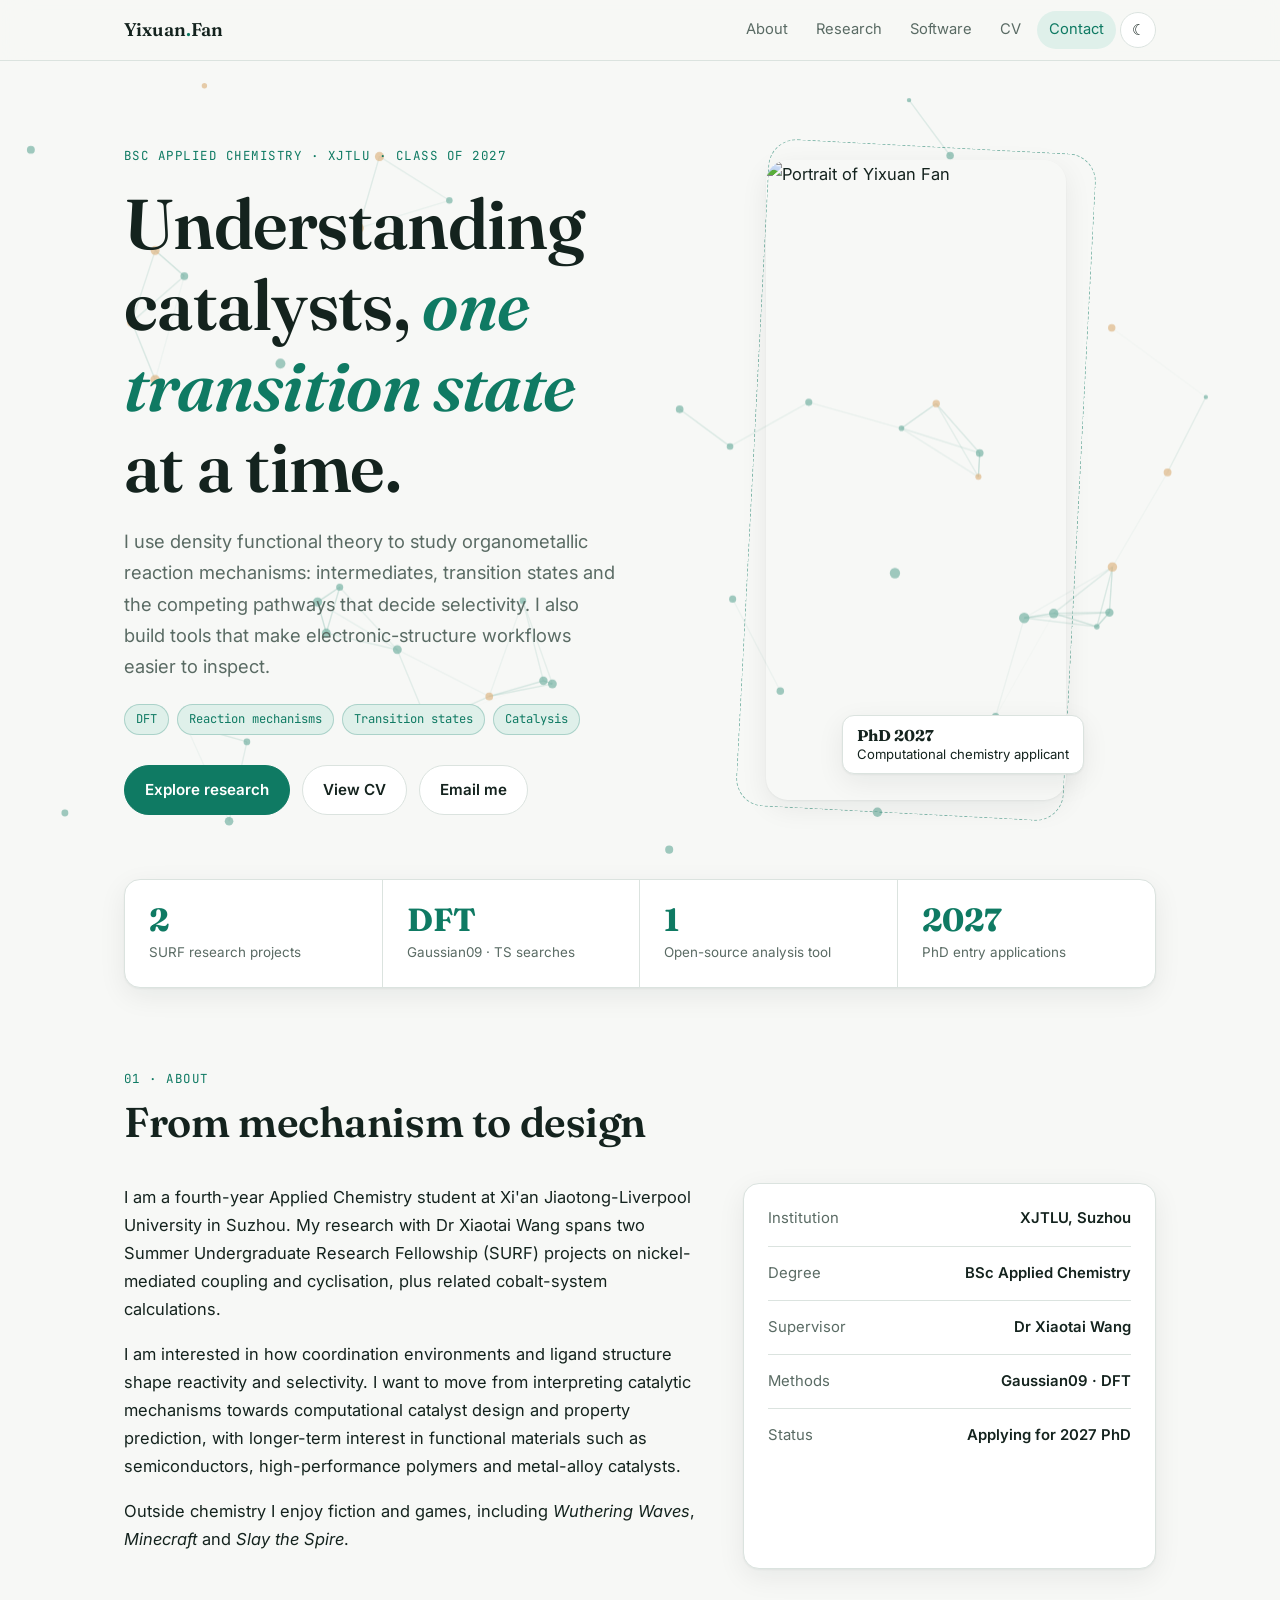
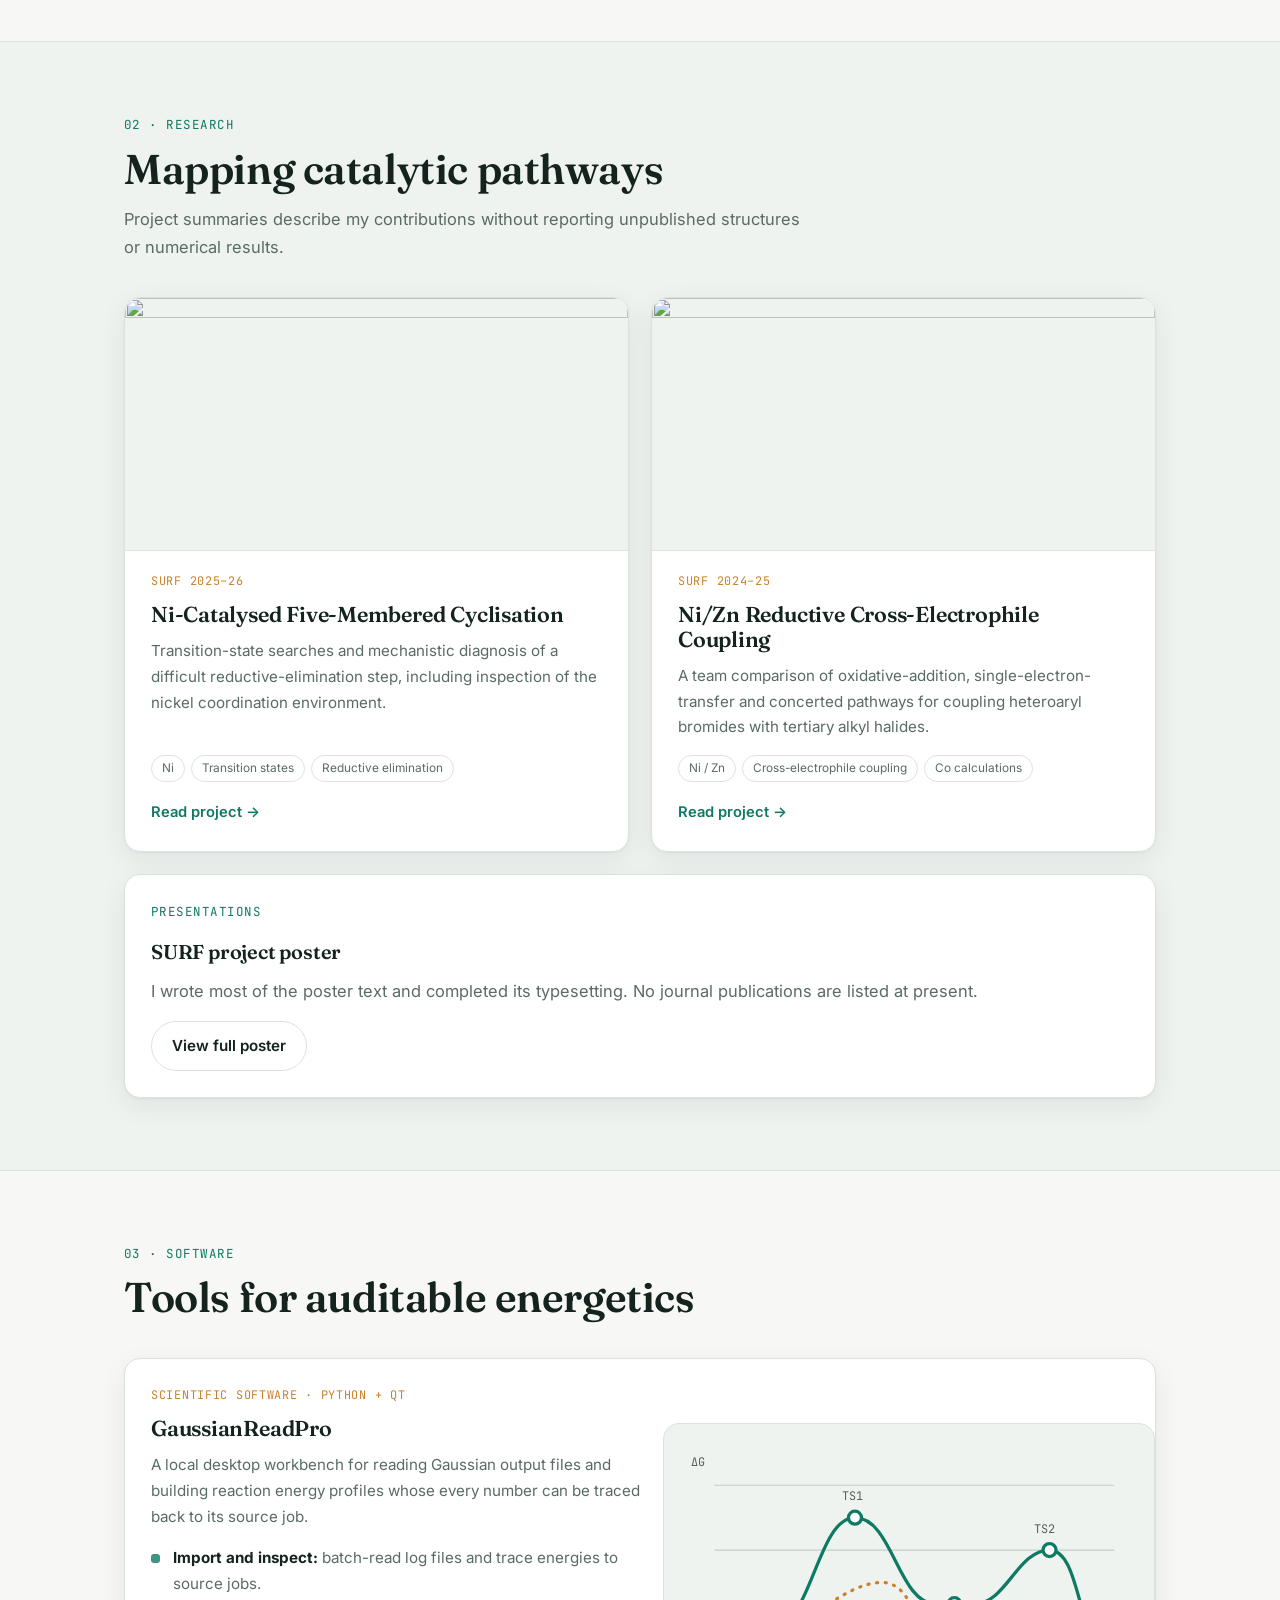
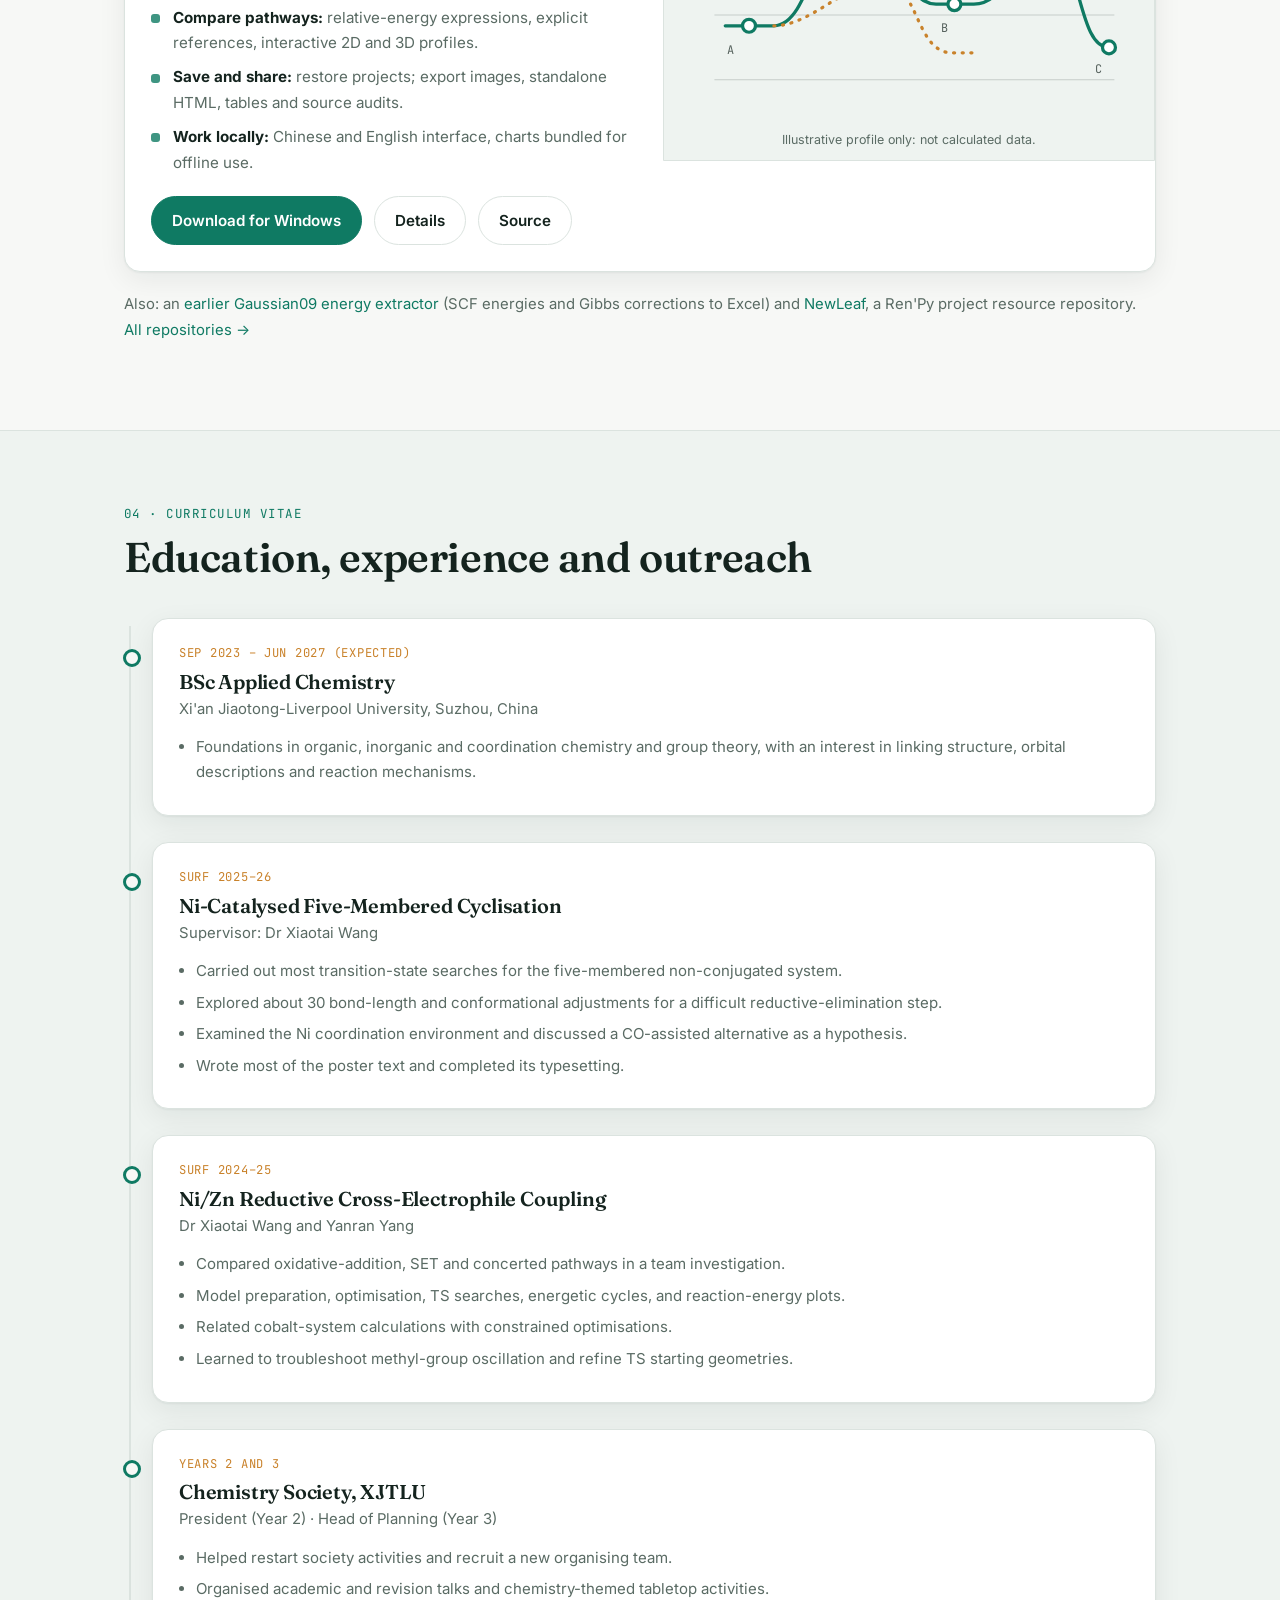
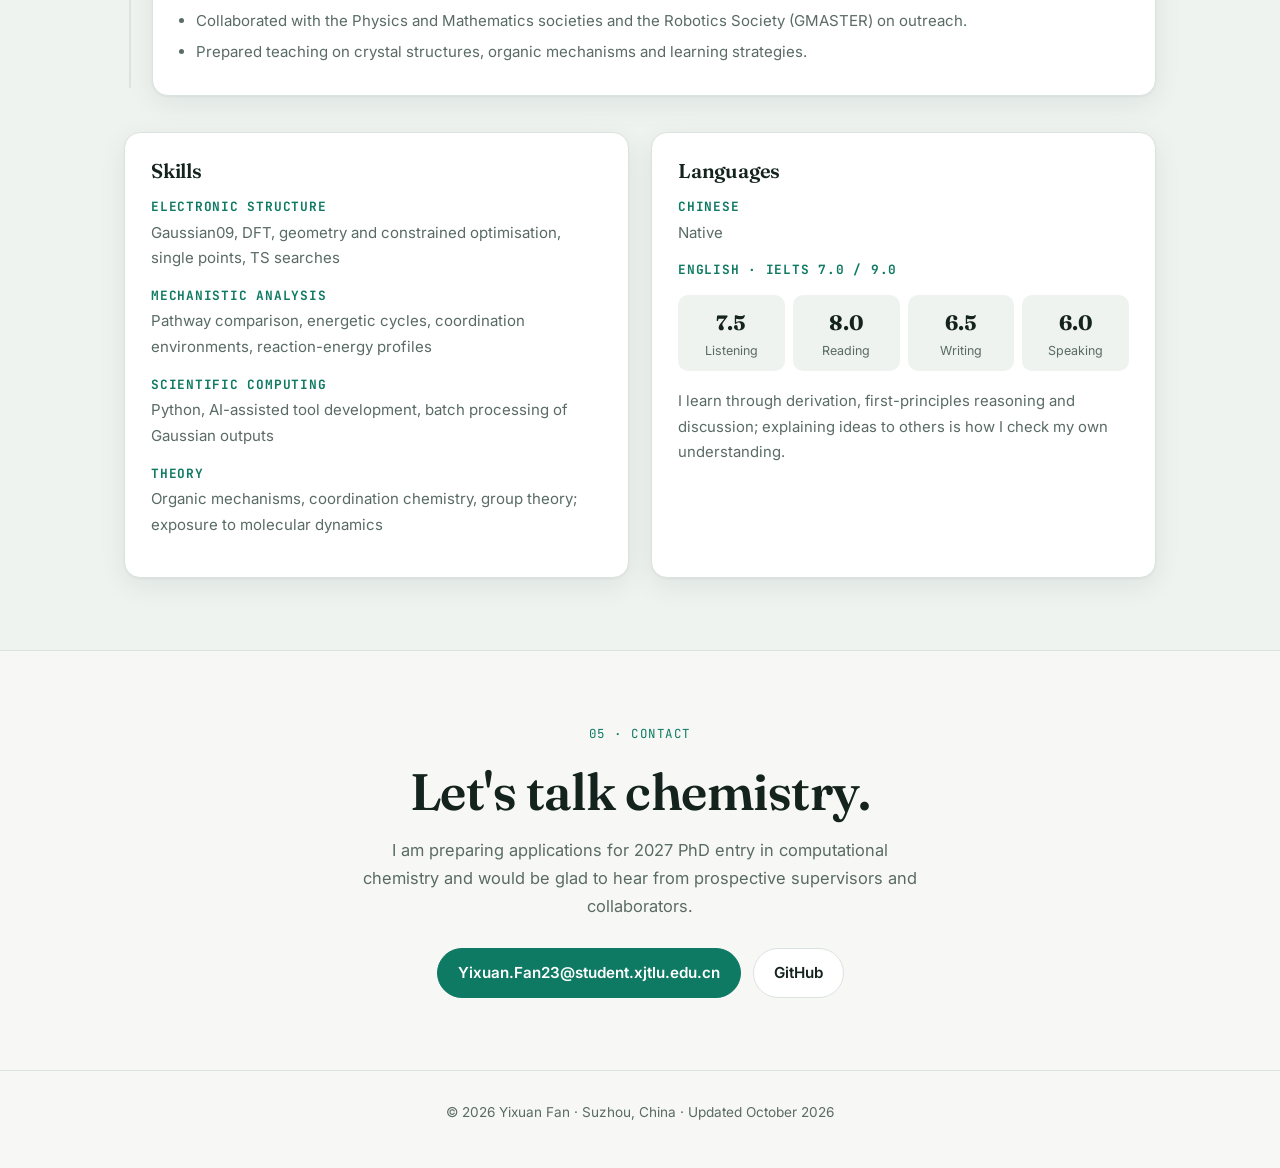
==== index.html @ 6b127685 "Polish homepage: stats strip, illustrative energy profile, project links, progress bar, a11y Co-Auth" ====
<!doctype html>
<html lang="en">
<head>
<meta charset="utf-8">
<meta name="viewport" content="width=device-width,initial-scale=1">
<title>Yixuan Fan · Computational Organometallic Chemistry</title>
<meta name="description" content="Yixuan Fan, BSc Applied Chemistry student at XJTLU. DFT, reaction mechanisms and catalysis; applying for 2027 PhD entry in computational chemistry.">
<meta property="og:title" content="Yixuan Fan · Computational Organometallic Chemistry">
<meta property="og:description" content="DFT, reaction mechanisms, transition states and catalysis.">
<meta name="theme-color" content="#0f7a63">
<link rel="canonical" href="https://lightmessager.github.io/">
<link rel="icon" href="/images/favicon.svg" type="image/svg+xml">
<link rel="icon" href="/images/favicon.ico" sizes="any">
<link rel="manifest" href="/images/manifest.json">
<link rel="preconnect" href="https://fonts.googleapis.com">
<link rel="preconnect" href="https://fonts.gstatic.com" crossorigin>
<link rel="stylesheet" href="https://fonts.googleapis.com/css2?family=Fraunces:ital,opsz,wght@0,9..144,500;0,9..144,600;1,9..144,500&family=Inter:wght@400;500;600&family=JetBrains+Mono:wght@400;500&display=swap">
<link rel="stylesheet" href="/assets/style.css">
</head>
<body>
<a class="skip" href="#about">Skip to content</a>
<div class="progress" id="progress"></div>

<header class="nav"><div class="wrap">
  <a class="brand" href="/">Yixuan<span>.</span>Fan</a>
  <nav><ul>
    <li><a href="#about">About</a></li>
    <li><a href="#research">Research</a></li>
    <li><a href="#software">Software</a></li>
    <li><a href="#cv">CV</a></li>
    <li><a href="#contact">Contact</a></li>
    <li><button class="theme-btn" id="theme" aria-label="Toggle colour theme">☾</button></li>
  </ul></nav>
</div></header>

<main>
<div class="hero">
  <canvas id="mol" aria-hidden="true"></canvas>
  <div class="wrap">
    <div>
      <div class="eyebrow">BSc Applied Chemistry · XJTLU · Class of 2027</div>
      <h1>Understanding catalysts, <em>one transition state</em> at a time.</h1>
      <p class="lede">I use density functional theory to study organometallic reaction mechanisms: intermediates, transition states and the competing pathways that decide selectivity. I also build tools that make electronic-structure workflows easier to inspect.</p>
      <div class="tags"><span class="tag">DFT</span><span class="tag">Reaction mechanisms</span><span class="tag">Transition states</span><span class="tag">Catalysis</span></div>
      <div class="btns">
        <a class="btn primary" href="#research">Explore research</a>
        <a class="btn" href="#cv">View CV</a>
        <a class="btn" href="mailto:Yixuan.Fan23@student.xjtlu.edu.cn">Email me</a>
      </div>
    </div>
    <div class="portrait">
      <img src="/images/profile.jpg" alt="Portrait of Yixuan Fan" width="480" height="640">
      <div class="badge"><b>PhD 2027</b>Computational chemistry applicant</div>
    </div>
  </div>
</div>

<div class="wrap stats reveal">
  <div><b>2</b><span>SURF research projects</span></div>
  <div><b>DFT</b><span>Gaussian09 · TS searches</span></div>
  <div><b>1</b><span>Open-source analysis tool</span></div>
  <div><b>2027</b><span>PhD entry applications</span></div>
</div>

<section id="about"><div class="wrap">
  <div class="sec-head reveal"><div class="eyebrow">01 · About</div><h2>From mechanism to design</h2></div>
  <div class="about-grid">
    <div class="reveal">
      <p>I am a fourth-year Applied Chemistry student at Xi'an Jiaotong-Liverpool University in Suzhou. My research with Dr Xiaotai Wang spans two Summer Undergraduate Research Fellowship (SURF) projects on nickel-mediated coupling and cyclisation, plus related cobalt-system calculations.</p>
      <p>I am interested in how coordination environments and ligand structure shape reactivity and selectivity. I want to move from interpreting catalytic mechanisms towards computational catalyst design and property prediction, with longer-term interest in functional materials such as semiconductors, high-performance polymers and metal-alloy catalysts.</p>
      <p>Outside chemistry I enjoy fiction and games, including <i>Wuthering Waves</i>, <i>Minecraft</i> and <i>Slay the Spire</i>.</p>
    </div>
    <div class="facts reveal">
      <div><span>Institution</span><b>XJTLU, Suzhou</b></div>
      <div><span>Degree</span><b>BSc Applied Chemistry</b></div>
      <div><span>Supervisor</span><b>Dr Xiaotai Wang</b></div>
      <div><span>Methods</span><b>Gaussian09 · DFT</b></div>
      <div><span>Status</span><b>Applying for 2027 PhD</b></div>
    </div>
  </div>
</div></section>

<section id="research" class="alt"><div class="wrap">
  <div class="sec-head reveal"><div class="eyebrow">02 · Research</div><h2>Mapping catalytic pathways</h2>
    <p>Project summaries describe my contributions without reporting unpublished structures or numerical results.</p></div>
  <div class="cards">
    <a class="card reveal" href="/portfolio/surf-2025-26/">
      <figure><img src="/images/research/cyclisation-workflow.svg" alt="" loading="lazy"></figure>
      <div class="meta">SURF 2025–26</div>
      <h3>Ni-Catalysed Five-Membered Cyclisation</h3>
      <p>Transition-state searches and mechanistic diagnosis of a difficult reductive-elimination step, including inspection of the nickel coordination environment.</p>
      <div class="chips"><span>Ni</span><span>Transition states</span><span>Reductive elimination</span></div>
      <span class="go">Read project</span>
    </a>
    <a class="card reveal" href="/portfolio/surf-2024-25/">
      <figure><img src="/images/research/coupling-pathways.svg" alt="" loading="lazy"></figure>
      <div class="meta">SURF 2024–25</div>
      <h3>Ni/Zn Reductive Cross-Electrophile Coupling</h3>
      <p>A team comparison of oxidative-addition, single-electron-transfer and concerted pathways for coupling heteroaryl bromides with tertiary alkyl halides.</p>
      <div class="chips"><span>Ni / Zn</span><span>Cross-electrophile coupling</span><span>Co calculations</span></div>
      <span class="go">Read project</span>
    </a>
  </div>
  <div class="panel reveal" style="margin-top:22px">
    <div>
      <div class="eyebrow">Presentations</div>
      <h3>SURF project poster</h3>
      <p style="color:var(--muted);margin-top:10px">I wrote most of the poster text and completed its typesetting. No journal publications are listed at present.</p>
      <a class="btn" href="/files/poster_SURF2025.png">View full poster</a>
    </div>
  </div>
</div></section>

<section id="software"><div class="wrap">
  <div class="sec-head reveal"><div class="eyebrow">03 · Software</div><h2>Tools for auditable energetics</h2></div>
  <div class="card wide reveal" style="cursor:default">
    <div class="sw">
      <div>
        <div class="meta">Scientific software · Python + Qt</div>
        <h3>GaussianReadPro</h3>
        <p style="color:var(--muted)">A local desktop workbench for reading Gaussian output files and building reaction energy profiles whose every number can be traced back to its source job.</p>
        <ul class="feat">
          <li><b>Import and inspect:</b> batch-read log files and trace energies to source jobs.</li>
          <li><b>Compare pathways:</b> relative-energy expressions, explicit references, interactive 2D and 3D profiles.</li>
          <li><b>Save and share:</b> restore projects; export images, standalone HTML, tables and source audits.</li>
          <li><b>Work locally:</b> Chinese and English interface, charts bundled for offline use.</li>
        </ul>
        <div class="btns">
          <a class="btn primary" href="https://github.com/Lightmessager/Gaussian09d-log-reader-Pro/releases/latest">Download for Windows</a>
          <a class="btn" href="/portfolio/gaussian-log-reader-pro/">Details</a>
          <a class="btn" href="https://github.com/Lightmessager/Gaussian09d-log-reader-Pro">Source</a>
        </div>
      </div>
      <figure class="profile" aria-label="Illustrative reaction energy profile">
        <svg viewBox="0 0 420 260" role="img">
          <g stroke="currentColor" opacity=".18"><path d="M30 40H400M30 100H400M30 160H400M30 220H400"/></g>
          <g fill="none" stroke-width="3" stroke-linecap="round">
            <path d="M40 170H85C120 170 125 70 160 70S200 150 235 150H270C300 150 310 100 340 100S365 190 395 190" stroke="var(--accent)"/>
            <path d="M85 170C120 170 150 130 185 130S215 195 250 195H270" stroke="var(--accent-2)" stroke-dasharray="1 7"/>
          </g>
          <g fill="var(--surface)" stroke="var(--accent)" stroke-width="3"><circle cx="62" cy="170" r="6"/><circle cx="160" cy="70" r="6"/><circle cx="252" cy="150" r="6"/><circle cx="340" cy="100" r="6"/><circle cx="395" cy="190" r="6"/></g>
          <g font-family="var(--mono)" font-size="11" fill="currentColor" opacity=".7"><text x="42" y="196">A</text><text x="148" y="54">TS1</text><text x="240" y="176">B</text><text x="326" y="84">TS2</text><text x="382" y="214">C</text><text x="8" y="22">ΔG</text></g>
        </svg>
        <figcaption>Illustrative profile only: not calculated data.</figcaption>
      </figure>
    </div>
  </div>
  <p class="reveal" style="margin-top:20px;color:var(--muted);font-size:.93rem">Also: an <a href="https://github.com/Lightmessager/Gaussian09D-Energy-Analysis-From-Log-Files-">earlier Gaussian09 energy extractor</a> (SCF energies and Gibbs corrections to Excel) and <a href="https://github.com/Lightmessager/NewLeaf">NewLeaf</a>, a Ren'Py project resource repository. <a href="https://github.com/Lightmessager?tab=repositories">All repositories →</a></p>
</div></section>

<section id="cv" class="alt"><div class="wrap">
  <div class="sec-head reveal"><div class="eyebrow">04 · Curriculum vitae</div><h2>Education, experience and outreach</h2></div>
  <div class="tl">
    <div class="tl-item reveal"><div class="when">Sep 2023 – Jun 2027 (expected)</div><h3>BSc Applied Chemistry</h3><div class="sub">Xi'an Jiaotong-Liverpool University, Suzhou, China</div>
      <ul><li>Foundations in organic, inorganic and coordination chemistry and group theory, with an interest in linking structure, orbital descriptions and reaction mechanisms.</li></ul></div>
    <div class="tl-item reveal"><div class="when">SURF 2025–26</div><h3><a class="plain" href="/portfolio/surf-2025-26/">Ni-Catalysed Five-Membered Cyclisation</a></h3><div class="sub">Supervisor: Dr Xiaotai Wang</div>
      <ul><li>Carried out most transition-state searches for the five-membered non-conjugated system.</li><li>Explored about 30 bond-length and conformational adjustments for a difficult reductive-elimination step.</li><li>Examined the Ni coordination environment and discussed a CO-assisted alternative as a hypothesis.</li><li>Wrote most of the poster text and completed its typesetting.</li></ul></div>
    <div class="tl-item reveal"><div class="when">SURF 2024–25</div><h3><a class="plain" href="/portfolio/surf-2024-25/">Ni/Zn Reductive Cross-Electrophile Coupling</a></h3><div class="sub">Dr Xiaotai Wang and Yanran Yang</div>
      <ul><li>Compared oxidative-addition, SET and concerted pathways in a team investigation.</li><li>Model preparation, optimisation, TS searches, energetic cycles, and reaction-energy plots.</li><li>Related cobalt-system calculations with constrained optimisations.</li><li>Learned to troubleshoot methyl-group oscillation and refine TS starting geometries.</li></ul></div>
    <div class="tl-item reveal"><div class="when">Years 2 and 3</div><h3>Chemistry Society, XJTLU</h3><div class="sub">President (Year 2) · Head of Planning (Year 3)</div>
      <ul><li>Helped restart society activities and recruit a new organising team.</li><li>Organised academic and revision talks and chemistry-themed tabletop activities.</li><li>Collaborated with the Physics and Mathematics societies and the Robotics Society (GMASTER) on outreach.</li><li>Prepared teaching on crystal structures, organic mechanisms and learning strategies.</li></ul></div>
  </div>
  <div class="two" style="margin-top:36px">
    <div class="panel reveal"><h3>Skills</h3>
      <div class="skill"><b>Electronic structure</b><span>Gaussian09, DFT, geometry and constrained optimisation, single points, TS searches</span></div>
      <div class="skill"><b>Mechanistic analysis</b><span>Pathway comparison, energetic cycles, coordination environments, reaction-energy profiles</span></div>
      <div class="skill"><b>Scientific computing</b><span>Python, AI-assisted tool development, batch processing of Gaussian outputs</span></div>
      <div class="skill"><b>Theory</b><span>Organic mechanisms, coordination chemistry, group theory; exposure to molecular dynamics</span></div>
    </div>
    <div class="panel reveal"><h3>Languages</h3>
      <div class="skill"><b>Chinese</b><span>Native</span></div>
      <div class="skill"><b>English · IELTS 7.0 / 9.0</b></div>
      <div class="ielts"><div><b>7.5</b>Listening</div><div><b>8.0</b>Reading</div><div><b>6.5</b>Writing</div><div><b>6.0</b>Speaking</div></div>
      <p style="color:var(--muted);font-size:.93rem;margin:18px 0 0">I learn through derivation, first-principles reasoning and discussion; explaining ideas to others is how I check my own understanding.</p>
    </div>
  </div>
</div></section>

<section id="contact" class="contact"><div class="wrap reveal">
  <div class="eyebrow">05 · Contact</div>
  <h2>Let's talk chemistry.</h2>
  <p>I am preparing applications for 2027 PhD entry in computational chemistry and would be glad to hear from prospective supervisors and collaborators.</p>
  <div class="btns">
    <a class="btn primary" href="mailto:Yixuan.Fan23@student.xjtlu.edu.cn">Yixuan.Fan23@student.xjtlu.edu.cn</a>
    <a class="btn" href="https://github.com/Lightmessager">GitHub</a>
  </div>
</div></section>
</main>

<footer><div class="wrap">© 2026 Yixuan Fan · Suzhou, China · Updated October 2026</div></footer>
<script src="/assets/main.js"></script>
</body>
</html>
---- assets/style.css ----
:root{
  --bg:#f7f8f6; --surface:#ffffff; --surface-2:#eef3f0; --ink:#14231e; --muted:#5a6b64;
  --line:#dbe3df; --accent:#0f7a63; --accent-2:#c9822b; --accent-soft:#dff0ea;
  --shadow:0 1px 2px rgba(20,35,30,.05),0 8px 28px rgba(20,35,30,.07);
  --serif:"Fraunces","Source Serif 4",Georgia,"Songti SC","Noto Serif SC",serif;
  --sans:"Inter",system-ui,-apple-system,"Segoe UI","PingFang SC","Microsoft YaHei",sans-serif;
  --mono:"JetBrains Mono",ui-monospace,Consolas,monospace;
  --radius:16px;
}
@media (prefers-color-scheme:dark){:root:not([data-theme="light"]){
  --bg:#0d1512; --surface:#131e1a; --surface-2:#18261f; --ink:#e6efeb; --muted:#93a69d;
  --line:#25362e; --accent:#4fd1b0; --accent-2:#e9a95a; --accent-soft:#16352c;
  --shadow:0 1px 2px rgba(0,0,0,.3),0 8px 28px rgba(0,0,0,.35);
}}
:root[data-theme="dark"]{
  --bg:#0d1512; --surface:#131e1a; --surface-2:#18261f; --ink:#e6efeb; --muted:#93a69d;
  --line:#25362e; --accent:#4fd1b0; --accent-2:#e9a95a; --accent-soft:#16352c;
  --shadow:0 1px 2px rgba(0,0,0,.3),0 8px 28px rgba(0,0,0,.35);
}
*{box-sizing:border-box}
html{scroll-behavior:smooth;scroll-padding-top:76px}
body{margin:0;background:var(--bg);color:var(--ink);font:16.5px/1.7 var(--sans);-webkit-font-smoothing:antialiased}
a{color:var(--accent);text-decoration:none}
a:hover{text-decoration:underline;text-underline-offset:3px}
img{max-width:100%;display:block}
h1,h2,h3{font-family:var(--serif);line-height:1.15;margin:0;font-weight:600;letter-spacing:-.01em}
p{margin:0 0 1em}
.wrap{max-width:1080px;margin:0 auto;padding:0 24px}

/* nav */
.nav{position:sticky;top:0;z-index:20;backdrop-filter:saturate(1.4) blur(14px);background:color-mix(in srgb,var(--bg) 80%,transparent);border-bottom:1px solid var(--line)}
.nav .wrap{display:flex;align-items:center;justify-content:space-between;height:60px;gap:16px}
.brand{font-family:var(--serif);font-weight:600;font-size:1.15rem;color:var(--ink)}
.brand span{color:var(--accent)}
.nav ul{display:flex;gap:4px;list-style:none;margin:0;padding:0;align-items:center}
.nav li a{display:block;padding:6px 12px;border-radius:999px;color:var(--muted);font-size:.92rem}
.nav li a:hover,.nav li a.on{background:var(--accent-soft);color:var(--accent);text-decoration:none}
.theme-btn{border:1px solid var(--line);background:var(--surface);color:var(--ink);width:36px;height:36px;border-radius:50%;cursor:pointer;font-size:15px}
@media(max-width:760px){.nav ul li:not(:last-child){display:none}}

/* hero */
.hero{position:relative;overflow:hidden;padding:84px 0 72px}
#mol{position:absolute;inset:0;width:100%;height:100%;opacity:.55;pointer-events:none}
.hero .wrap{position:relative;display:grid;grid-template-columns:1.5fr 1fr;gap:56px;align-items:center}
.eyebrow{font-family:var(--mono);font-size:.78rem;letter-spacing:.12em;text-transform:uppercase;color:var(--accent);margin-bottom:18px}
.hero h1{font-size:clamp(2.6rem,6vw,4.4rem);margin-bottom:18px}
.hero h1 em{font-style:italic;color:var(--accent)}
.lede{font-size:1.15rem;color:var(--muted);max-width:34em}
.tags{display:flex;flex-wrap:wrap;gap:8px;margin:22px 0 30px}
.tag{font-family:var(--mono);font-size:.76rem;padding:4px 11px;border-radius:999px;background:var(--accent-soft);color:var(--accent);border:1px solid color-mix(in srgb,var(--accent) 25%,transparent)}
.btns{display:flex;flex-wrap:wrap;gap:12px}
.btn{display:inline-flex;align-items:center;gap:8px;padding:11px 20px;border-radius:999px;font-weight:600;font-size:.95rem;border:1px solid var(--line);background:var(--surface);color:var(--ink)}
.btn:hover{text-decoration:none;transform:translateY(-1px);box-shadow:var(--shadow)}
.btn.primary{background:var(--accent);border-color:var(--accent);color:#fff}
:root[data-theme="dark"] .btn.primary{color:#07140f}
@media(prefers-color-scheme:dark){:root:not([data-theme="light"]) .btn.primary{color:#07140f}}
.portrait{position:relative;justify-self:center;width:min(300px,70%)}
.portrait::before{content:"";position:absolute;inset:-14px;border-radius:28px;border:1.5px dashed var(--accent);opacity:.5;transform:rotate(3deg)}
.portrait img{position:relative;border-radius:22px;aspect-ratio:4/5;object-fit:cover;box-shadow:var(--shadow)}
.badge{position:absolute;right:-18px;bottom:26px;background:var(--surface);border:1px solid var(--line);border-radius:12px;padding:9px 14px;box-shadow:var(--shadow);font-size:.82rem;line-height:1.35}
.badge b{display:block;font-family:var(--serif);font-size:.98rem}
@media(max-width:820px){.hero .wrap{grid-template-columns:1fr}.portrait{order:-1;width:200px;justify-self:start}.hero{padding-top:44px}.badge{right:-30px}}

/* sections */
section{padding:72px 0}
section.alt{background:var(--surface-2);border-block:1px solid var(--line)}
.sec-head{margin-bottom:36px}
.sec-head .eyebrow{margin-bottom:10px}
.sec-head h2{font-size:clamp(1.9rem,3.6vw,2.6rem)}
.sec-head p{color:var(--muted);max-width:42em;margin-top:12px}

.about-grid{display:grid;grid-template-columns:1.4fr 1fr;gap:40px}
@media(max-width:820px){.about-grid{grid-template-columns:1fr}}
.facts{background:var(--surface);border:1px solid var(--line);border-radius:var(--radius);padding:8px 24px;box-shadow:var(--shadow)}
.facts div{display:flex;justify-content:space-between;gap:16px;padding:14px 0;border-bottom:1px solid var(--line);font-size:.93rem}
.facts div:last-child{border:0}
.facts span{color:var(--muted)}
.facts b{text-align:right;font-weight:600}

.cards{display:grid;grid-template-columns:repeat(auto-fit,minmax(300px,1fr));gap:22px}
.card{position:relative;display:flex;flex-direction:column;background:var(--surface);border:1px solid var(--line);border-radius:var(--radius);padding:26px;box-shadow:var(--shadow);color:var(--ink);transition:transform .2s,border-color .2s}
.card:hover{transform:translateY(-4px);border-color:var(--accent);text-decoration:none}
.card .meta{font-family:var(--mono);font-size:.74rem;letter-spacing:.06em;text-transform:uppercase;color:var(--accent-2);margin-bottom:12px}
.card h3{font-size:1.35rem;margin-bottom:10px}
.card p{color:var(--muted);font-size:.95rem;flex:1}
.card .go{font-weight:600;color:var(--accent);font-size:.92rem}
.card .go::after{content:" →";transition:margin .2s}
.card:hover .go::after{margin-left:4px}
.card.wide{grid-column:1/-1}
.card figure{margin:-26px -26px 20px;border-bottom:1px solid var(--line);border-radius:var(--radius) var(--radius) 0 0;overflow:hidden;background:var(--surface-2)}
.card figure img{width:100%;aspect-ratio:16/8;object-fit:cover}
.feat{list-style:none;padding:0;margin:0 0 20px;display:grid;gap:8px}
.feat li{padding-left:22px;position:relative;color:var(--muted);font-size:.95rem}
.feat li::before{content:"";position:absolute;left:0;top:.62em;width:9px;height:9px;border-radius:3px;background:var(--accent);opacity:.8}
.feat b{color:var(--ink)}
.sw{display:grid;grid-template-columns:1.2fr 1fr;gap:28px;align-items:start}
@media(max-width:820px){.sw{grid-template-columns:1fr}}
.code{background:#0f1a16;color:#cfe8de;border-radius:12px;padding:18px 20px;font:13px/1.7 var(--mono);overflow:auto;border:1px solid #1f3229}
.code .c{color:#6f9686}.code .k{color:#e9a95a}.code .v{color:#4fd1b0}

/* timeline */
.tl{position:relative;display:grid;gap:26px;padding-left:28px}
.tl::before{content:"";position:absolute;left:5px;top:8px;bottom:8px;width:2px;background:var(--line)}
.tl-item{position:relative;background:var(--surface);border:1px solid var(--line);border-radius:var(--radius);padding:24px 26px;box-shadow:var(--shadow)}
.tl-item::before{content:"";position:absolute;left:-30px;top:30px;width:12px;height:12px;border-radius:50%;background:var(--bg);border:3px solid var(--accent)}
.tl-item .when{font-family:var(--mono);font-size:.76rem;color:var(--accent-2);letter-spacing:.06em;text-transform:uppercase}
.tl-item h3{font-size:1.25rem;margin:6px 0 4px}
.tl-item .sub{color:var(--muted);font-size:.93rem;margin-bottom:12px}
.tl-item ul{margin:0;padding-left:1.1em;color:var(--muted);font-size:.94rem}
.tl-item li{margin-bottom:6px}
.two{display:grid;grid-template-columns:1fr 1fr;gap:22px}
@media(max-width:820px){.two{grid-template-columns:1fr}}
.panel{background:var(--surface);border:1px solid var(--line);border-radius:var(--radius);padding:26px;box-shadow:var(--shadow)}
.panel h3{font-size:1.25rem;margin-bottom:14px}
.skill{margin-bottom:14px;font-size:.94rem}
.skill b{display:block;font-size:.8rem;font-family:var(--mono);letter-spacing:.06em;text-transform:uppercase;color:var(--accent);margin-bottom:2px}
.skill span{color:var(--muted)}
.ielts{display:grid;grid-template-columns:repeat(4,1fr);gap:8px;margin-top:10px}
.ielts div{text-align:center;background:var(--surface-2);border-radius:10px;padding:10px 4px;font-size:.78rem;color:var(--muted)}
.ielts b{display:block;font-family:var(--serif);font-size:1.3rem;color:var(--ink)}

.poster{display:grid;grid-template-columns:1fr 1.2fr;gap:28px;align-items:center}
@media(max-width:820px){.poster{grid-template-columns:1fr}}
.poster img{border-radius:12px;border:1px solid var(--line);box-shadow:var(--shadow)}

.contact{text-align:center}
.contact h2{font-size:clamp(2rem,4.4vw,3.2rem);margin-bottom:14px}
.contact p{color:var(--muted);max-width:34em;margin:0 auto 28px}
.contact .btns{justify-content:center}
footer{padding:30px 0 44px;color:var(--muted);font-size:.85rem;text-align:center;border-top:1px solid var(--line)}

/* article pages */
.article{padding:56px 0 80px;max-width:760px}
.back{font-size:.9rem;color:var(--muted);display:inline-block;margin-bottom:24px}
.article h1{font-size:clamp(2rem,5vw,3rem);margin:8px 0 14px}
.article .byline{color:var(--muted);margin-bottom:28px;padding-bottom:24px;border-bottom:1px solid var(--line)}
.article h2{font-size:1.5rem;margin:40px 0 12px}
.article ul{padding-left:1.2em}.article li{margin-bottom:8px}
.article figure{margin:28px 0}
.article figure img{border-radius:12px;border:1px solid var(--line)}
.article figcaption{font-size:.85rem;color:var(--muted);margin-top:8px}
.note{background:var(--accent-soft);border-left:3px solid var(--accent);padding:14px 18px;border-radius:0 10px 10px 0;margin:20px 0;font-size:.95rem}
.article code{font-family:var(--mono);font-size:.88em;background:var(--surface-2);padding:2px 6px;border-radius:5px}

.reveal{opacity:0;transform:translateY(18px);transition:opacity .6s,transform .6s}
.reveal.in{opacity:1;transform:none}
@media(prefers-reduced-motion:reduce){.reveal{opacity:1;transform:none;transition:none}html{scroll-behavior:auto}}
@media print{.nav,#mol,.theme-btn{display:none}.reveal{opacity:1;transform:none}}

/* v2 polish */
:focus-visible{outline:2px solid var(--accent);outline-offset:3px;border-radius:6px}
.skip{position:absolute;left:-999px;top:8px;z-index:50;background:var(--accent);color:#fff;padding:8px 14px;border-radius:8px}
.skip:focus{left:8px}
.progress{position:fixed;top:0;left:0;height:3px;width:0;background:linear-gradient(90deg,var(--accent),var(--accent-2));z-index:30}
.stats{display:grid;grid-template-columns:repeat(4,1fr);gap:0;margin-top:-8px;margin-bottom:8px;background:var(--surface);border:1px solid var(--line);border-radius:var(--radius);box-shadow:var(--shadow);padding:0;max-width:1032px;width:calc(100% - 48px)}
.stats div{padding:22px 24px;border-right:1px solid var(--line)}
.stats div:last-child{border:0}
.stats b{display:block;font-family:var(--serif);font-size:2rem;line-height:1.1;color:var(--accent)}
.stats span{font-size:.84rem;color:var(--muted)}
@media(max-width:820px){.stats{grid-template-columns:1fr 1fr}.stats div:nth-child(2){border-right:0}.stats div:nth-child(-n+2){border-bottom:1px solid var(--line)}}
.chips{display:flex;flex-wrap:wrap;gap:6px;margin:0 0 18px}
.chips span{font-size:.74rem;padding:2px 10px;border-radius:999px;border:1px solid var(--line);color:var(--muted)}
a.plain{color:inherit}a.plain:hover{color:var(--accent);text-decoration:none}
.sw{display:grid;grid-template-columns:1.15fr 1fr;gap:32px;align-items:center}
@media(max-width:820px){.sw{grid-template-columns:1fr}}
.profile{margin:0;background:var(--surface-2);border:1px solid var(--line);border-radius:14px;padding:18px 18px 10px;color:var(--ink)}
.profile svg{width:100%;height:auto;display:block}
.profile figcaption{font-size:.78rem;color:var(--muted);text-align:center;margin-top:6px}
.hero h1{max-width:12em}
.portrait img{object-position:center 18%}
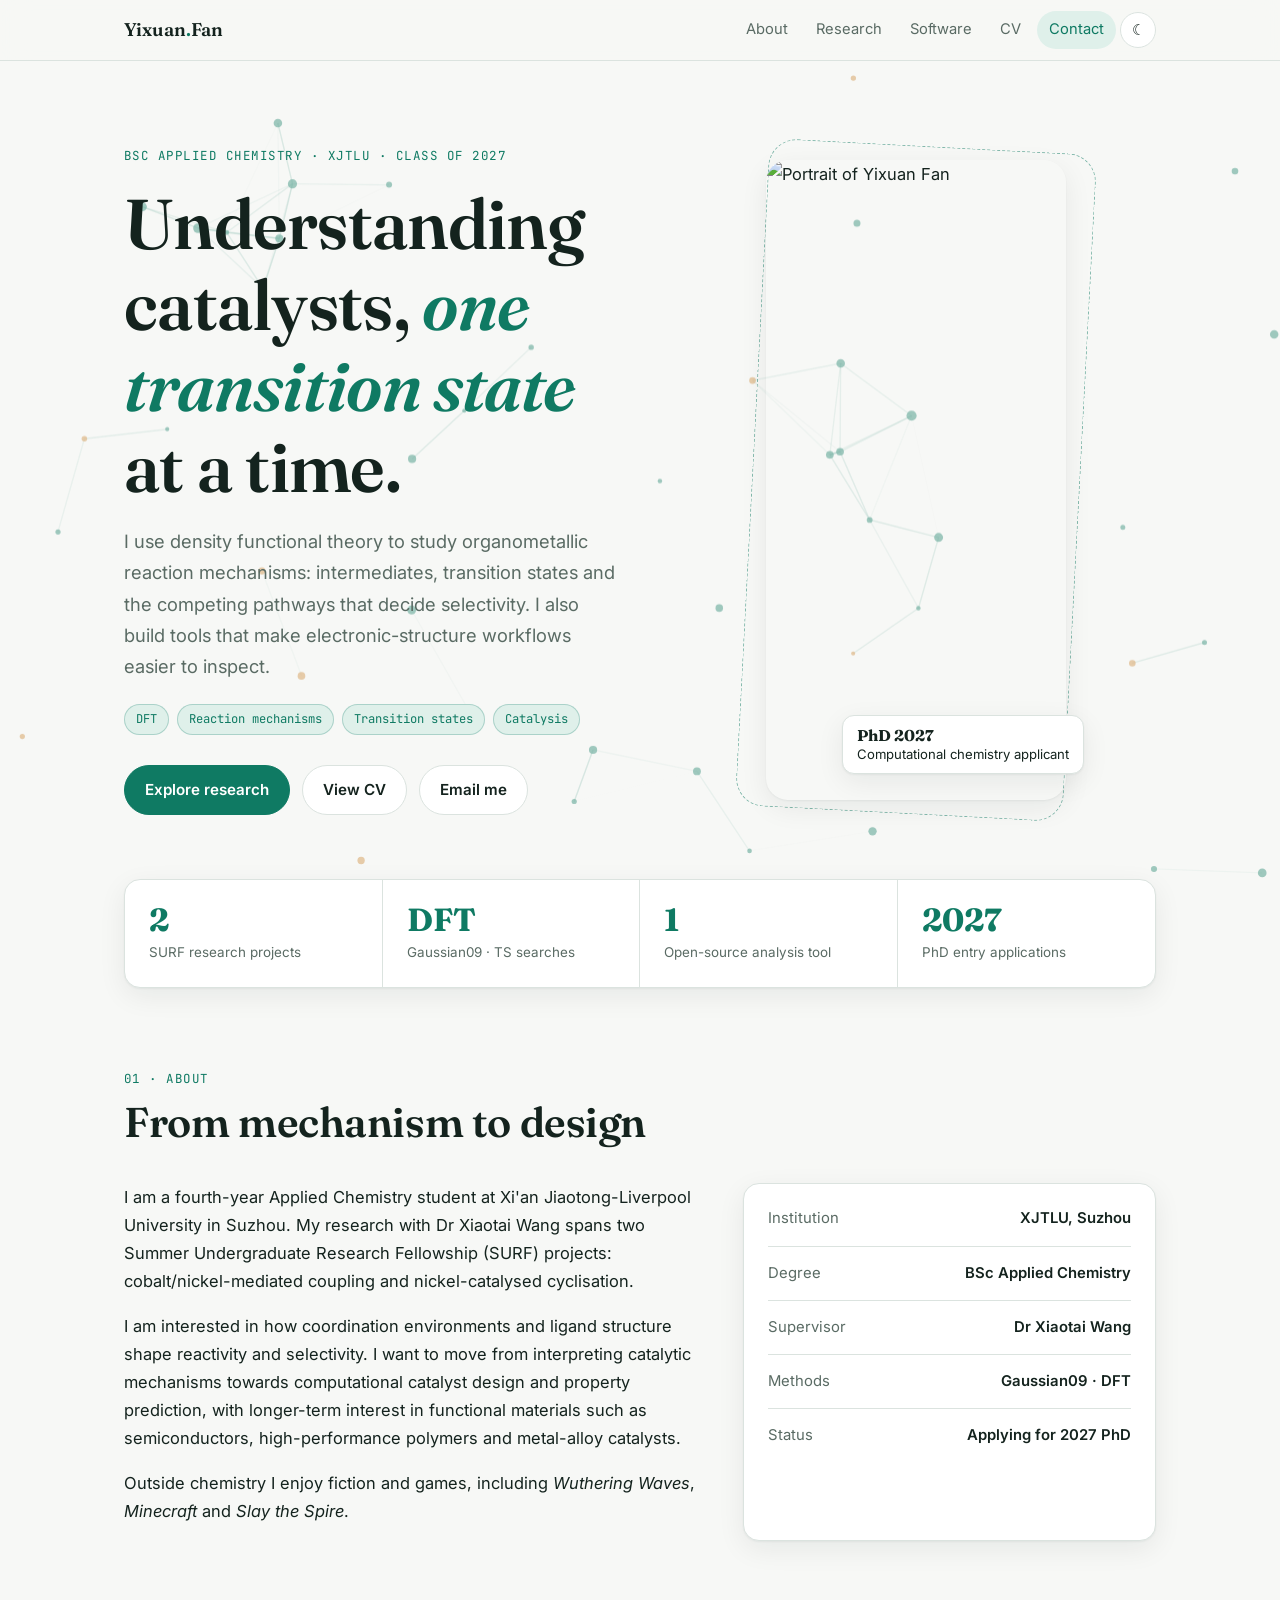
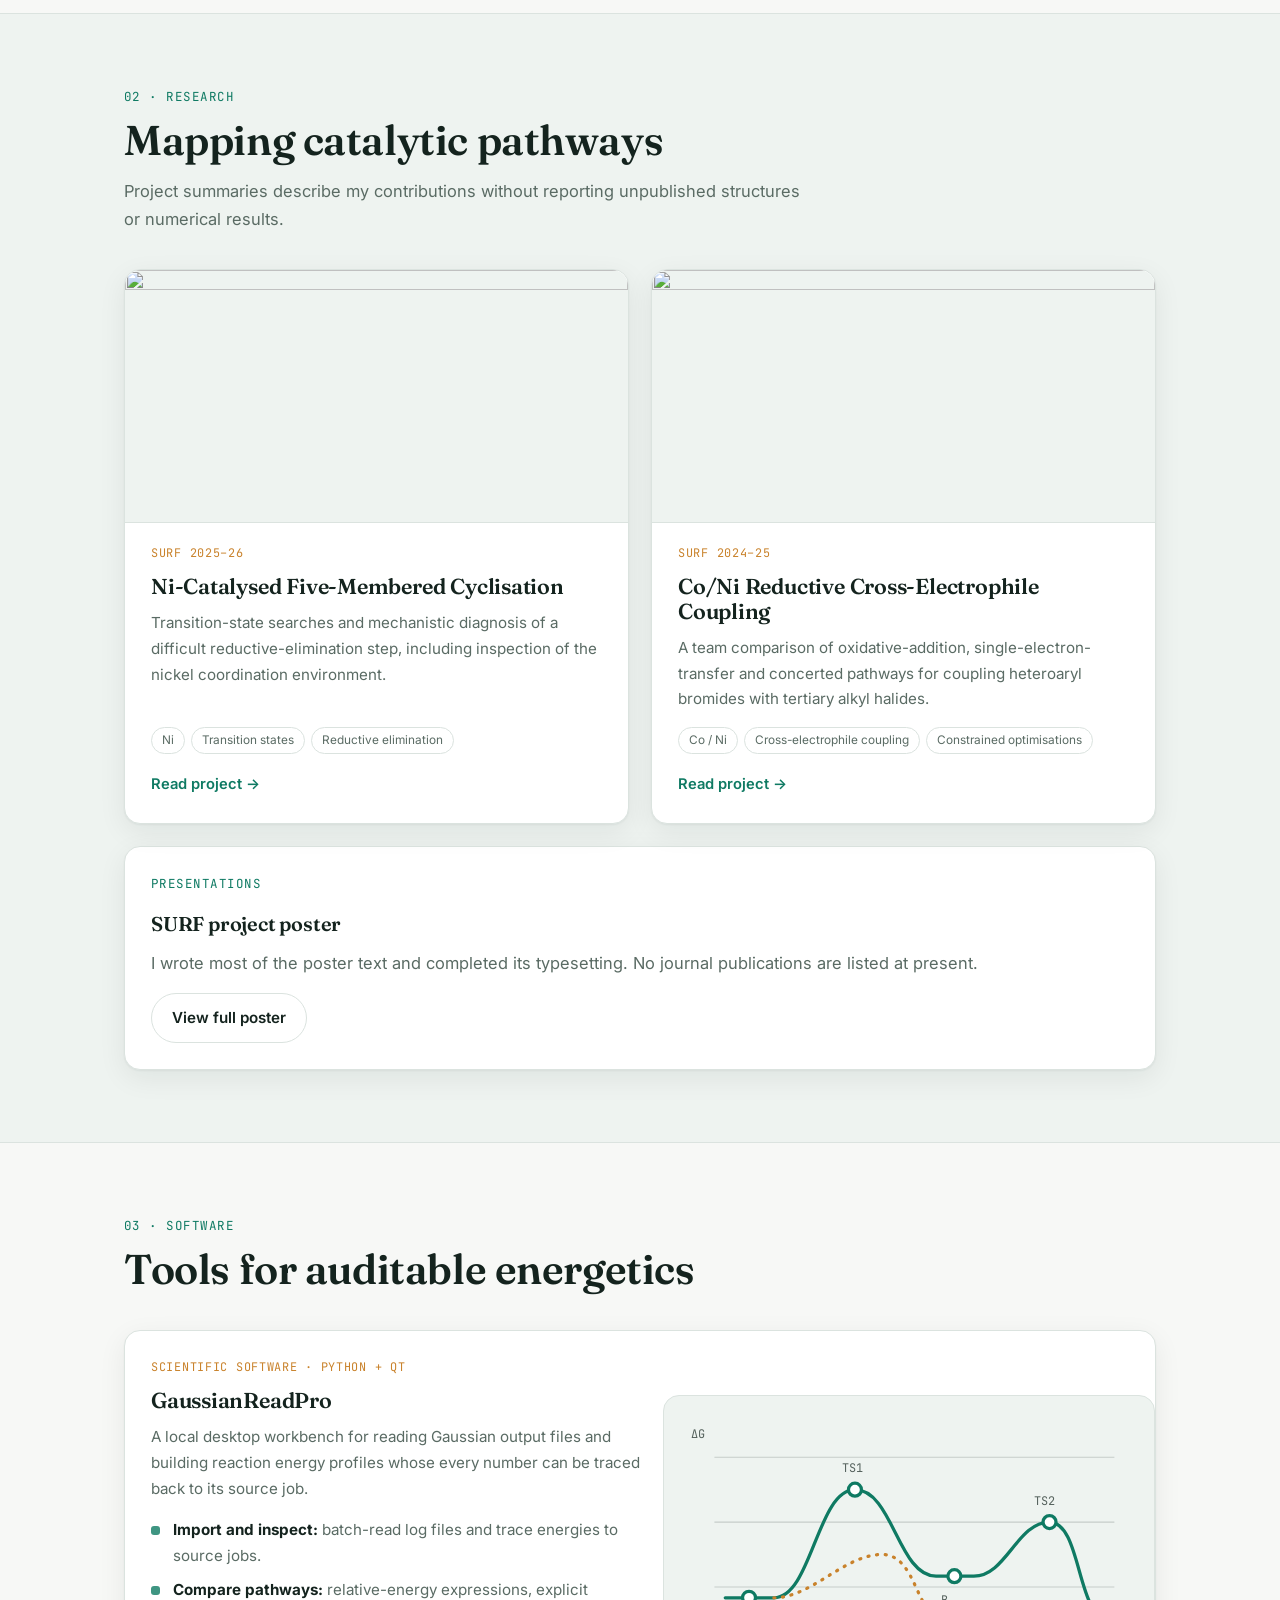
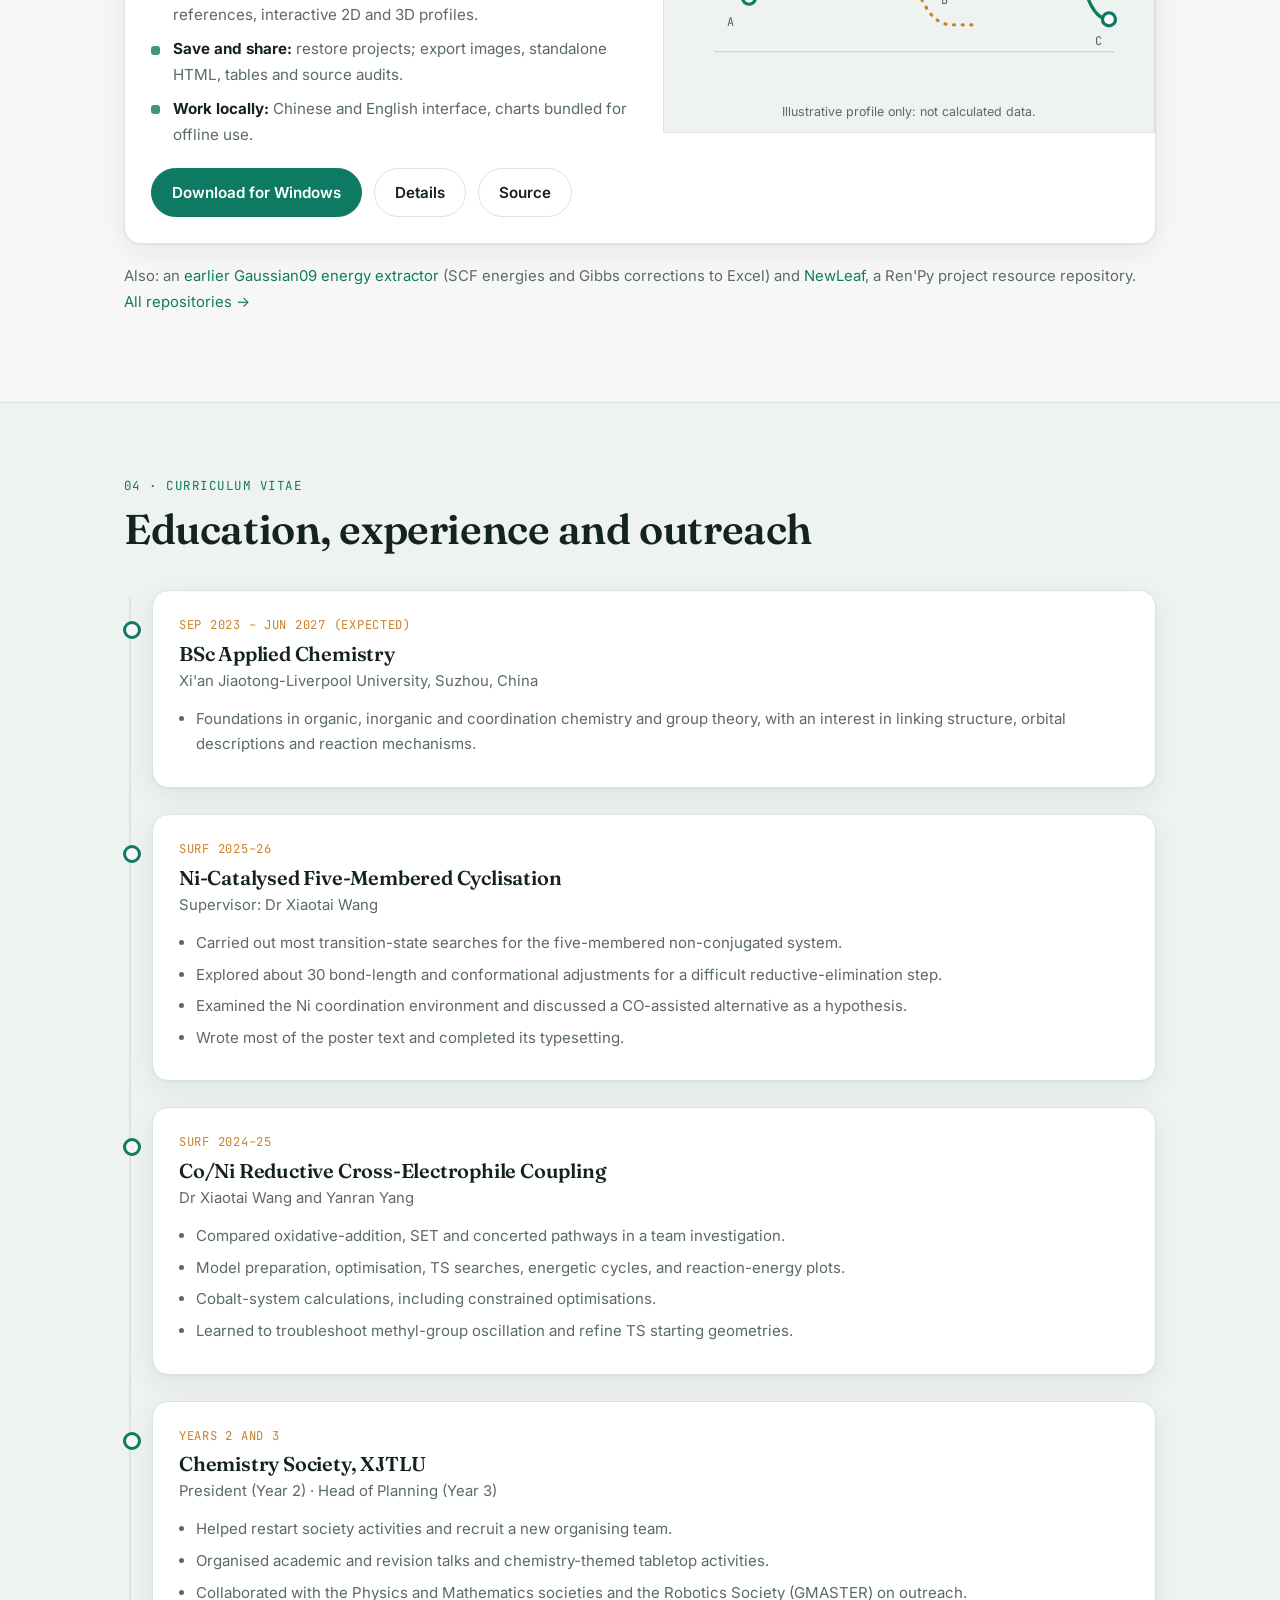
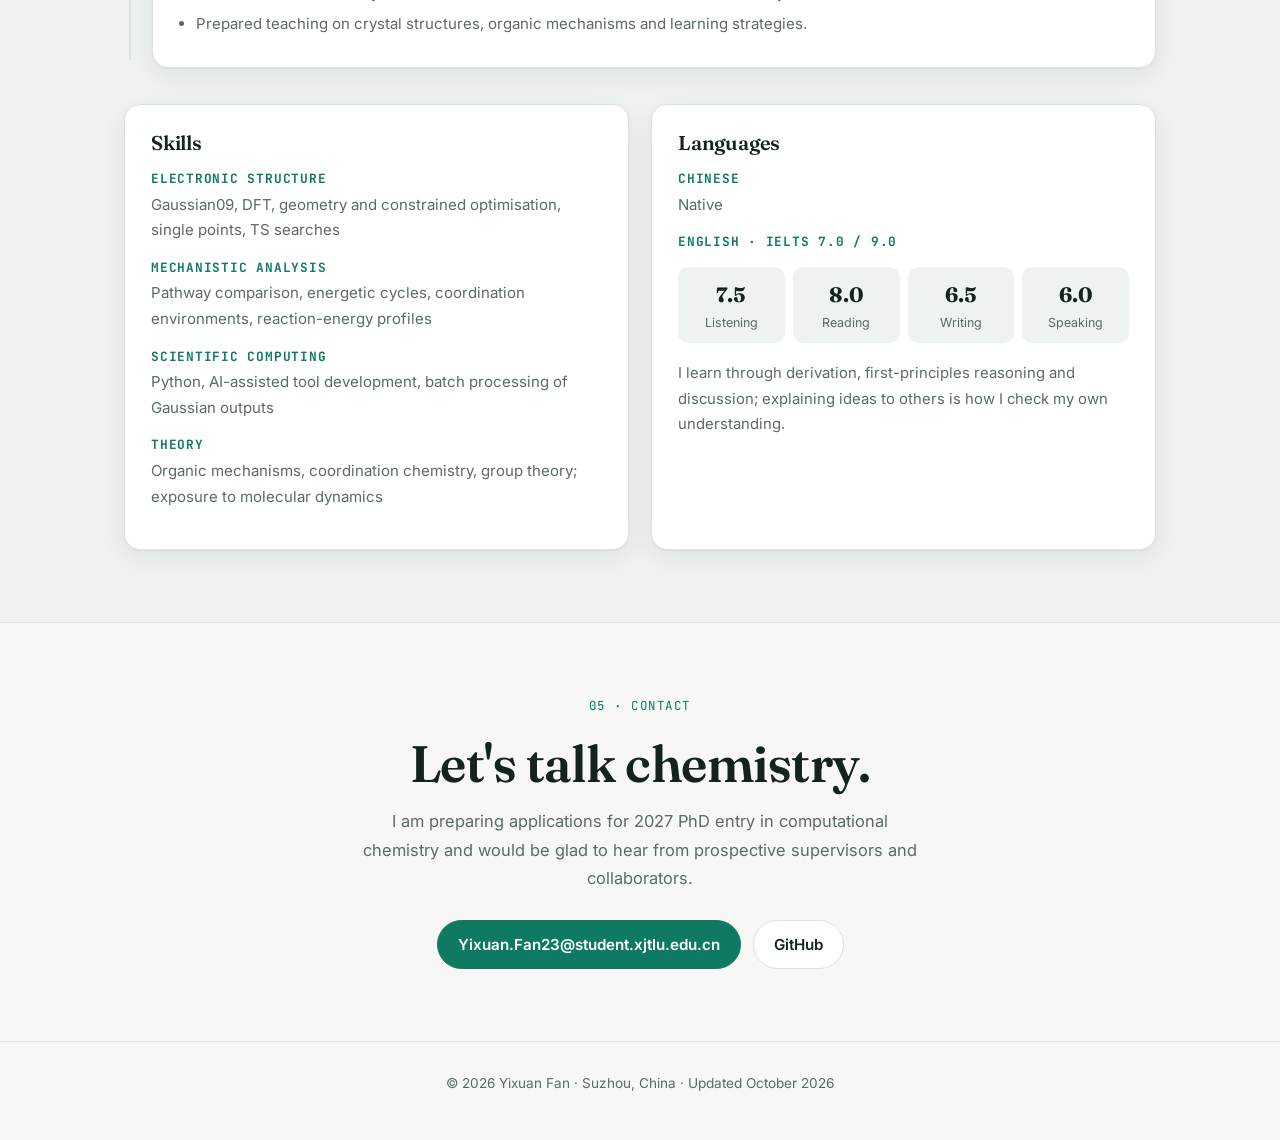
==== commit acd4d29f: "Correct SURF 2024-25 to a Co/Ni system Co-Authored-By: Claude Sonnet 5.5 <noreply@anthropic.com>" ====
--- a/index.html
+++ b/index.html
@@ -66,7 +66,7 @@
   <div class="sec-head reveal"><div class="eyebrow">01 · About</div><h2>From mechanism to design</h2></div>
   <div class="about-grid">
     <div class="reveal">
-      <p>I am a fourth-year Applied Chemistry student at Xi'an Jiaotong-Liverpool University in Suzhou. My research with Dr Xiaotai Wang spans two Summer Undergraduate Research Fellowship (SURF) projects on nickel-mediated coupling and cyclisation, plus related cobalt-system calculations.</p>
+      <p>I am a fourth-year Applied Chemistry student at Xi'an Jiaotong-Liverpool University in Suzhou. My research with Dr Xiaotai Wang spans two Summer Undergraduate Research Fellowship (SURF) projects: cobalt/nickel-mediated coupling and nickel-catalysed cyclisation.</p>
       <p>I am interested in how coordination environments and ligand structure shape reactivity and selectivity. I want to move from interpreting catalytic mechanisms towards computational catalyst design and property prediction, with longer-term interest in functional materials such as semiconductors, high-performance polymers and metal-alloy catalysts.</p>
       <p>Outside chemistry I enjoy fiction and games, including <i>Wuthering Waves</i>, <i>Minecraft</i> and <i>Slay the Spire</i>.</p>
     </div>
@@ -95,9 +95,9 @@
     <a class="card reveal" href="/portfolio/surf-2024-25/">
       <figure><img src="/images/research/coupling-pathways.svg" alt="" loading="lazy"></figure>
       <div class="meta">SURF 2024–25</div>
-      <h3>Ni/Zn Reductive Cross-Electrophile Coupling</h3>
+      <h3>Co/Ni Reductive Cross-Electrophile Coupling</h3>
       <p>A team comparison of oxidative-addition, single-electron-transfer and concerted pathways for coupling heteroaryl bromides with tertiary alkyl halides.</p>
-      <div class="chips"><span>Ni / Zn</span><span>Cross-electrophile coupling</span><span>Co calculations</span></div>
+      <div class="chips"><span>Co / Ni</span><span>Cross-electrophile coupling</span><span>Constrained optimisations</span></div>
       <span class="go">Read project</span>
     </a>
   </div>
@@ -155,8 +155,8 @@
       <ul><li>Foundations in organic, inorganic and coordination chemistry and group theory, with an interest in linking structure, orbital descriptions and reaction mechanisms.</li></ul></div>
     <div class="tl-item reveal"><div class="when">SURF 2025–26</div><h3><a class="plain" href="/portfolio/surf-2025-26/">Ni-Catalysed Five-Membered Cyclisation</a></h3><div class="sub">Supervisor: Dr Xiaotai Wang</div>
       <ul><li>Carried out most transition-state searches for the five-membered non-conjugated system.</li><li>Explored about 30 bond-length and conformational adjustments for a difficult reductive-elimination step.</li><li>Examined the Ni coordination environment and discussed a CO-assisted alternative as a hypothesis.</li><li>Wrote most of the poster text and completed its typesetting.</li></ul></div>
-    <div class="tl-item reveal"><div class="when">SURF 2024–25</div><h3><a class="plain" href="/portfolio/surf-2024-25/">Ni/Zn Reductive Cross-Electrophile Coupling</a></h3><div class="sub">Dr Xiaotai Wang and Yanran Yang</div>
-      <ul><li>Compared oxidative-addition, SET and concerted pathways in a team investigation.</li><li>Model preparation, optimisation, TS searches, energetic cycles, and reaction-energy plots.</li><li>Related cobalt-system calculations with constrained optimisations.</li><li>Learned to troubleshoot methyl-group oscillation and refine TS starting geometries.</li></ul></div>
+    <div class="tl-item reveal"><div class="when">SURF 2024–25</div><h3><a class="plain" href="/portfolio/surf-2024-25/">Co/Ni Reductive Cross-Electrophile Coupling</a></h3><div class="sub">Dr Xiaotai Wang and Yanran Yang</div>
+      <ul><li>Compared oxidative-addition, SET and concerted pathways in a team investigation.</li><li>Model preparation, optimisation, TS searches, energetic cycles, and reaction-energy plots.</li><li>Cobalt-system calculations, including constrained optimisations.</li><li>Learned to troubleshoot methyl-group oscillation and refine TS starting geometries.</li></ul></div>
     <div class="tl-item reveal"><div class="when">Years 2 and 3</div><h3>Chemistry Society, XJTLU</h3><div class="sub">President (Year 2) · Head of Planning (Year 3)</div>
       <ul><li>Helped restart society activities and recruit a new organising team.</li><li>Organised academic and revision talks and chemistry-themed tabletop activities.</li><li>Collaborated with the Physics and Mathematics societies and the Robotics Society (GMASTER) on outreach.</li><li>Prepared teaching on crystal structures, organic mechanisms and learning strategies.</li></ul></div>
   </div>
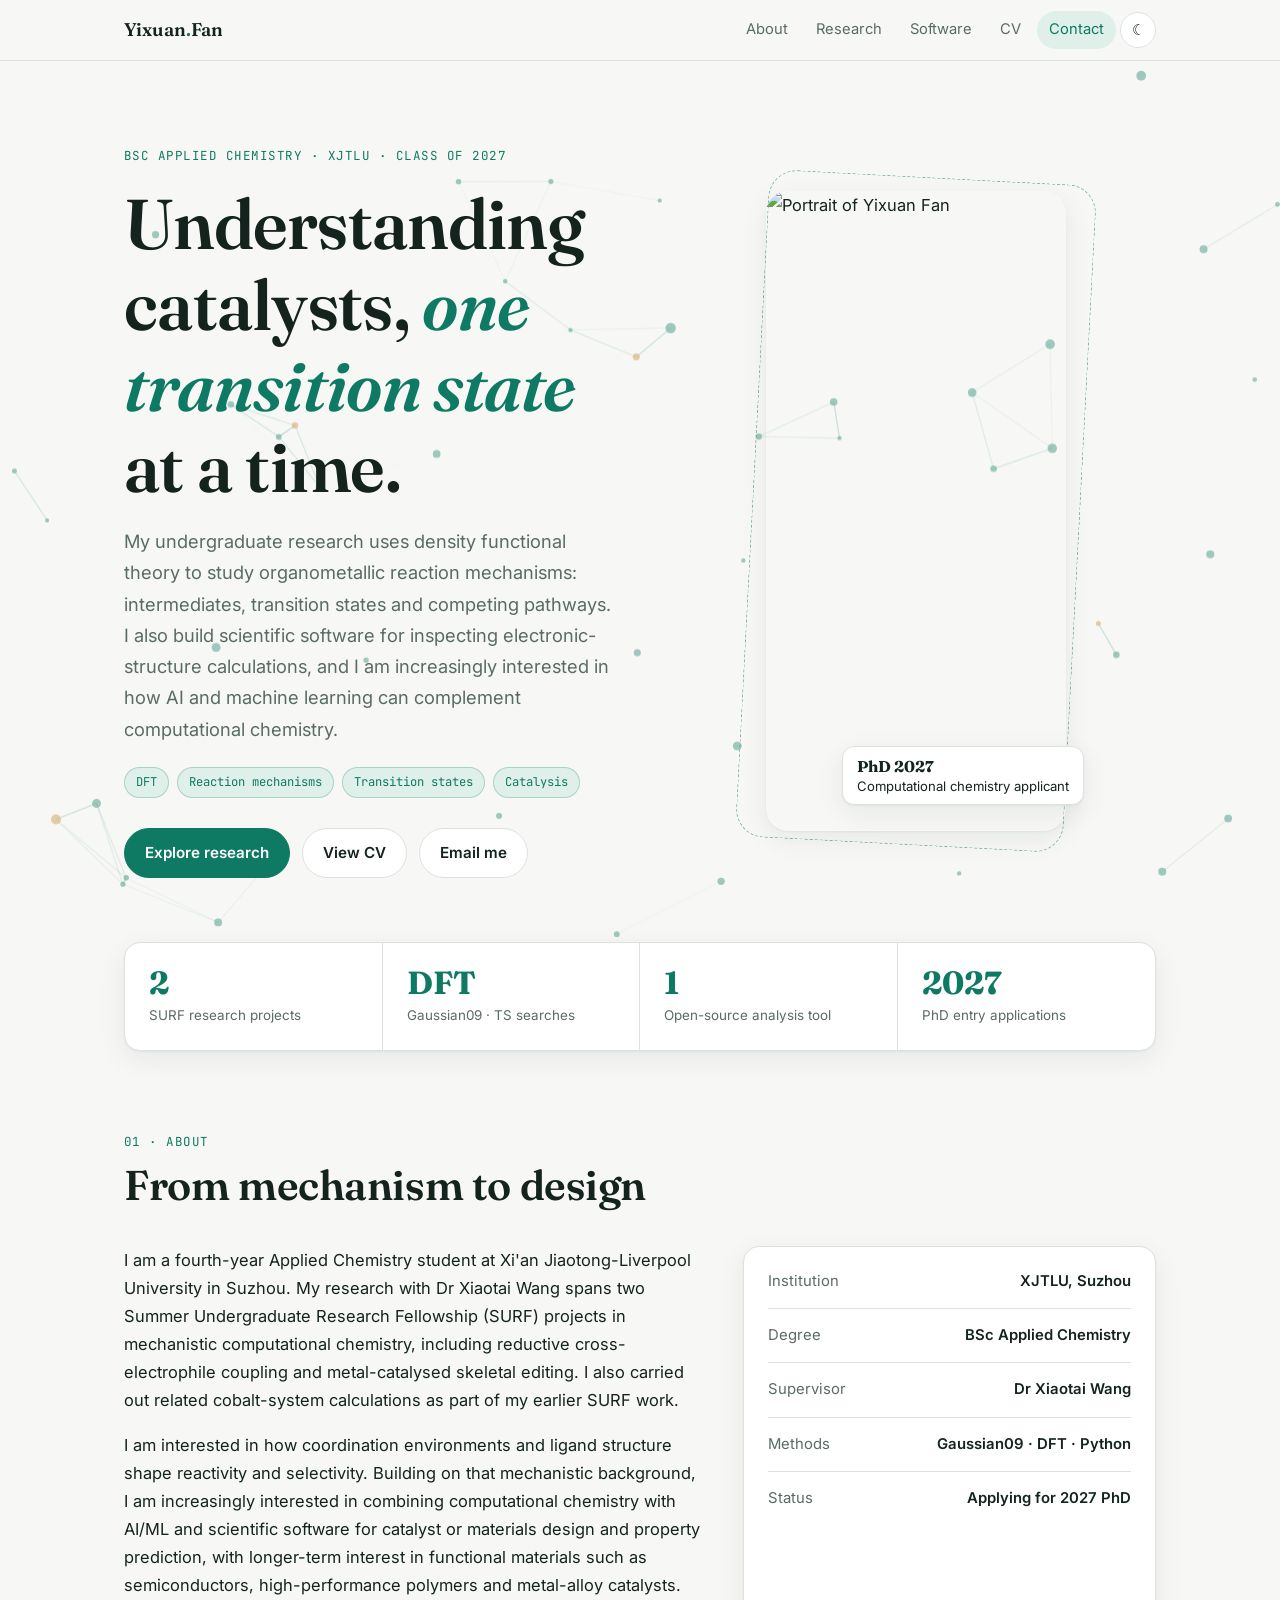
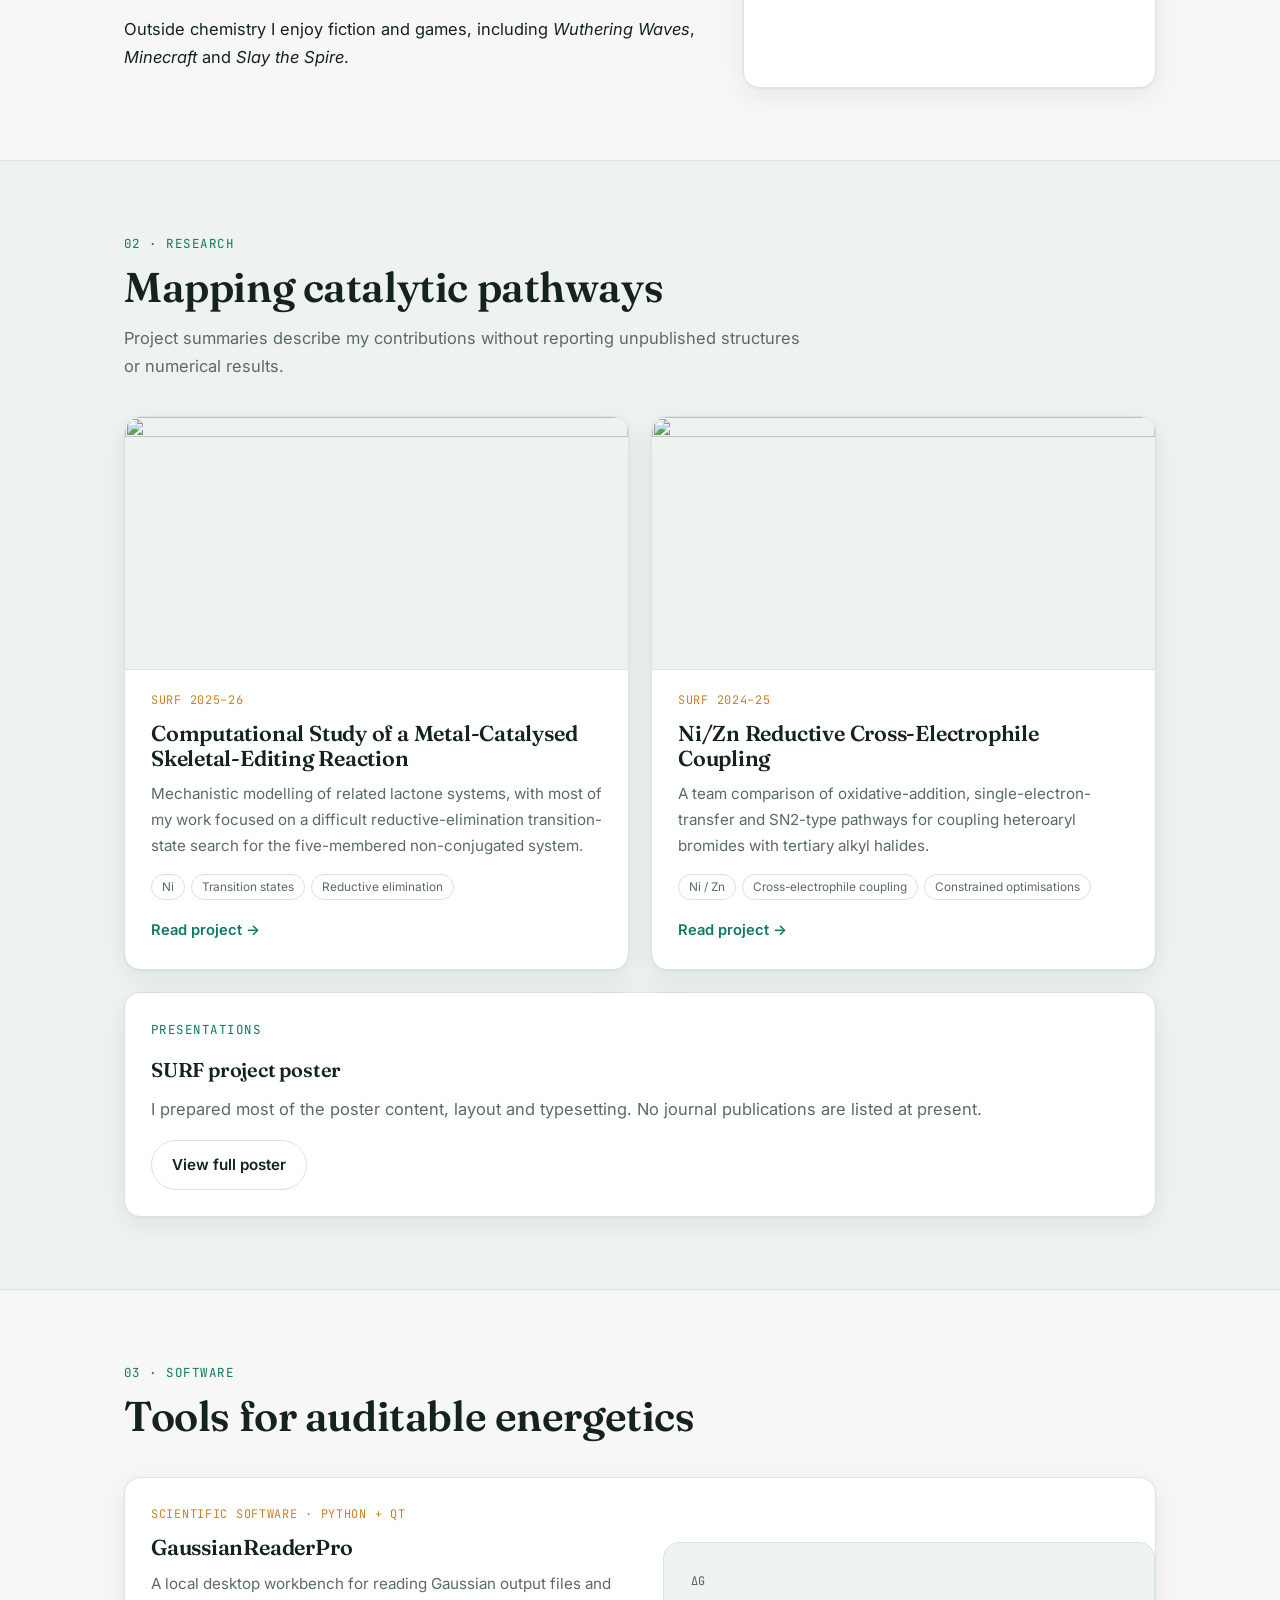
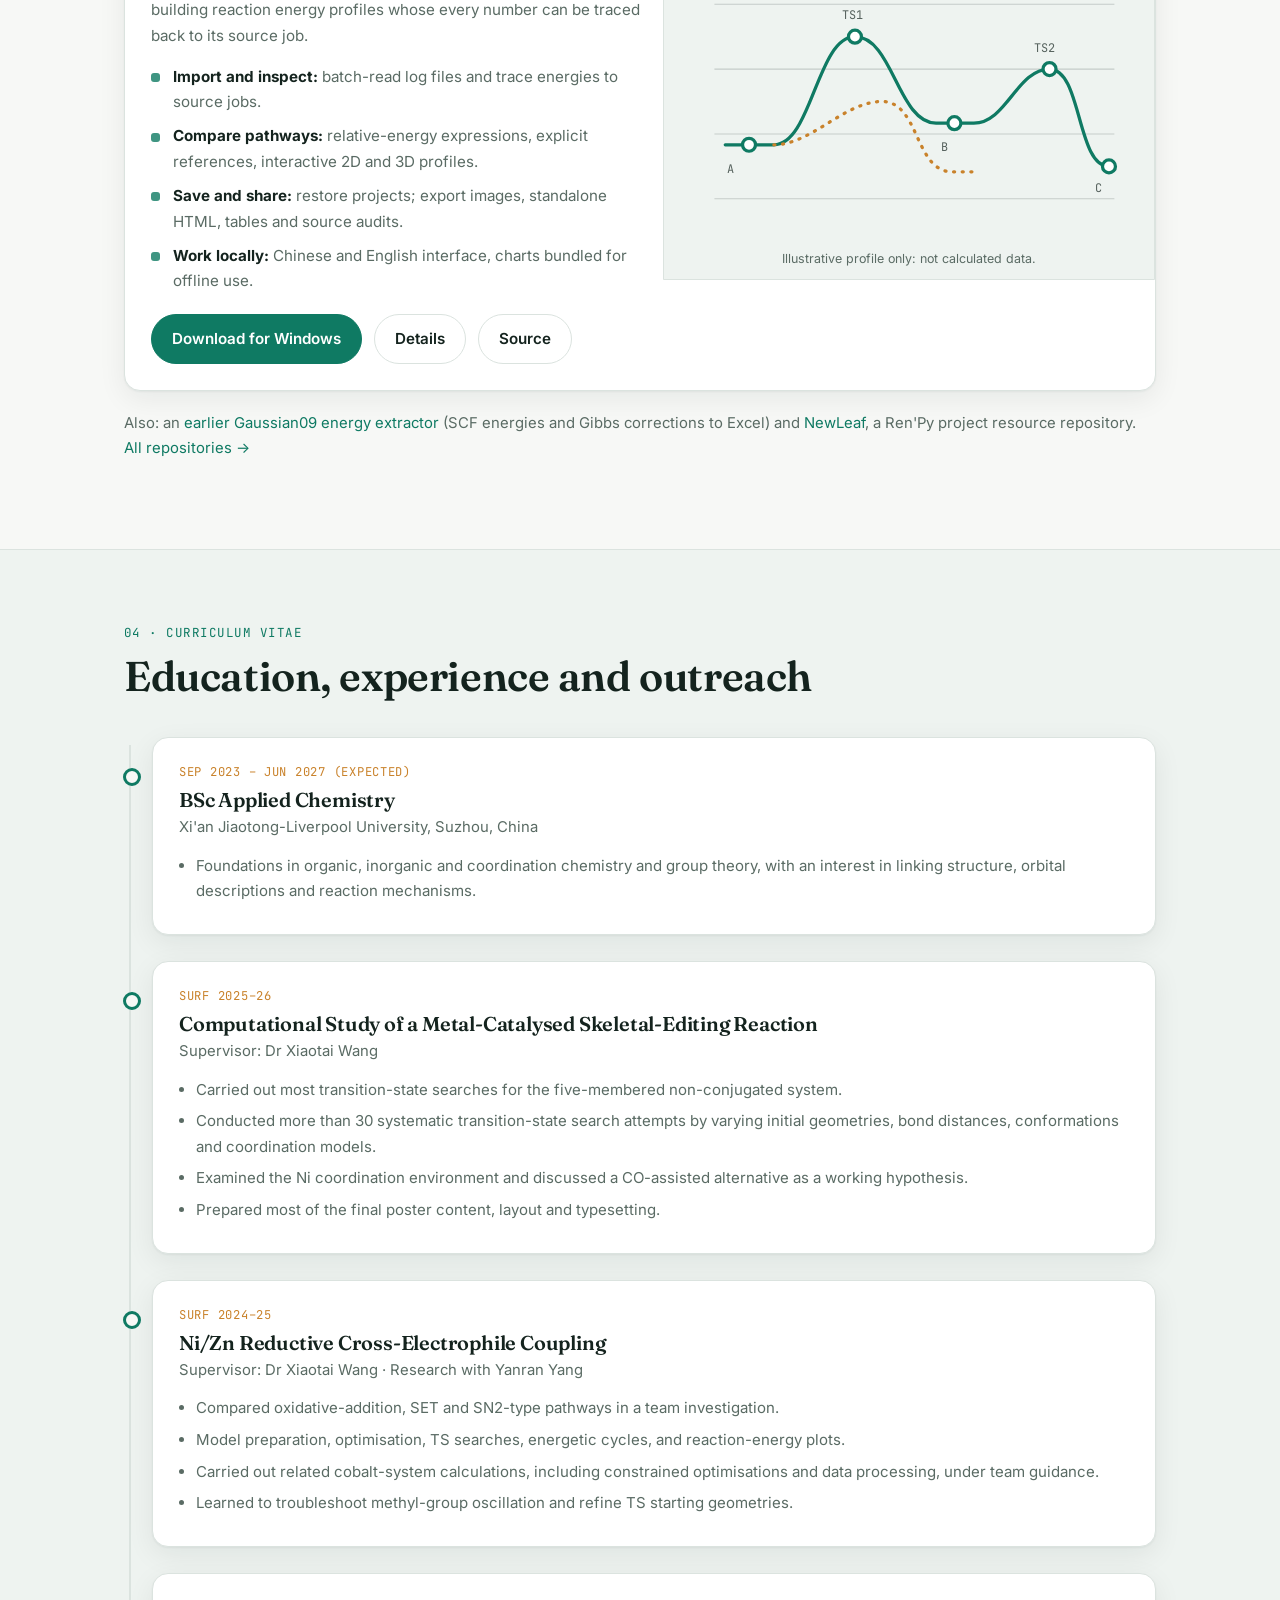
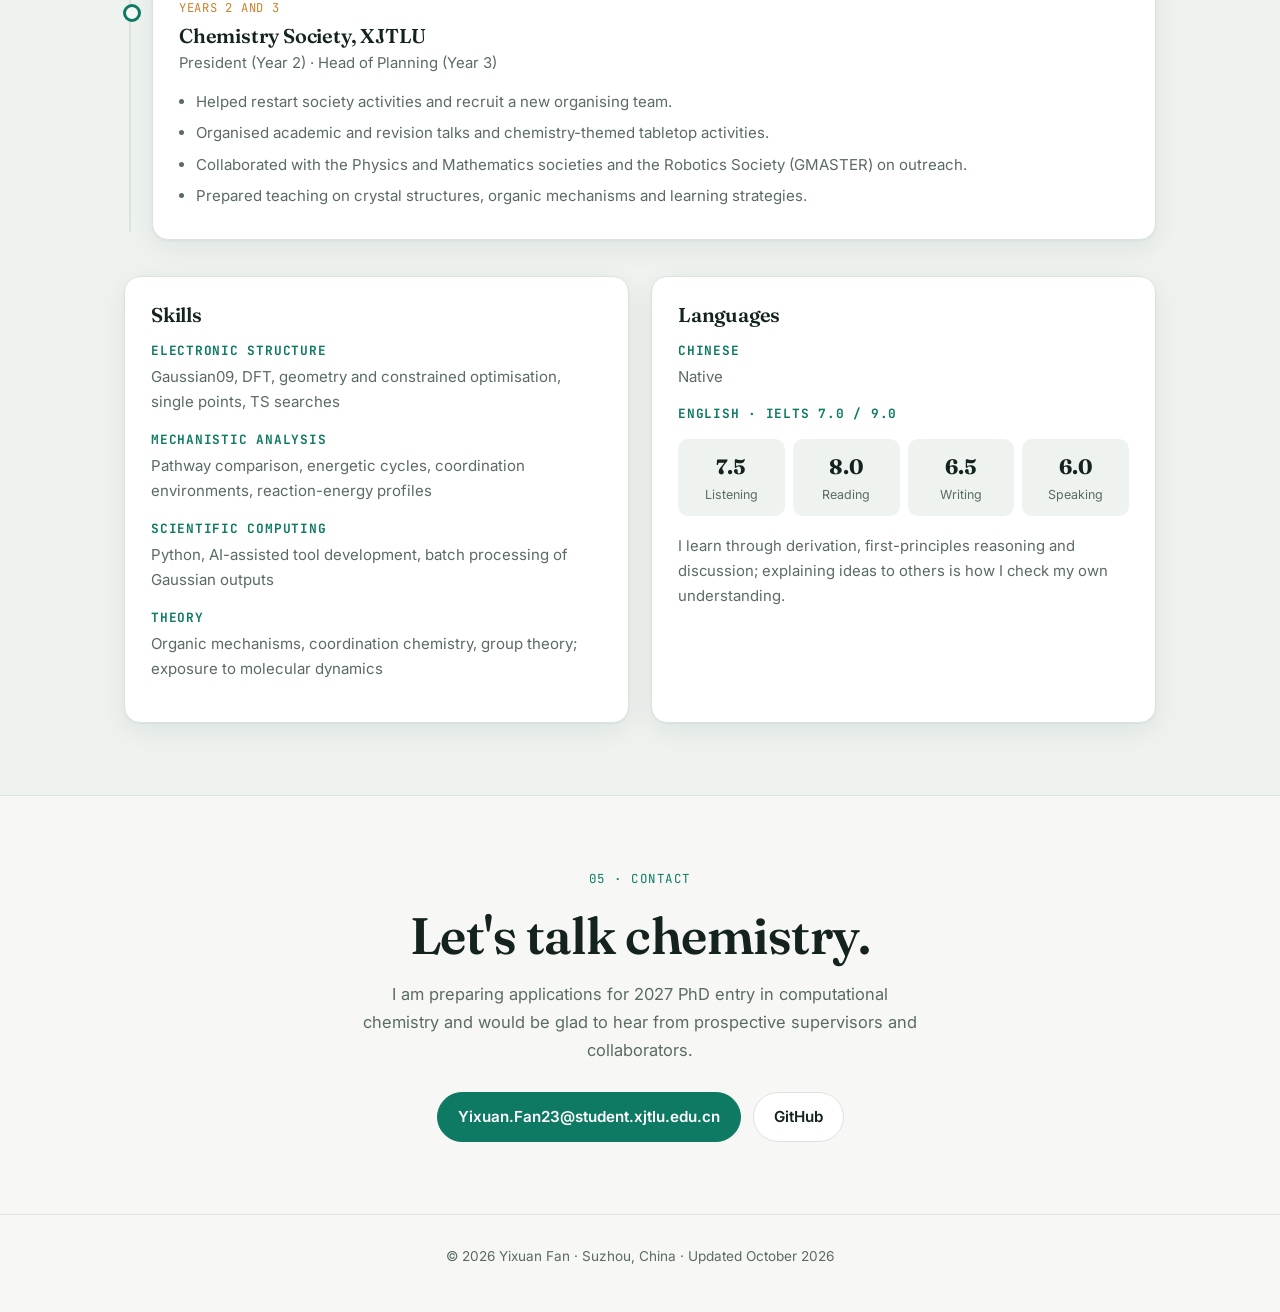
==== commit 436634e0: "Merge origin/master content corrections with layout polish Co-Authored-By: Claude Sonnet 5.5 <norepl" ====
--- a/index.html
+++ b/index.html
@@ -3,10 +3,10 @@
 <head>
 <meta charset="utf-8">
 <meta name="viewport" content="width=device-width,initial-scale=1">
-<title>Yixuan Fan · Computational Organometallic Chemistry</title>
-<meta name="description" content="Yixuan Fan, BSc Applied Chemistry student at XJTLU. DFT, reaction mechanisms and catalysis; applying for 2027 PhD entry in computational chemistry.">
-<meta property="og:title" content="Yixuan Fan · Computational Organometallic Chemistry">
-<meta property="og:description" content="DFT, reaction mechanisms, transition states and catalysis.">
+<title>Yixuan Fan · Computational Chemistry & Scientific Software</title>
+<meta name="description" content="Yixuan Fan, BSc Applied Chemistry student at XJTLU. Undergraduate research in DFT reaction mechanisms and catalysis; interests in AI-assisted chemistry and scientific software; applying for 2027 PhD entry in computational chemistry.">
+<meta property="og:title" content="Yixuan Fan · Computational Chemistry & Scientific Software">
+<meta property="og:description" content="DFT reaction mechanisms, catalysis, scientific software and emerging interests in AI-assisted chemistry.">
 <meta name="theme-color" content="#0f7a63">
 <link rel="canonical" href="https://lightmessager.github.io/">
 <link rel="icon" href="/images/favicon.svg" type="image/svg+xml">
@@ -40,7 +40,7 @@
     <div>
       <div class="eyebrow">BSc Applied Chemistry · XJTLU · Class of 2027</div>
       <h1>Understanding catalysts, <em>one transition state</em> at a time.</h1>
-      <p class="lede">I use density functional theory to study organometallic reaction mechanisms: intermediates, transition states and the competing pathways that decide selectivity. I also build tools that make electronic-structure workflows easier to inspect.</p>
+      <p class="lede">My undergraduate research uses density functional theory to study organometallic reaction mechanisms: intermediates, transition states and competing pathways. I also build scientific software for inspecting electronic-structure calculations, and I am increasingly interested in how AI and machine learning can complement computational chemistry.</p>
       <div class="tags"><span class="tag">DFT</span><span class="tag">Reaction mechanisms</span><span class="tag">Transition states</span><span class="tag">Catalysis</span></div>
       <div class="btns">
         <a class="btn primary" href="#research">Explore research</a>
@@ -66,15 +66,15 @@
   <div class="sec-head reveal"><div class="eyebrow">01 · About</div><h2>From mechanism to design</h2></div>
   <div class="about-grid">
     <div class="reveal">
-      <p>I am a fourth-year Applied Chemistry student at Xi'an Jiaotong-Liverpool University in Suzhou. My research with Dr Xiaotai Wang spans two Summer Undergraduate Research Fellowship (SURF) projects: cobalt/nickel-mediated coupling and nickel-catalysed cyclisation.</p>
-      <p>I am interested in how coordination environments and ligand structure shape reactivity and selectivity. I want to move from interpreting catalytic mechanisms towards computational catalyst design and property prediction, with longer-term interest in functional materials such as semiconductors, high-performance polymers and metal-alloy catalysts.</p>
+      <p>I am a fourth-year Applied Chemistry student at Xi'an Jiaotong-Liverpool University in Suzhou. My research with Dr Xiaotai Wang spans two Summer Undergraduate Research Fellowship (SURF) projects in mechanistic computational chemistry, including reductive cross-electrophile coupling and metal-catalysed skeletal editing. I also carried out related cobalt-system calculations as part of my earlier SURF work.</p>
+      <p>I am interested in how coordination environments and ligand structure shape reactivity and selectivity. Building on that mechanistic background, I am increasingly interested in combining computational chemistry with AI/ML and scientific software for catalyst or materials design and property prediction, with longer-term interest in functional materials such as semiconductors, high-performance polymers and metal-alloy catalysts.</p>
       <p>Outside chemistry I enjoy fiction and games, including <i>Wuthering Waves</i>, <i>Minecraft</i> and <i>Slay the Spire</i>.</p>
     </div>
     <div class="facts reveal">
       <div><span>Institution</span><b>XJTLU, Suzhou</b></div>
       <div><span>Degree</span><b>BSc Applied Chemistry</b></div>
       <div><span>Supervisor</span><b>Dr Xiaotai Wang</b></div>
-      <div><span>Methods</span><b>Gaussian09 · DFT</b></div>
+      <div><span>Methods</span><b>Gaussian09 · DFT · Python</b></div>
       <div><span>Status</span><b>Applying for 2027 PhD</b></div>
     </div>
   </div>
@@ -87,17 +87,17 @@
     <a class="card reveal" href="/portfolio/surf-2025-26/">
       <figure><img src="/images/research/cyclisation-workflow.svg" alt="" loading="lazy"></figure>
       <div class="meta">SURF 2025–26</div>
-      <h3>Ni-Catalysed Five-Membered Cyclisation</h3>
-      <p>Transition-state searches and mechanistic diagnosis of a difficult reductive-elimination step, including inspection of the nickel coordination environment.</p>
+      <h3>Computational Study of a Metal-Catalysed Skeletal-Editing Reaction</h3>
+      <p>Mechanistic modelling of related lactone systems, with most of my work focused on a difficult reductive-elimination transition-state search for the five-membered non-conjugated system.</p>
       <div class="chips"><span>Ni</span><span>Transition states</span><span>Reductive elimination</span></div>
       <span class="go">Read project</span>
     </a>
     <a class="card reveal" href="/portfolio/surf-2024-25/">
       <figure><img src="/images/research/coupling-pathways.svg" alt="" loading="lazy"></figure>
       <div class="meta">SURF 2024–25</div>
-      <h3>Co/Ni Reductive Cross-Electrophile Coupling</h3>
-      <p>A team comparison of oxidative-addition, single-electron-transfer and concerted pathways for coupling heteroaryl bromides with tertiary alkyl halides.</p>
-      <div class="chips"><span>Co / Ni</span><span>Cross-electrophile coupling</span><span>Constrained optimisations</span></div>
+      <h3>Ni/Zn Reductive Cross-Electrophile Coupling</h3>
+      <p>A team comparison of oxidative-addition, single-electron-transfer and SN2-type pathways for coupling heteroaryl bromides with tertiary alkyl halides.</p>
+      <div class="chips"><span>Ni / Zn</span><span>Cross-electrophile coupling</span><span>Constrained optimisations</span></div>
       <span class="go">Read project</span>
     </a>
   </div>
@@ -105,7 +105,7 @@
     <div>
       <div class="eyebrow">Presentations</div>
       <h3>SURF project poster</h3>
-      <p style="color:var(--muted);margin-top:10px">I wrote most of the poster text and completed its typesetting. No journal publications are listed at present.</p>
+      <p style="color:var(--muted);margin-top:10px">I prepared most of the poster content, layout and typesetting. No journal publications are listed at present.</p>
       <a class="btn" href="/files/poster_SURF2025.png">View full poster</a>
     </div>
   </div>
@@ -117,7 +117,7 @@
     <div class="sw">
       <div>
         <div class="meta">Scientific software · Python + Qt</div>
-        <h3>GaussianReadPro</h3>
+        <h3>GaussianReaderPro</h3>
         <p style="color:var(--muted)">A local desktop workbench for reading Gaussian output files and building reaction energy profiles whose every number can be traced back to its source job.</p>
         <ul class="feat">
           <li><b>Import and inspect:</b> batch-read log files and trace energies to source jobs.</li>
@@ -153,10 +153,10 @@
   <div class="tl">
     <div class="tl-item reveal"><div class="when">Sep 2023 – Jun 2027 (expected)</div><h3>BSc Applied Chemistry</h3><div class="sub">Xi'an Jiaotong-Liverpool University, Suzhou, China</div>
       <ul><li>Foundations in organic, inorganic and coordination chemistry and group theory, with an interest in linking structure, orbital descriptions and reaction mechanisms.</li></ul></div>
-    <div class="tl-item reveal"><div class="when">SURF 2025–26</div><h3><a class="plain" href="/portfolio/surf-2025-26/">Ni-Catalysed Five-Membered Cyclisation</a></h3><div class="sub">Supervisor: Dr Xiaotai Wang</div>
-      <ul><li>Carried out most transition-state searches for the five-membered non-conjugated system.</li><li>Explored about 30 bond-length and conformational adjustments for a difficult reductive-elimination step.</li><li>Examined the Ni coordination environment and discussed a CO-assisted alternative as a hypothesis.</li><li>Wrote most of the poster text and completed its typesetting.</li></ul></div>
-    <div class="tl-item reveal"><div class="when">SURF 2024–25</div><h3><a class="plain" href="/portfolio/surf-2024-25/">Co/Ni Reductive Cross-Electrophile Coupling</a></h3><div class="sub">Dr Xiaotai Wang and Yanran Yang</div>
-      <ul><li>Compared oxidative-addition, SET and concerted pathways in a team investigation.</li><li>Model preparation, optimisation, TS searches, energetic cycles, and reaction-energy plots.</li><li>Cobalt-system calculations, including constrained optimisations.</li><li>Learned to troubleshoot methyl-group oscillation and refine TS starting geometries.</li></ul></div>
+    <div class="tl-item reveal"><div class="when">SURF 2025–26</div><h3><a class="plain" href="/portfolio/surf-2025-26/">Computational Study of a Metal-Catalysed Skeletal-Editing Reaction</a></h3><div class="sub">Supervisor: Dr Xiaotai Wang</div>
+      <ul><li>Carried out most transition-state searches for the five-membered non-conjugated system.</li><li>Conducted more than 30 systematic transition-state search attempts by varying initial geometries, bond distances, conformations and coordination models.</li><li>Examined the Ni coordination environment and discussed a CO-assisted alternative as a working hypothesis.</li><li>Prepared most of the final poster content, layout and typesetting.</li></ul></div>
+    <div class="tl-item reveal"><div class="when">SURF 2024–25</div><h3><a class="plain" href="/portfolio/surf-2024-25/">Ni/Zn Reductive Cross-Electrophile Coupling</a></h3><div class="sub">Supervisor: Dr Xiaotai Wang · Research with Yanran Yang</div>
+      <ul><li>Compared oxidative-addition, SET and SN2-type pathways in a team investigation.</li><li>Model preparation, optimisation, TS searches, energetic cycles, and reaction-energy plots.</li><li>Carried out related cobalt-system calculations, including constrained optimisations and data processing, under team guidance.</li><li>Learned to troubleshoot methyl-group oscillation and refine TS starting geometries.</li></ul></div>
     <div class="tl-item reveal"><div class="when">Years 2 and 3</div><h3>Chemistry Society, XJTLU</h3><div class="sub">President (Year 2) · Head of Planning (Year 3)</div>
       <ul><li>Helped restart society activities and recruit a new organising team.</li><li>Organised academic and revision talks and chemistry-themed tabletop activities.</li><li>Collaborated with the Physics and Mathematics societies and the Robotics Society (GMASTER) on outreach.</li><li>Prepared teaching on crystal structures, organic mechanisms and learning strategies.</li></ul></div>
   </div>
--- a/assets/style.css
+++ b/assets/style.css
@@ -130,7 +130,7 @@
 footer{padding:30px 0 44px;color:var(--muted);font-size:.85rem;text-align:center;border-top:1px solid var(--line)}
 
 /* article pages */
-.article{padding:56px 0 80px;max-width:760px}
+.article{padding:56px 24px 80px;max-width:808px}
 .back{font-size:.9rem;color:var(--muted);display:inline-block;margin-bottom:24px}
 .article h1{font-size:clamp(2rem,5vw,3rem);margin:8px 0 14px}
 .article .byline{color:var(--muted);margin-bottom:28px;padding-bottom:24px;border-bottom:1px solid var(--line)}
@@ -168,3 +168,25 @@
 .profile figcaption{font-size:.78rem;color:var(--muted);text-align:center;margin-top:6px}
 .hero h1{max-width:12em}
 .portrait img{object-position:center 18%}
+
+/* v3: mobile nav + article extras */
+@media(max-width:760px){
+  .nav .wrap{flex-wrap:wrap;height:auto;padding-top:8px;padding-bottom:6px;row-gap:2px}
+  .nav nav{width:100%;overflow-x:auto;scrollbar-width:none;margin:0 -4px}
+  .nav nav::-webkit-scrollbar{display:none}
+  .nav ul{width:max-content;min-width:100%;justify-content:space-between}
+  .nav ul li:not(:last-child){display:block}
+  .nav li a{padding:6px 10px;white-space:nowrap}
+  html{scroll-padding-top:104px}
+  .brand{font-size:1.05rem}
+  .nav .theme-btn{position:absolute;top:10px;right:24px}
+  .nav .wrap{position:relative}
+}
+.article .chips{margin:-8px 0 28px}
+.pn{display:grid;grid-template-columns:1fr 1fr;gap:14px;margin-top:56px;padding-top:28px;border-top:1px solid var(--line)}
+.pn a{display:block;padding:16px 18px;border:1px solid var(--line);border-radius:12px;background:var(--surface);color:var(--ink);font-family:var(--serif);font-weight:600;line-height:1.3}
+.pn a:hover{border-color:var(--accent);text-decoration:none}
+.pn a small{display:block;font:500 .72rem var(--mono);letter-spacing:.06em;text-transform:uppercase;color:var(--muted);margin-bottom:4px}
+.pn a:last-child{text-align:right}
+.pn .solo{grid-column:1/-1}
+@media(max-width:560px){.pn{grid-template-columns:1fr}.pn a:last-child{text-align:left}}
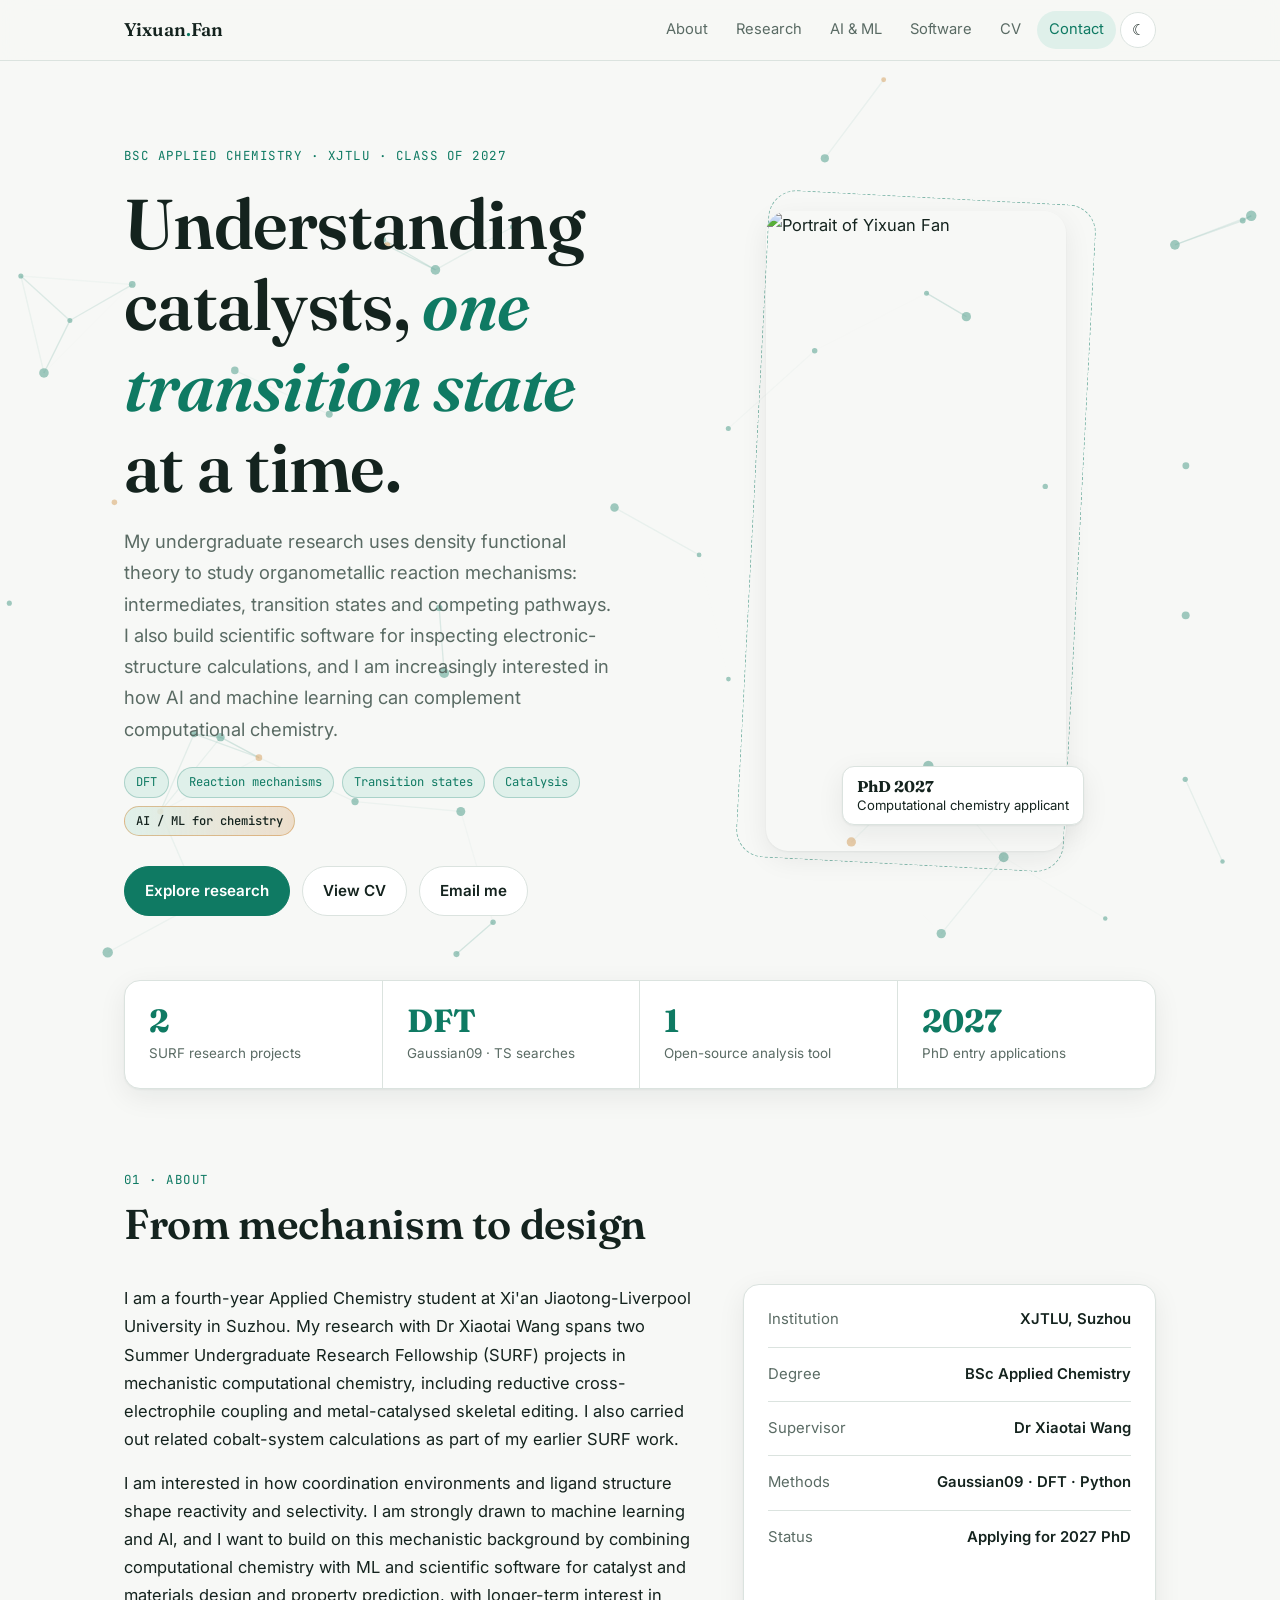
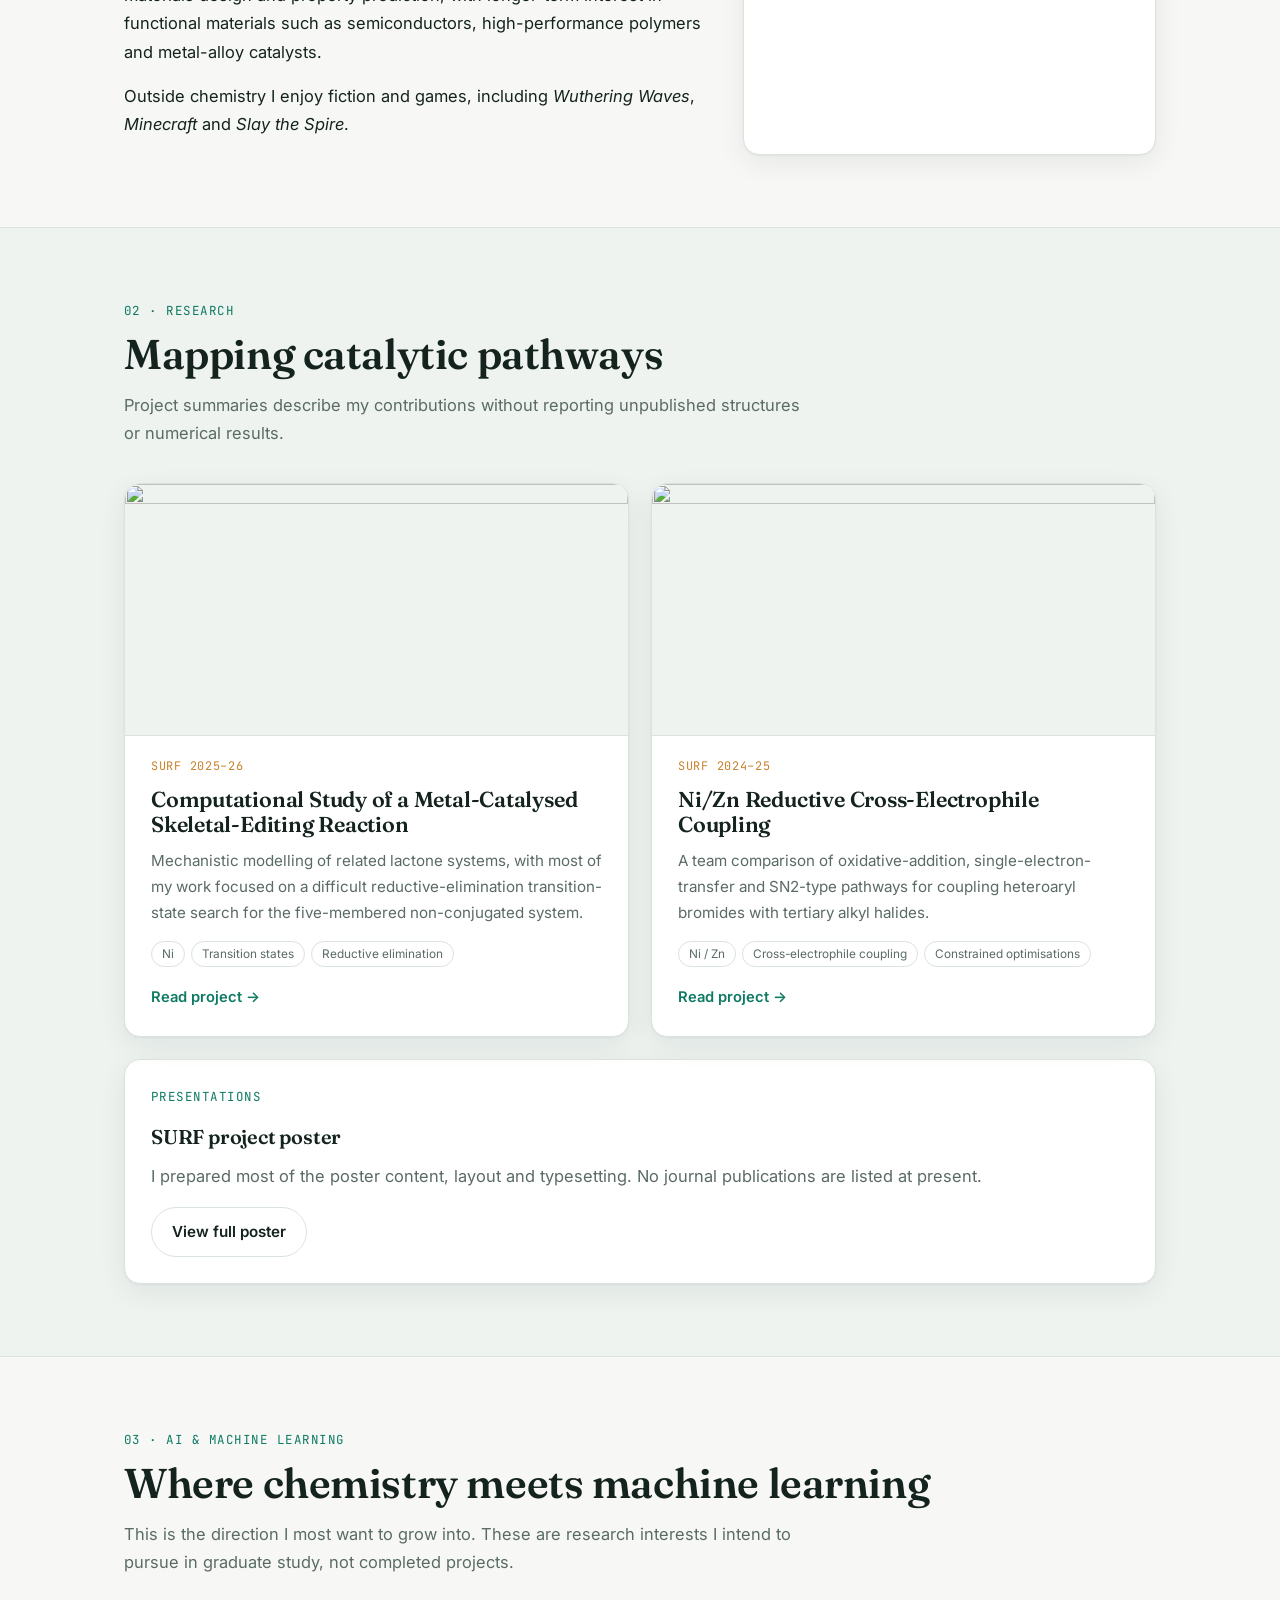
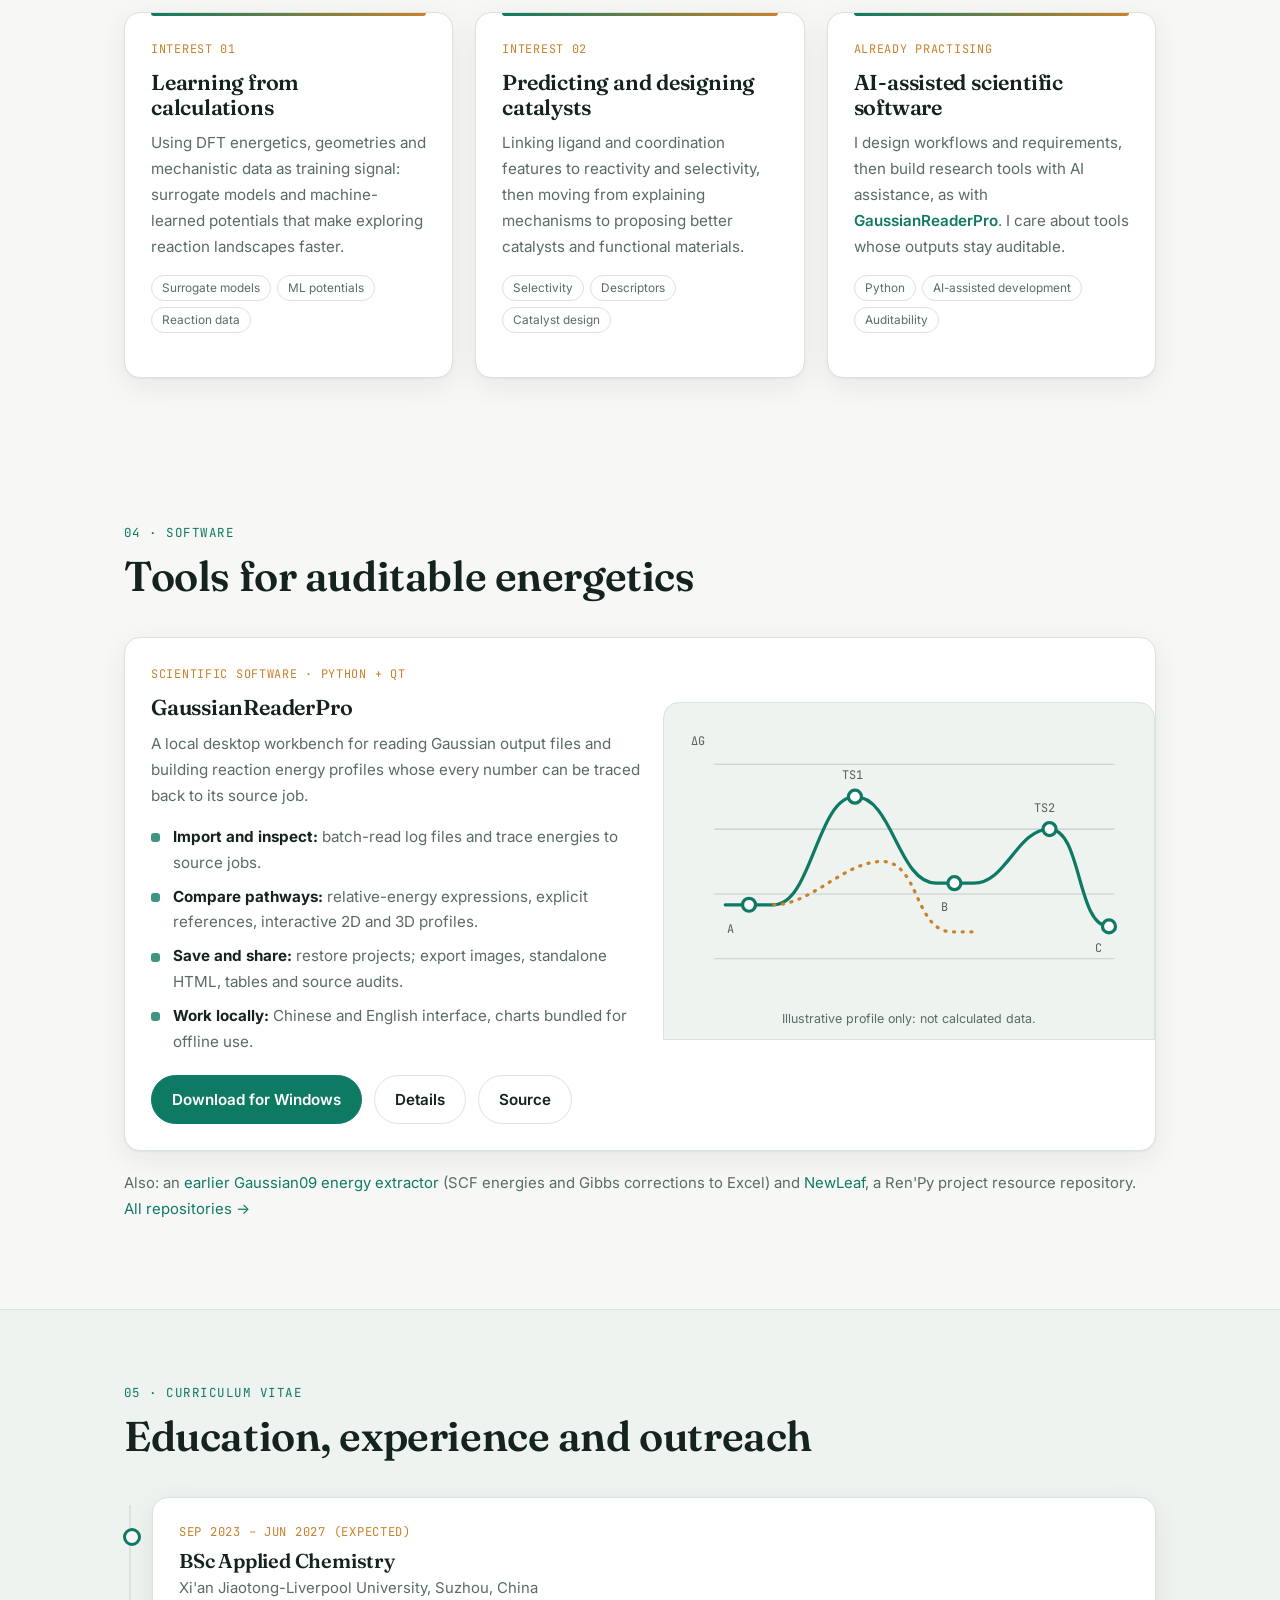
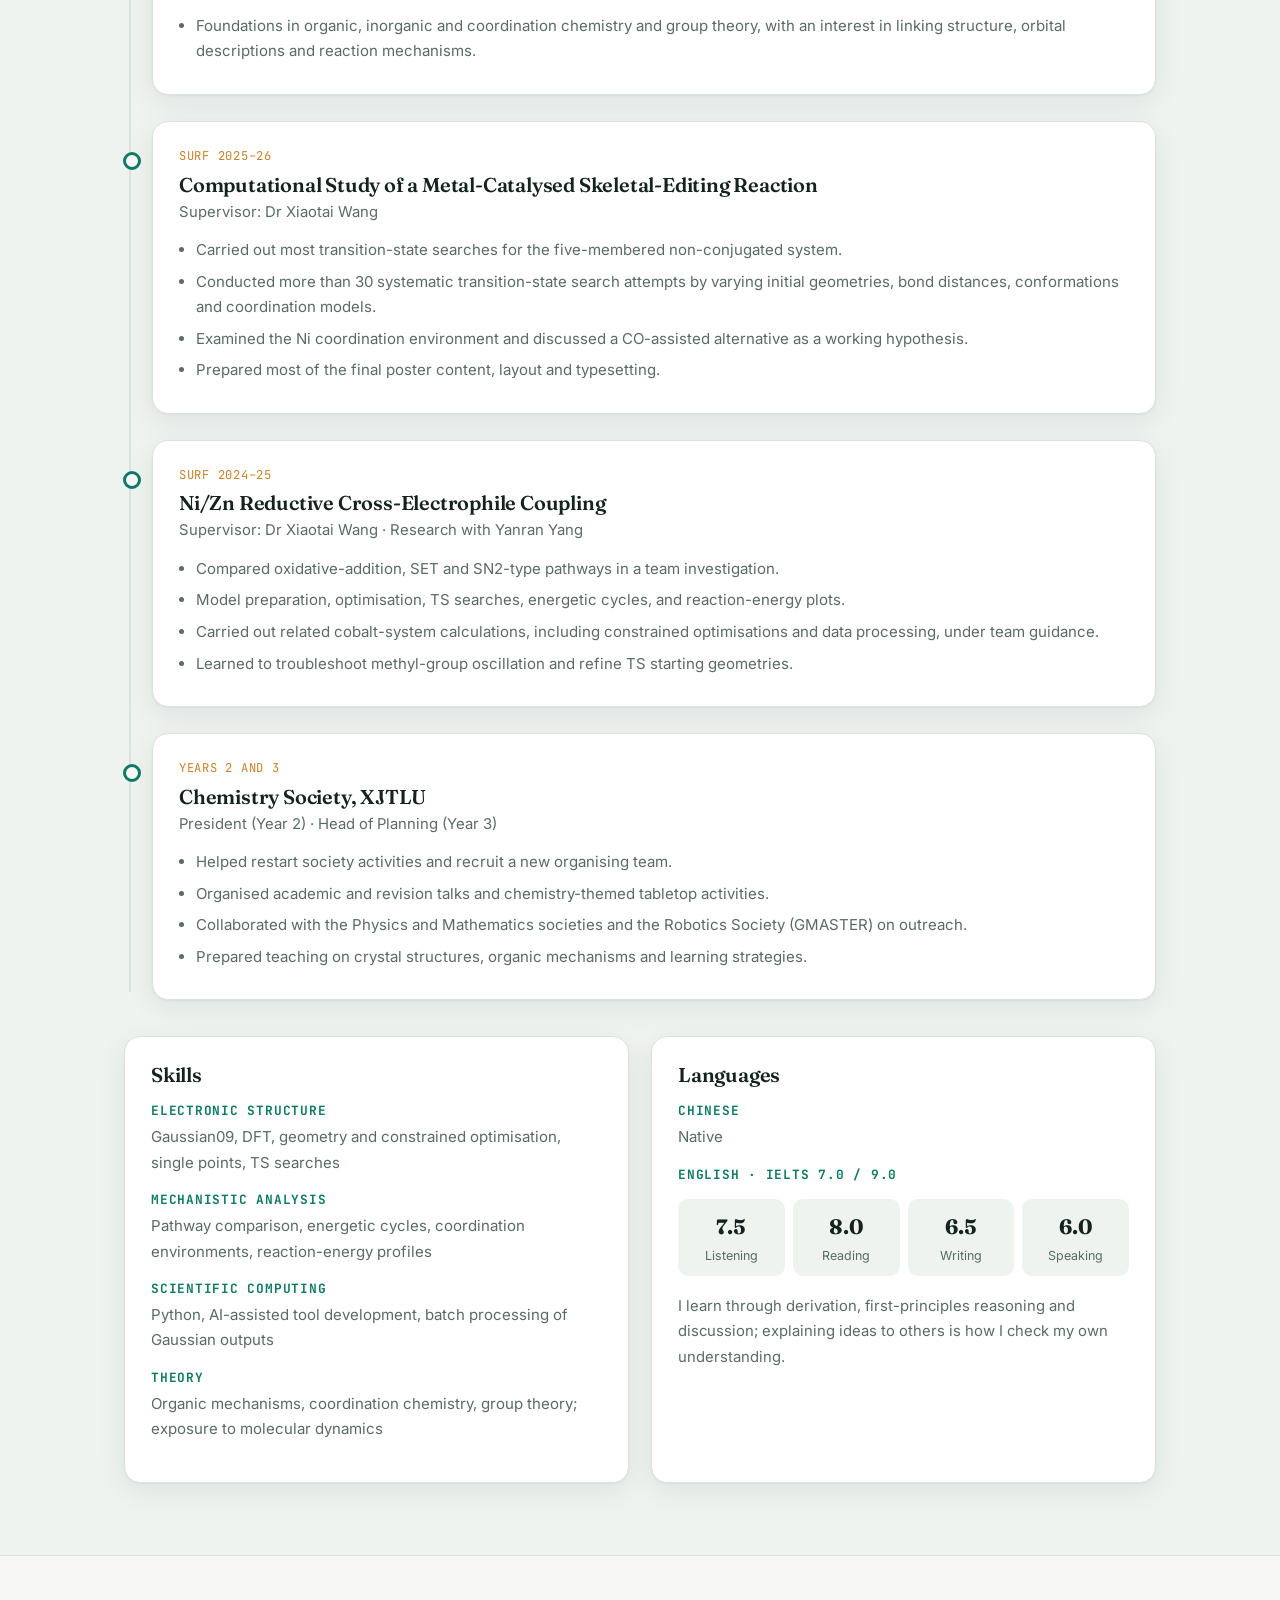
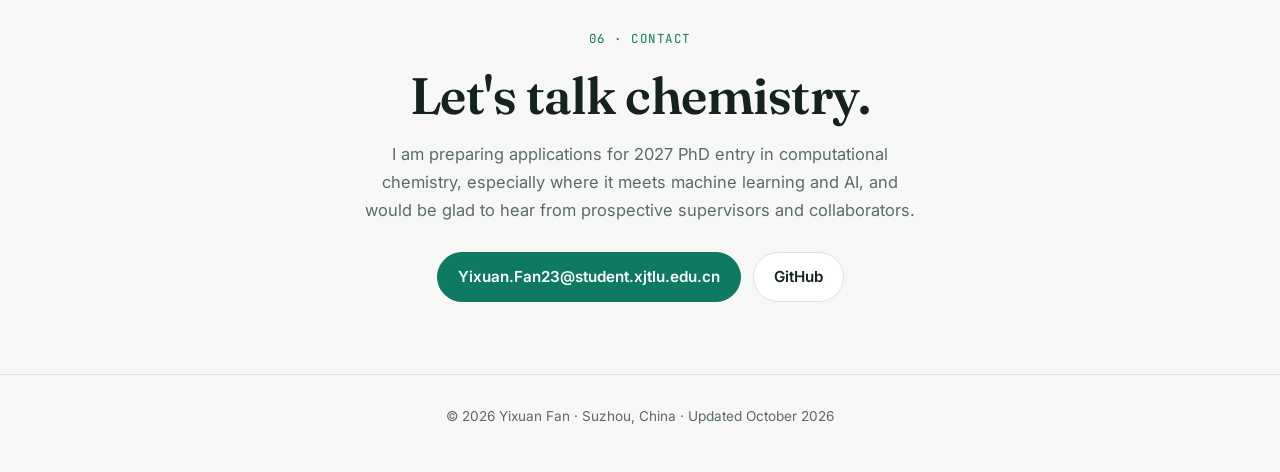
==== commit 0228f427: "Add AI & ML interests: hero tag, new section, about and contact wording Co-Authored-By: Claude Sonne" ====
--- a/index.html
+++ b/index.html
@@ -26,6 +26,7 @@
   <nav><ul>
     <li><a href="#about">About</a></li>
     <li><a href="#research">Research</a></li>
+    <li><a href="#ai">AI &amp; ML</a></li>
     <li><a href="#software">Software</a></li>
     <li><a href="#cv">CV</a></li>
     <li><a href="#contact">Contact</a></li>
@@ -41,7 +42,7 @@
       <div class="eyebrow">BSc Applied Chemistry · XJTLU · Class of 2027</div>
       <h1>Understanding catalysts, <em>one transition state</em> at a time.</h1>
       <p class="lede">My undergraduate research uses density functional theory to study organometallic reaction mechanisms: intermediates, transition states and competing pathways. I also build scientific software for inspecting electronic-structure calculations, and I am increasingly interested in how AI and machine learning can complement computational chemistry.</p>
-      <div class="tags"><span class="tag">DFT</span><span class="tag">Reaction mechanisms</span><span class="tag">Transition states</span><span class="tag">Catalysis</span></div>
+      <div class="tags"><span class="tag">DFT</span><span class="tag">Reaction mechanisms</span><span class="tag">Transition states</span><span class="tag">Catalysis</span><span class="tag ai">AI / ML for chemistry</span></div>
       <div class="btns">
         <a class="btn primary" href="#research">Explore research</a>
         <a class="btn" href="#cv">View CV</a>
@@ -67,7 +68,7 @@
   <div class="about-grid">
     <div class="reveal">
       <p>I am a fourth-year Applied Chemistry student at Xi'an Jiaotong-Liverpool University in Suzhou. My research with Dr Xiaotai Wang spans two Summer Undergraduate Research Fellowship (SURF) projects in mechanistic computational chemistry, including reductive cross-electrophile coupling and metal-catalysed skeletal editing. I also carried out related cobalt-system calculations as part of my earlier SURF work.</p>
-      <p>I am interested in how coordination environments and ligand structure shape reactivity and selectivity. Building on that mechanistic background, I am increasingly interested in combining computational chemistry with AI/ML and scientific software for catalyst or materials design and property prediction, with longer-term interest in functional materials such as semiconductors, high-performance polymers and metal-alloy catalysts.</p>
+      <p>I am interested in how coordination environments and ligand structure shape reactivity and selectivity. I am strongly drawn to machine learning and AI, and I want to build on this mechanistic background by combining computational chemistry with ML and scientific software for catalyst and materials design and property prediction, with longer-term interest in functional materials such as semiconductors, high-performance polymers and metal-alloy catalysts.</p>
       <p>Outside chemistry I enjoy fiction and games, including <i>Wuthering Waves</i>, <i>Minecraft</i> and <i>Slay the Spire</i>.</p>
     </div>
     <div class="facts reveal">
@@ -111,8 +112,27 @@
   </div>
 </div></section>
 
+<section id="ai"><div class="wrap">
+  <div class="sec-head reveal"><div class="eyebrow">03 · AI &amp; machine learning</div><h2>Where chemistry meets machine learning</h2>
+    <p>This is the direction I most want to grow into. These are research interests I intend to pursue in graduate study, not completed projects.</p></div>
+  <div class="cards ai-cards">
+    <div class="card reveal" style="cursor:default">
+      <div class="meta">Interest 01</div><h3>Learning from calculations</h3>
+      <p>Using DFT energetics, geometries and mechanistic data as training signal: surrogate models and machine-learned potentials that make exploring reaction landscapes faster.</p>
+      <div class="chips"><span>Surrogate models</span><span>ML potentials</span><span>Reaction data</span></div></div>
+    <div class="card reveal" style="cursor:default">
+      <div class="meta">Interest 02</div><h3>Predicting and designing catalysts</h3>
+      <p>Linking ligand and coordination features to reactivity and selectivity, then moving from explaining mechanisms to proposing better catalysts and functional materials.</p>
+      <div class="chips"><span>Selectivity</span><span>Descriptors</span><span>Catalyst design</span></div></div>
+    <div class="card reveal" style="cursor:default">
+      <div class="meta">Already practising</div><h3>AI-assisted scientific software</h3>
+      <p>I design workflows and requirements, then build research tools with AI assistance, as with <a href="/portfolio/gaussian-log-reader-pro/">GaussianReaderPro</a>. I care about tools whose outputs stay auditable.</p>
+      <div class="chips"><span>Python</span><span>AI-assisted development</span><span>Auditability</span></div></div>
+  </div>
+</div></section>
+
 <section id="software"><div class="wrap">
-  <div class="sec-head reveal"><div class="eyebrow">03 · Software</div><h2>Tools for auditable energetics</h2></div>
+  <div class="sec-head reveal"><div class="eyebrow">04 · Software</div><h2>Tools for auditable energetics</h2></div>
   <div class="card wide reveal" style="cursor:default">
     <div class="sw">
       <div>
@@ -149,7 +169,7 @@
 </div></section>
 
 <section id="cv" class="alt"><div class="wrap">
-  <div class="sec-head reveal"><div class="eyebrow">04 · Curriculum vitae</div><h2>Education, experience and outreach</h2></div>
+  <div class="sec-head reveal"><div class="eyebrow">05 · Curriculum vitae</div><h2>Education, experience and outreach</h2></div>
   <div class="tl">
     <div class="tl-item reveal"><div class="when">Sep 2023 – Jun 2027 (expected)</div><h3>BSc Applied Chemistry</h3><div class="sub">Xi'an Jiaotong-Liverpool University, Suzhou, China</div>
       <ul><li>Foundations in organic, inorganic and coordination chemistry and group theory, with an interest in linking structure, orbital descriptions and reaction mechanisms.</li></ul></div>
@@ -177,9 +197,9 @@
 </div></section>
 
 <section id="contact" class="contact"><div class="wrap reveal">
-  <div class="eyebrow">05 · Contact</div>
+  <div class="eyebrow">06 · Contact</div>
   <h2>Let's talk chemistry.</h2>
-  <p>I am preparing applications for 2027 PhD entry in computational chemistry and would be glad to hear from prospective supervisors and collaborators.</p>
+  <p>I am preparing applications for 2027 PhD entry in computational chemistry, especially where it meets machine learning and AI, and would be glad to hear from prospective supervisors and collaborators.</p>
   <div class="btns">
     <a class="btn primary" href="mailto:Yixuan.Fan23@student.xjtlu.edu.cn">Yixuan.Fan23@student.xjtlu.edu.cn</a>
     <a class="btn" href="https://github.com/Lightmessager">GitHub</a>
--- a/assets/style.css
+++ b/assets/style.css
@@ -190,3 +190,11 @@
 .pn a:last-child{text-align:right}
 .pn .solo{grid-column:1/-1}
 @media(max-width:560px){.pn{grid-template-columns:1fr}.pn a:last-child{text-align:left}}
+
+/* AI & ML */
+.tag.ai{background:linear-gradient(90deg,var(--accent-soft),color-mix(in srgb,var(--accent-2) 22%,transparent));color:var(--ink);border-color:color-mix(in srgb,var(--accent-2) 45%,transparent);font-weight:500}
+.ai-cards{grid-template-columns:repeat(auto-fit,minmax(260px,1fr))}
+.ai-cards .card:hover{transform:none;border-color:var(--line)}
+.ai-cards .card::after{content:"";position:absolute;left:26px;right:26px;top:0;height:3px;border-radius:0 0 3px 3px;background:linear-gradient(90deg,var(--accent),var(--accent-2))}
+.ai-cards .card p a{font-weight:600}
+@media(max-width:760px){.nav li a{padding:6px 8px}}
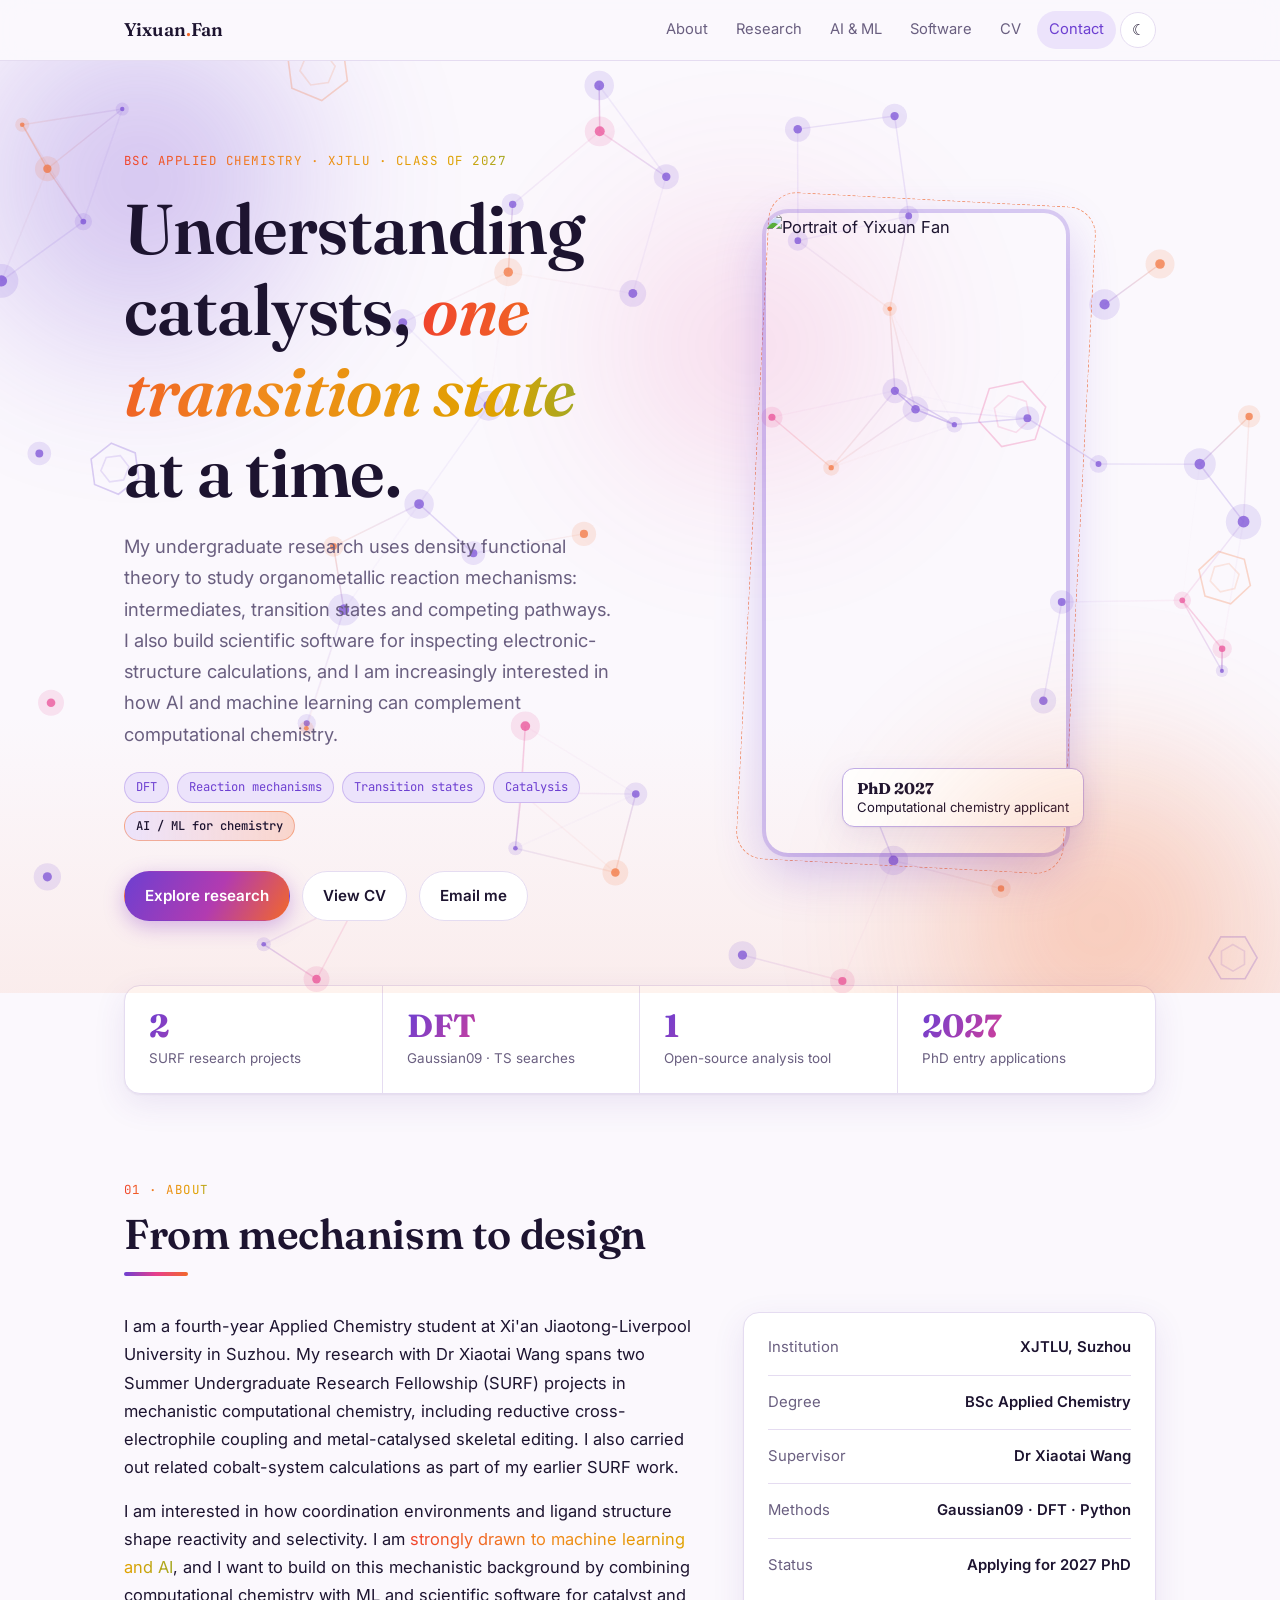
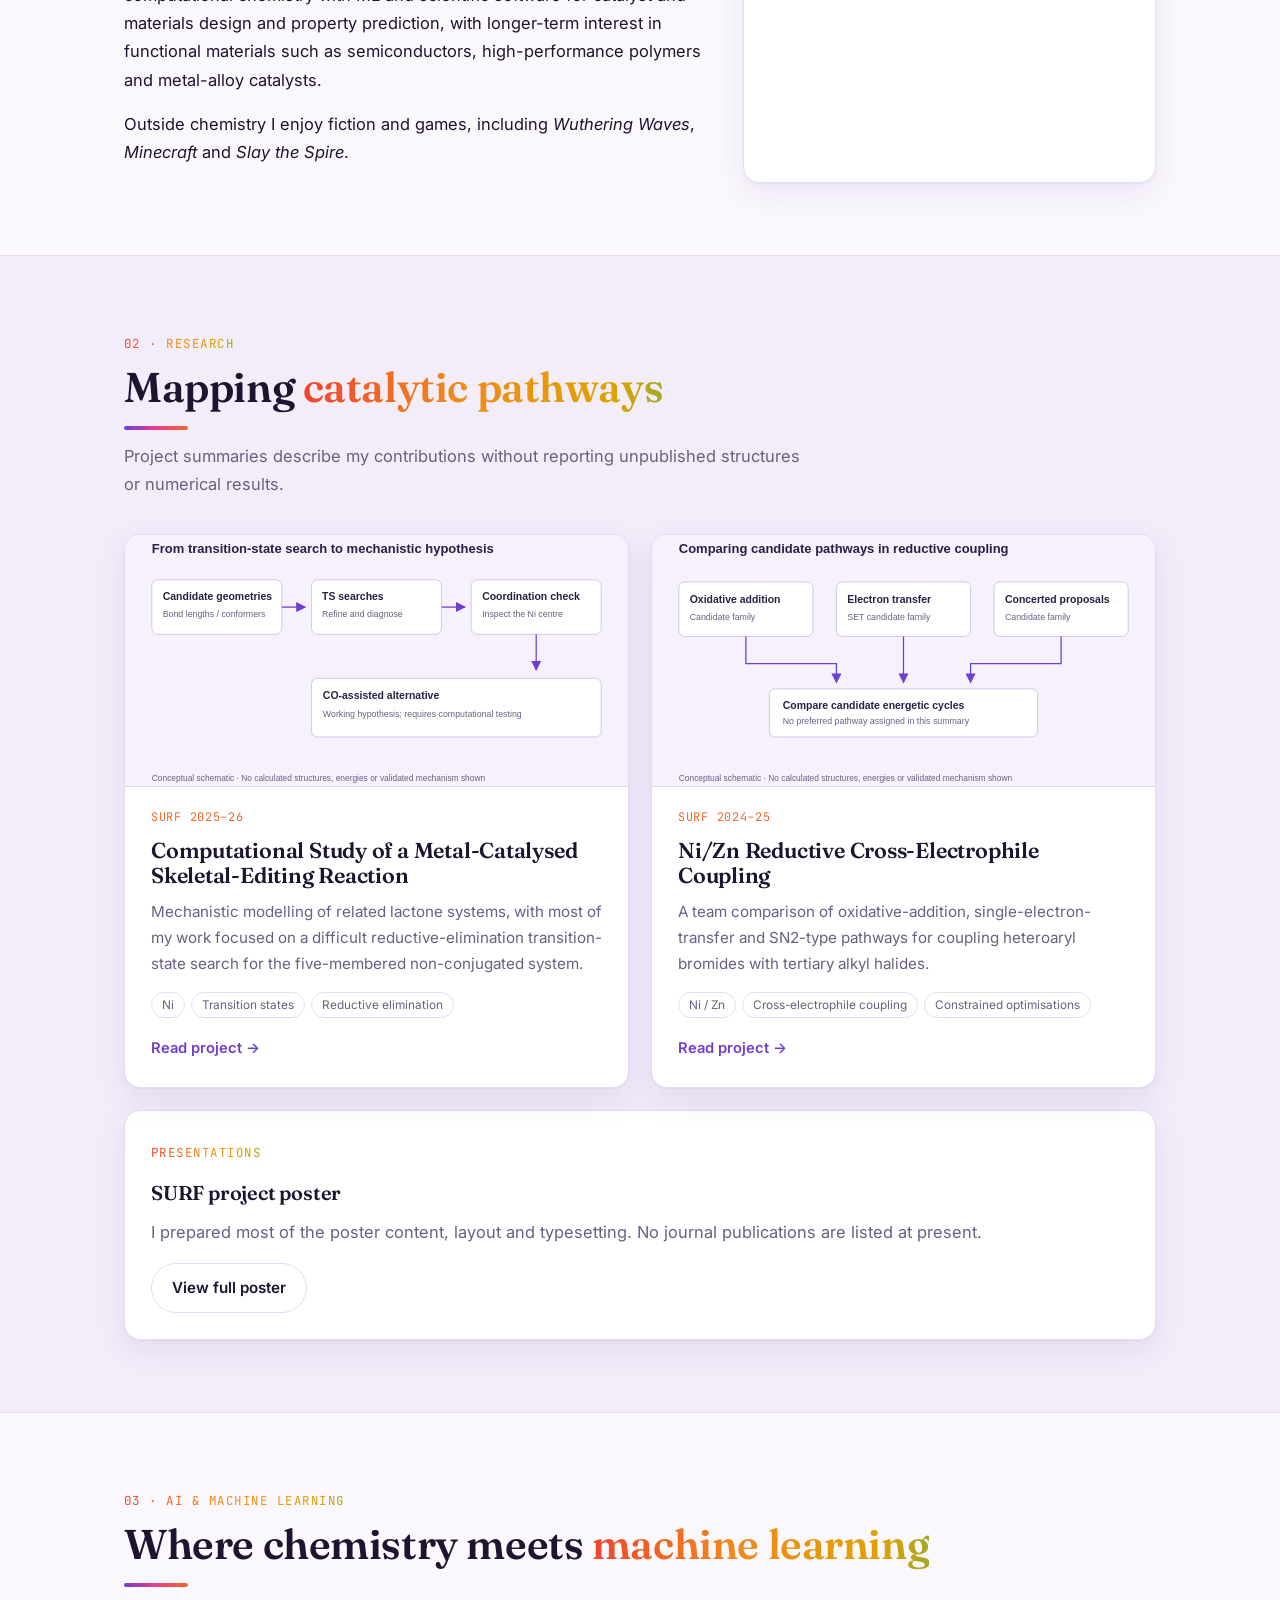
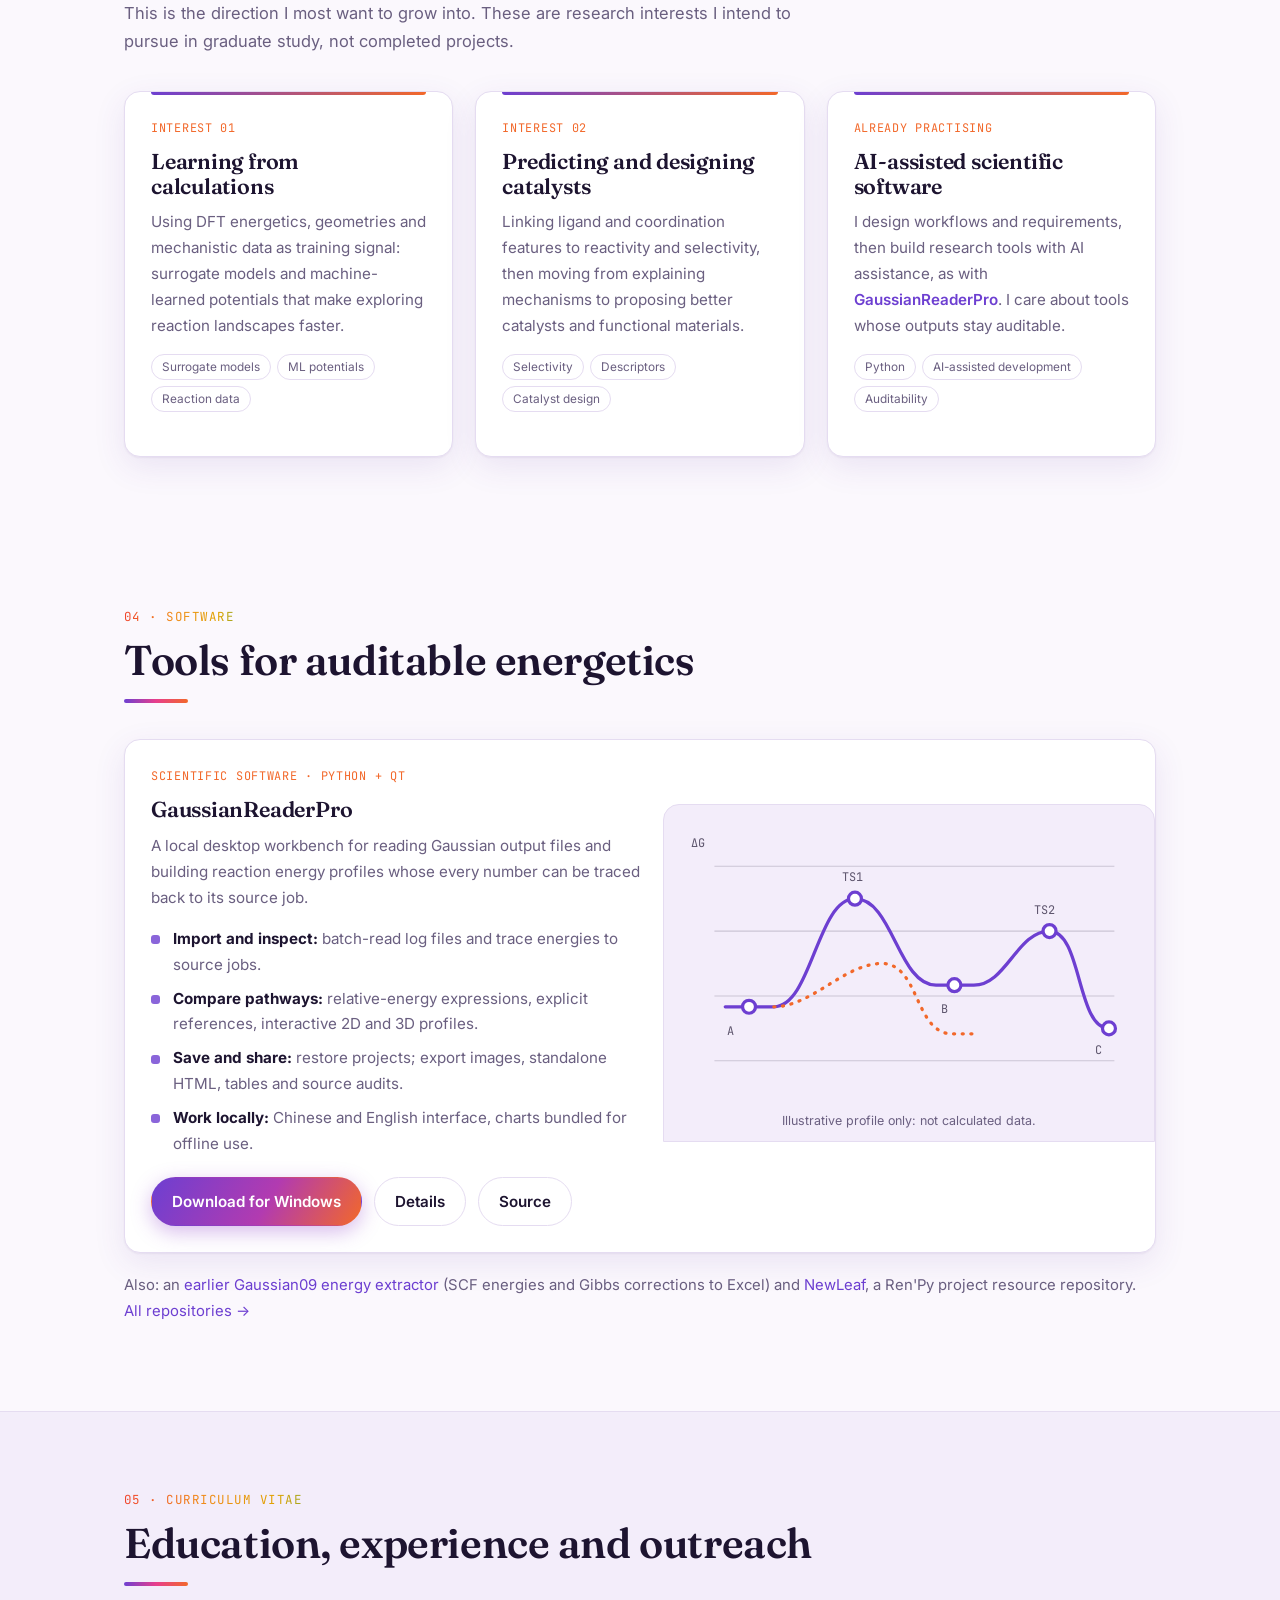
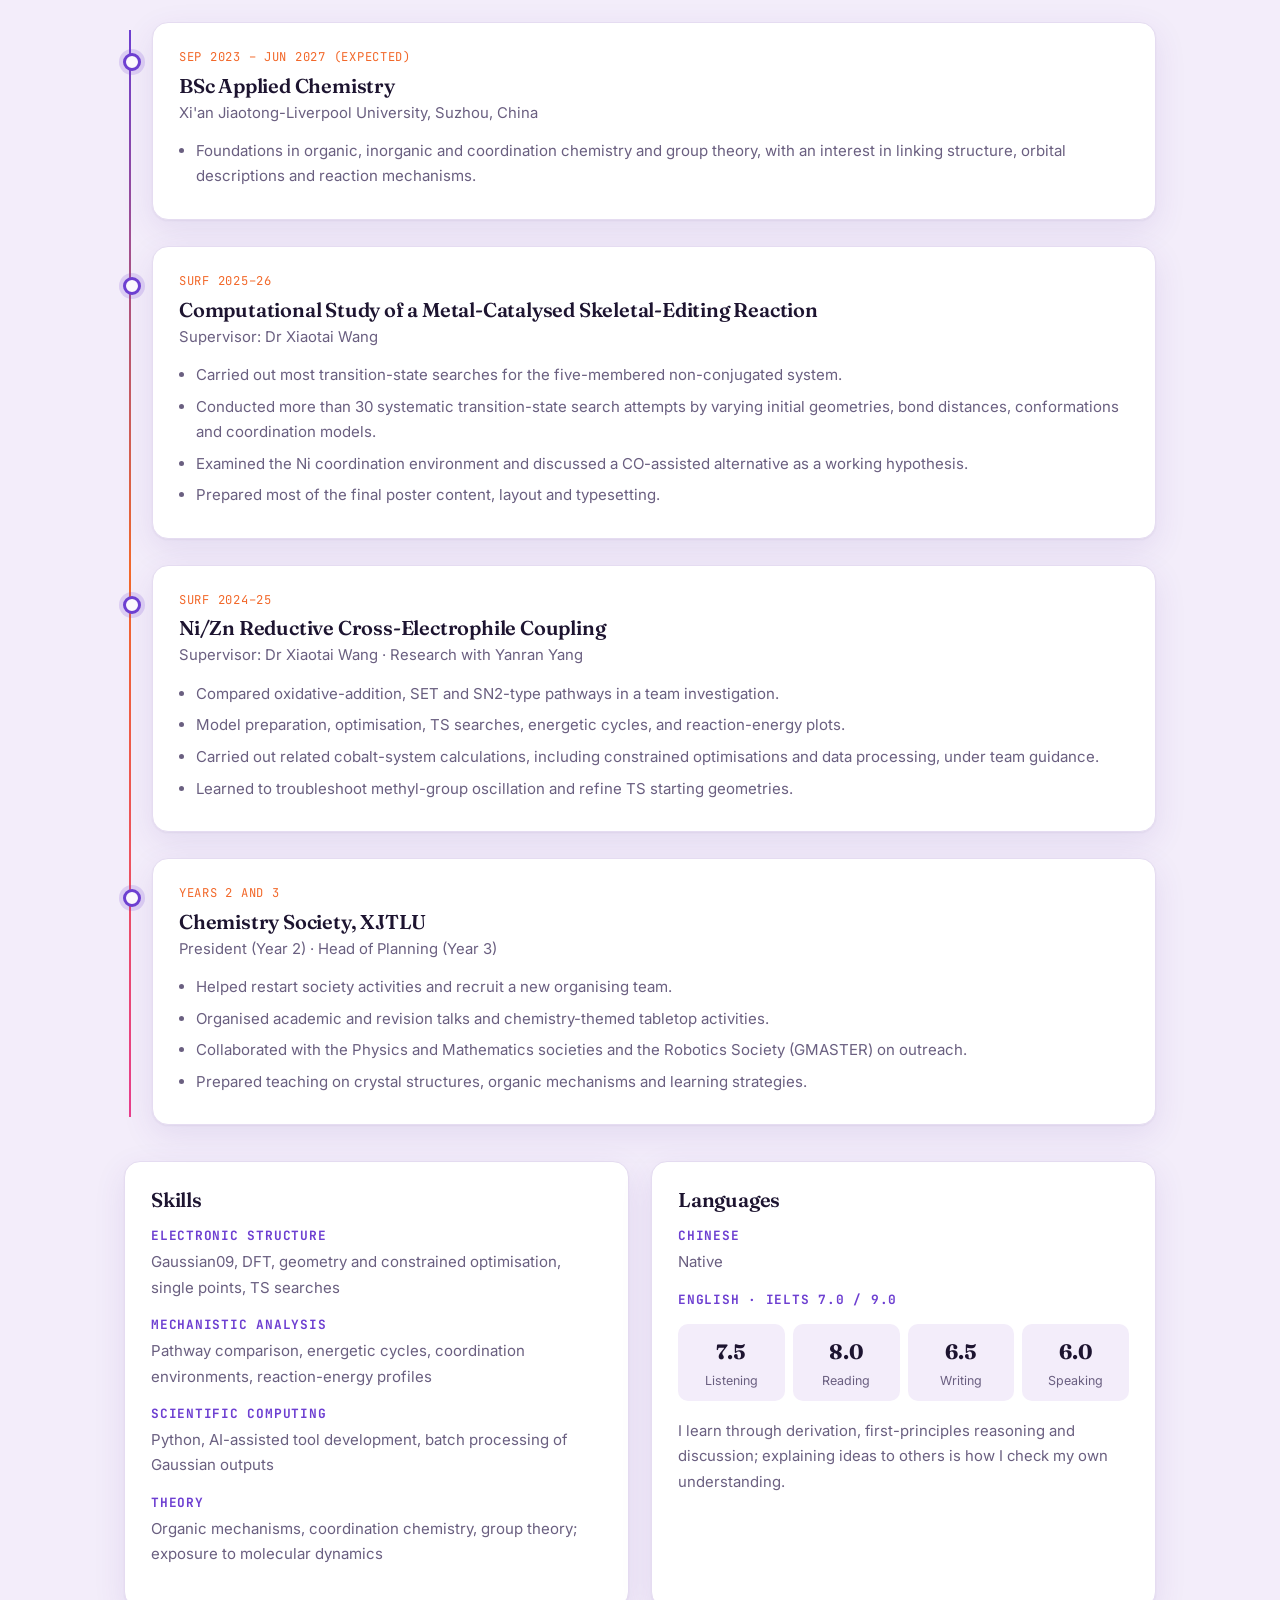
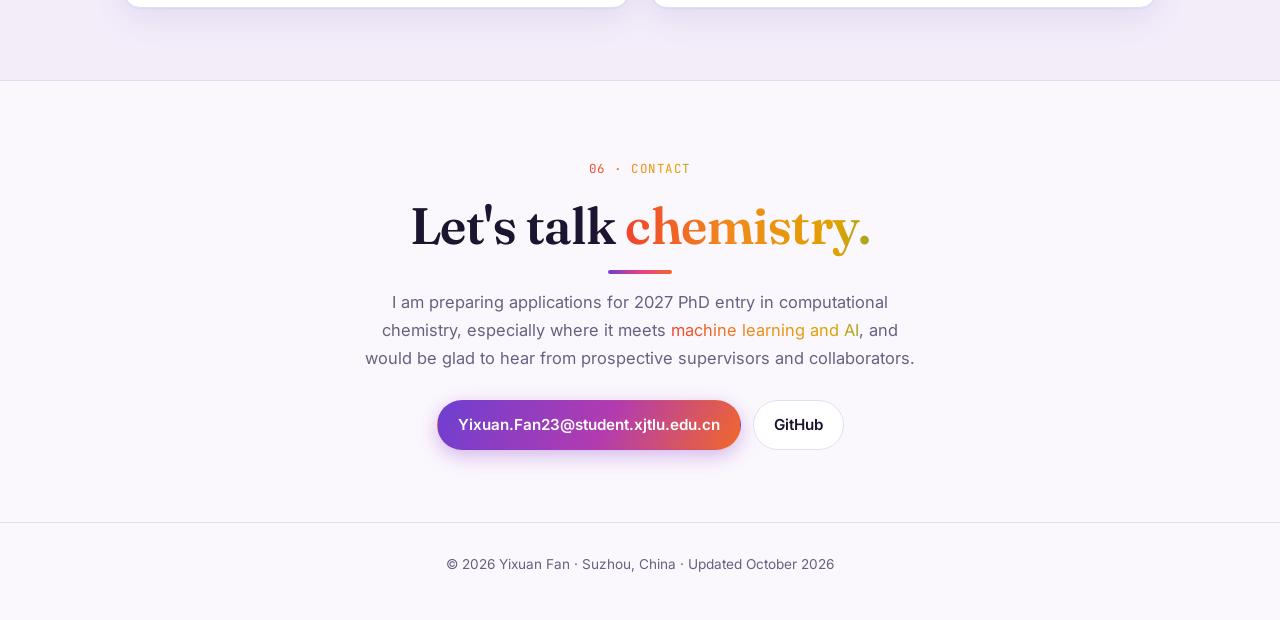
==== commit 6b6e01e0: "Purple and sunset-orange palette, aurora and richer molecular background, rainbow emphasis text Co-A" ====
--- a/index.html
+++ b/index.html
@@ -7,7 +7,7 @@
 <meta name="description" content="Yixuan Fan, BSc Applied Chemistry student at XJTLU. Undergraduate research in DFT reaction mechanisms and catalysis; interests in AI-assisted chemistry and scientific software; applying for 2027 PhD entry in computational chemistry.">
 <meta property="og:title" content="Yixuan Fan · Computational Chemistry & Scientific Software">
 <meta property="og:description" content="DFT reaction mechanisms, catalysis, scientific software and emerging interests in AI-assisted chemistry.">
-<meta name="theme-color" content="#0f7a63">
+<meta name="theme-color" content="#6d3fd1">
 <link rel="canonical" href="https://lightmessager.github.io/">
 <link rel="icon" href="/images/favicon.svg" type="image/svg+xml">
 <link rel="icon" href="/images/favicon.ico" sizes="any">
@@ -36,11 +36,12 @@
 
 <main>
 <div class="hero">
+  <div class="aurora" aria-hidden="true"></div>
   <canvas id="mol" aria-hidden="true"></canvas>
   <div class="wrap">
     <div>
       <div class="eyebrow">BSc Applied Chemistry · XJTLU · Class of 2027</div>
-      <h1>Understanding catalysts, <em>one transition state</em> at a time.</h1>
+      <h1>Understanding catalysts, <em class="rainbow">one transition state</em> at a time.</h1>
       <p class="lede">My undergraduate research uses density functional theory to study organometallic reaction mechanisms: intermediates, transition states and competing pathways. I also build scientific software for inspecting electronic-structure calculations, and I am increasingly interested in how AI and machine learning can complement computational chemistry.</p>
       <div class="tags"><span class="tag">DFT</span><span class="tag">Reaction mechanisms</span><span class="tag">Transition states</span><span class="tag">Catalysis</span><span class="tag ai">AI / ML for chemistry</span></div>
       <div class="btns">
@@ -68,7 +69,7 @@
   <div class="about-grid">
     <div class="reveal">
       <p>I am a fourth-year Applied Chemistry student at Xi'an Jiaotong-Liverpool University in Suzhou. My research with Dr Xiaotai Wang spans two Summer Undergraduate Research Fellowship (SURF) projects in mechanistic computational chemistry, including reductive cross-electrophile coupling and metal-catalysed skeletal editing. I also carried out related cobalt-system calculations as part of my earlier SURF work.</p>
-      <p>I am interested in how coordination environments and ligand structure shape reactivity and selectivity. I am strongly drawn to machine learning and AI, and I want to build on this mechanistic background by combining computational chemistry with ML and scientific software for catalyst and materials design and property prediction, with longer-term interest in functional materials such as semiconductors, high-performance polymers and metal-alloy catalysts.</p>
+      <p>I am interested in how coordination environments and ligand structure shape reactivity and selectivity. I am <span class="rainbow">strongly drawn to machine learning and AI</span>, and I want to build on this mechanistic background by combining computational chemistry with ML and scientific software for catalyst and materials design and property prediction, with longer-term interest in functional materials such as semiconductors, high-performance polymers and metal-alloy catalysts.</p>
       <p>Outside chemistry I enjoy fiction and games, including <i>Wuthering Waves</i>, <i>Minecraft</i> and <i>Slay the Spire</i>.</p>
     </div>
     <div class="facts reveal">
@@ -82,7 +83,7 @@
 </div></section>
 
 <section id="research" class="alt"><div class="wrap">
-  <div class="sec-head reveal"><div class="eyebrow">02 · Research</div><h2>Mapping catalytic pathways</h2>
+  <div class="sec-head reveal"><div class="eyebrow">02 · Research</div><h2>Mapping <span class="rainbow">catalytic pathways</span></h2>
     <p>Project summaries describe my contributions without reporting unpublished structures or numerical results.</p></div>
   <div class="cards">
     <a class="card reveal" href="/portfolio/surf-2025-26/">
@@ -113,7 +114,7 @@
 </div></section>
 
 <section id="ai"><div class="wrap">
-  <div class="sec-head reveal"><div class="eyebrow">03 · AI &amp; machine learning</div><h2>Where chemistry meets machine learning</h2>
+  <div class="sec-head reveal"><div class="eyebrow">03 · AI &amp; machine learning</div><h2>Where chemistry meets <span class="rainbow">machine learning</span></h2>
     <p>This is the direction I most want to grow into. These are research interests I intend to pursue in graduate study, not completed projects.</p></div>
   <div class="cards ai-cards">
     <div class="card reveal" style="cursor:default">
@@ -198,8 +199,8 @@
 
 <section id="contact" class="contact"><div class="wrap reveal">
   <div class="eyebrow">06 · Contact</div>
-  <h2>Let's talk chemistry.</h2>
-  <p>I am preparing applications for 2027 PhD entry in computational chemistry, especially where it meets machine learning and AI, and would be glad to hear from prospective supervisors and collaborators.</p>
+  <h2>Let's talk <span class="rainbow">chemistry.</span></h2>
+  <p>I am preparing applications for 2027 PhD entry in computational chemistry, especially where it meets <span class="rainbow">machine learning and AI</span>, and would be glad to hear from prospective supervisors and collaborators.</p>
   <div class="btns">
     <a class="btn primary" href="mailto:Yixuan.Fan23@student.xjtlu.edu.cn">Yixuan.Fan23@student.xjtlu.edu.cn</a>
     <a class="btn" href="https://github.com/Lightmessager">GitHub</a>
--- a/assets/style.css
+++ b/assets/style.css
@@ -1,21 +1,24 @@
 :root{
-  --bg:#f7f8f6; --surface:#ffffff; --surface-2:#eef3f0; --ink:#14231e; --muted:#5a6b64;
-  --line:#dbe3df; --accent:#0f7a63; --accent-2:#c9822b; --accent-soft:#dff0ea;
-  --shadow:0 1px 2px rgba(20,35,30,.05),0 8px 28px rgba(20,35,30,.07);
+  --bg:#fbf8fd; --surface:#ffffff; --surface-2:#f3edfa; --ink:#1d1430; --muted:#6a5f80;
+  --line:#e5dcf1; --accent:#6d3fd1; --accent-2:#f2682a; --accent-3:#e83e8c; --accent-soft:#ece3fb;
+  --shadow:0 1px 2px rgba(60,30,110,.06),0 10px 32px rgba(90,50,160,.10);
+  --rainbow:linear-gradient(90deg,#f0442d,#f08a1c,#e0a200,#2fb36a,#1a9be0,#6d3fd1,#d12fa8,#f0442d);
   --serif:"Fraunces","Source Serif 4",Georgia,"Songti SC","Noto Serif SC",serif;
   --sans:"Inter",system-ui,-apple-system,"Segoe UI","PingFang SC","Microsoft YaHei",sans-serif;
   --mono:"JetBrains Mono",ui-monospace,Consolas,monospace;
   --radius:16px;
 }
 @media (prefers-color-scheme:dark){:root:not([data-theme="light"]){
-  --bg:#0d1512; --surface:#131e1a; --surface-2:#18261f; --ink:#e6efeb; --muted:#93a69d;
-  --line:#25362e; --accent:#4fd1b0; --accent-2:#e9a95a; --accent-soft:#16352c;
-  --shadow:0 1px 2px rgba(0,0,0,.3),0 8px 28px rgba(0,0,0,.35);
+  --bg:#100b1c; --surface:#181129; --surface-2:#1f1735; --ink:#efe9fb; --muted:#a79bc4;
+  --line:#2f2449; --accent:#b59cff; --accent-2:#ff9a52; --accent-3:#ff6fae; --accent-soft:#2a1f4d;
+  --shadow:0 1px 2px rgba(0,0,0,.35),0 10px 32px rgba(0,0,0,.4);
+  --rainbow:linear-gradient(90deg,#ff6b6b,#ffb454,#ffe36e,#6ee7a0,#5cd0ff,#a58bff,#ff7ad1,#ff6b6b);
 }}
 :root[data-theme="dark"]{
-  --bg:#0d1512; --surface:#131e1a; --surface-2:#18261f; --ink:#e6efeb; --muted:#93a69d;
-  --line:#25362e; --accent:#4fd1b0; --accent-2:#e9a95a; --accent-soft:#16352c;
-  --shadow:0 1px 2px rgba(0,0,0,.3),0 8px 28px rgba(0,0,0,.35);
+  --bg:#100b1c; --surface:#181129; --surface-2:#1f1735; --ink:#efe9fb; --muted:#a79bc4;
+  --line:#2f2449; --accent:#b59cff; --accent-2:#ff9a52; --accent-3:#ff6fae; --accent-soft:#2a1f4d;
+  --shadow:0 1px 2px rgba(0,0,0,.35),0 10px 32px rgba(0,0,0,.4);
+  --rainbow:linear-gradient(90deg,#ff6b6b,#ffb454,#ffe36e,#6ee7a0,#5cd0ff,#a58bff,#ff7ad1,#ff6b6b);
 }
 *{box-sizing:border-box}
 html{scroll-behavior:smooth;scroll-padding-top:76px}
@@ -44,16 +47,14 @@
 .hero .wrap{position:relative;display:grid;grid-template-columns:1.5fr 1fr;gap:56px;align-items:center}
 .eyebrow{font-family:var(--mono);font-size:.78rem;letter-spacing:.12em;text-transform:uppercase;color:var(--accent);margin-bottom:18px}
 .hero h1{font-size:clamp(2.6rem,6vw,4.4rem);margin-bottom:18px}
-.hero h1 em{font-style:italic;color:var(--accent)}
+.hero h1 em{font-style:italic}
 .lede{font-size:1.15rem;color:var(--muted);max-width:34em}
 .tags{display:flex;flex-wrap:wrap;gap:8px;margin:22px 0 30px}
 .tag{font-family:var(--mono);font-size:.76rem;padding:4px 11px;border-radius:999px;background:var(--accent-soft);color:var(--accent);border:1px solid color-mix(in srgb,var(--accent) 25%,transparent)}
 .btns{display:flex;flex-wrap:wrap;gap:12px}
 .btn{display:inline-flex;align-items:center;gap:8px;padding:11px 20px;border-radius:999px;font-weight:600;font-size:.95rem;border:1px solid var(--line);background:var(--surface);color:var(--ink)}
 .btn:hover{text-decoration:none;transform:translateY(-1px);box-shadow:var(--shadow)}
-.btn.primary{background:var(--accent);border-color:var(--accent);color:#fff}
-:root[data-theme="dark"] .btn.primary{color:#07140f}
-@media(prefers-color-scheme:dark){:root:not([data-theme="light"]) .btn.primary{color:#07140f}}
+.btn.primary{background:linear-gradient(120deg,#6d3fd1,#b23bb0 55%,#f2682a);border-color:transparent;color:#fff;box-shadow:0 6px 20px rgba(140,60,200,.35)}
 .portrait{position:relative;justify-self:center;width:min(300px,70%)}
 .portrait::before{content:"";position:absolute;inset:-14px;border-radius:28px;border:1.5px dashed var(--accent);opacity:.5;transform:rotate(3deg)}
 .portrait img{position:relative;border-radius:22px;aspect-ratio:4/5;object-fit:cover;box-shadow:var(--shadow)}
@@ -198,3 +199,32 @@
 .ai-cards .card::after{content:"";position:absolute;left:26px;right:26px;top:0;height:3px;border-radius:0 0 3px 3px;background:linear-gradient(90deg,var(--accent),var(--accent-2))}
 .ai-cards .card p a{font-weight:600}
 @media(max-width:760px){.nav li a{padding:6px 8px}}
+
+/* v4: purple + sunset palette, aurora, rainbow emphasis */
+body{background:var(--bg) radial-gradient(1200px 500px at 85% -10%,color-mix(in srgb,var(--accent-2) 10%,transparent),transparent 60%) no-repeat}
+.rainbow{background:var(--rainbow);background-size:300% 100%;-webkit-background-clip:text;background-clip:text;-webkit-text-fill-color:transparent;color:transparent;animation:rb 9s linear infinite;font-weight:inherit;padding-bottom:.06em}
+@keyframes rb{to{background-position:-300% 0}}
+.hero::before,.hero::after{content:"";position:absolute;border-radius:50%;filter:blur(70px);opacity:.38;pointer-events:none;will-change:transform}
+.hero::before{width:520px;height:520px;left:-120px;top:-140px;background:radial-gradient(circle,var(--accent),transparent 65%);animation:drift1 18s ease-in-out infinite alternate}
+.hero::after{width:560px;height:460px;right:-100px;bottom:-160px;background:radial-gradient(circle,var(--accent-2),transparent 65%);animation:drift2 22s ease-in-out infinite alternate}
+.hero .aurora{position:absolute;width:420px;height:420px;left:42%;top:8%;border-radius:50%;filter:blur(80px);opacity:.22;background:radial-gradient(circle,var(--accent-3),transparent 65%);animation:drift3 26s ease-in-out infinite alternate;pointer-events:none}
+@keyframes drift1{to{transform:translate(160px,90px) scale(1.15)}}
+@keyframes drift2{to{transform:translate(-180px,-70px) scale(1.2)}}
+@keyframes drift3{to{transform:translate(-120px,140px) scale(.85)}}
+.hero{background:linear-gradient(180deg,transparent 70%,color-mix(in srgb,var(--accent-2) 8%,transparent))}
+#mol{opacity:.8}
+.card:hover,.btn:hover{border-color:var(--accent)}
+.tag{background:var(--accent-soft)}
+.eyebrow{background:var(--rainbow);background-size:300% 100%;-webkit-background-clip:text;background-clip:text;-webkit-text-fill-color:transparent;animation:rb 14s linear infinite;display:inline-block}
+.tl-item::before{border-color:var(--accent);box-shadow:0 0 0 4px color-mix(in srgb,var(--accent) 18%,transparent)}
+.tl::before{background:linear-gradient(var(--accent),var(--accent-2),var(--accent-3))}
+.stats b{background:linear-gradient(120deg,var(--accent),var(--accent-3) 55%,var(--accent-2));-webkit-background-clip:text;background-clip:text;-webkit-text-fill-color:transparent;color:transparent}
+.sec-head h2::after{content:"";display:block;width:64px;height:4px;border-radius:4px;margin-top:14px;background:linear-gradient(90deg,var(--accent),var(--accent-3),var(--accent-2))}
+.contact .sec-head h2::after,.contact h2::after{margin-inline:auto}
+.portrait::before{border-color:var(--accent-2);opacity:.65}
+.portrait img{box-shadow:0 18px 50px rgba(110,60,210,.28),0 0 0 4px color-mix(in srgb,var(--accent) 22%,transparent)}
+.badge{border-color:color-mix(in srgb,var(--accent) 30%,var(--line))}
+.brand span{color:var(--accent-2)}
+.card .meta,.tl-item .when{color:var(--accent-2)}
+@media(prefers-reduced-motion:reduce){.rainbow,.eyebrow,.hero::before,.hero::after,.hero .aurora{animation:none}}
+.contact h2::after{content:"";display:block;width:64px;height:4px;border-radius:4px;margin:14px auto 0;background:linear-gradient(90deg,var(--accent),var(--accent-3),var(--accent-2))}
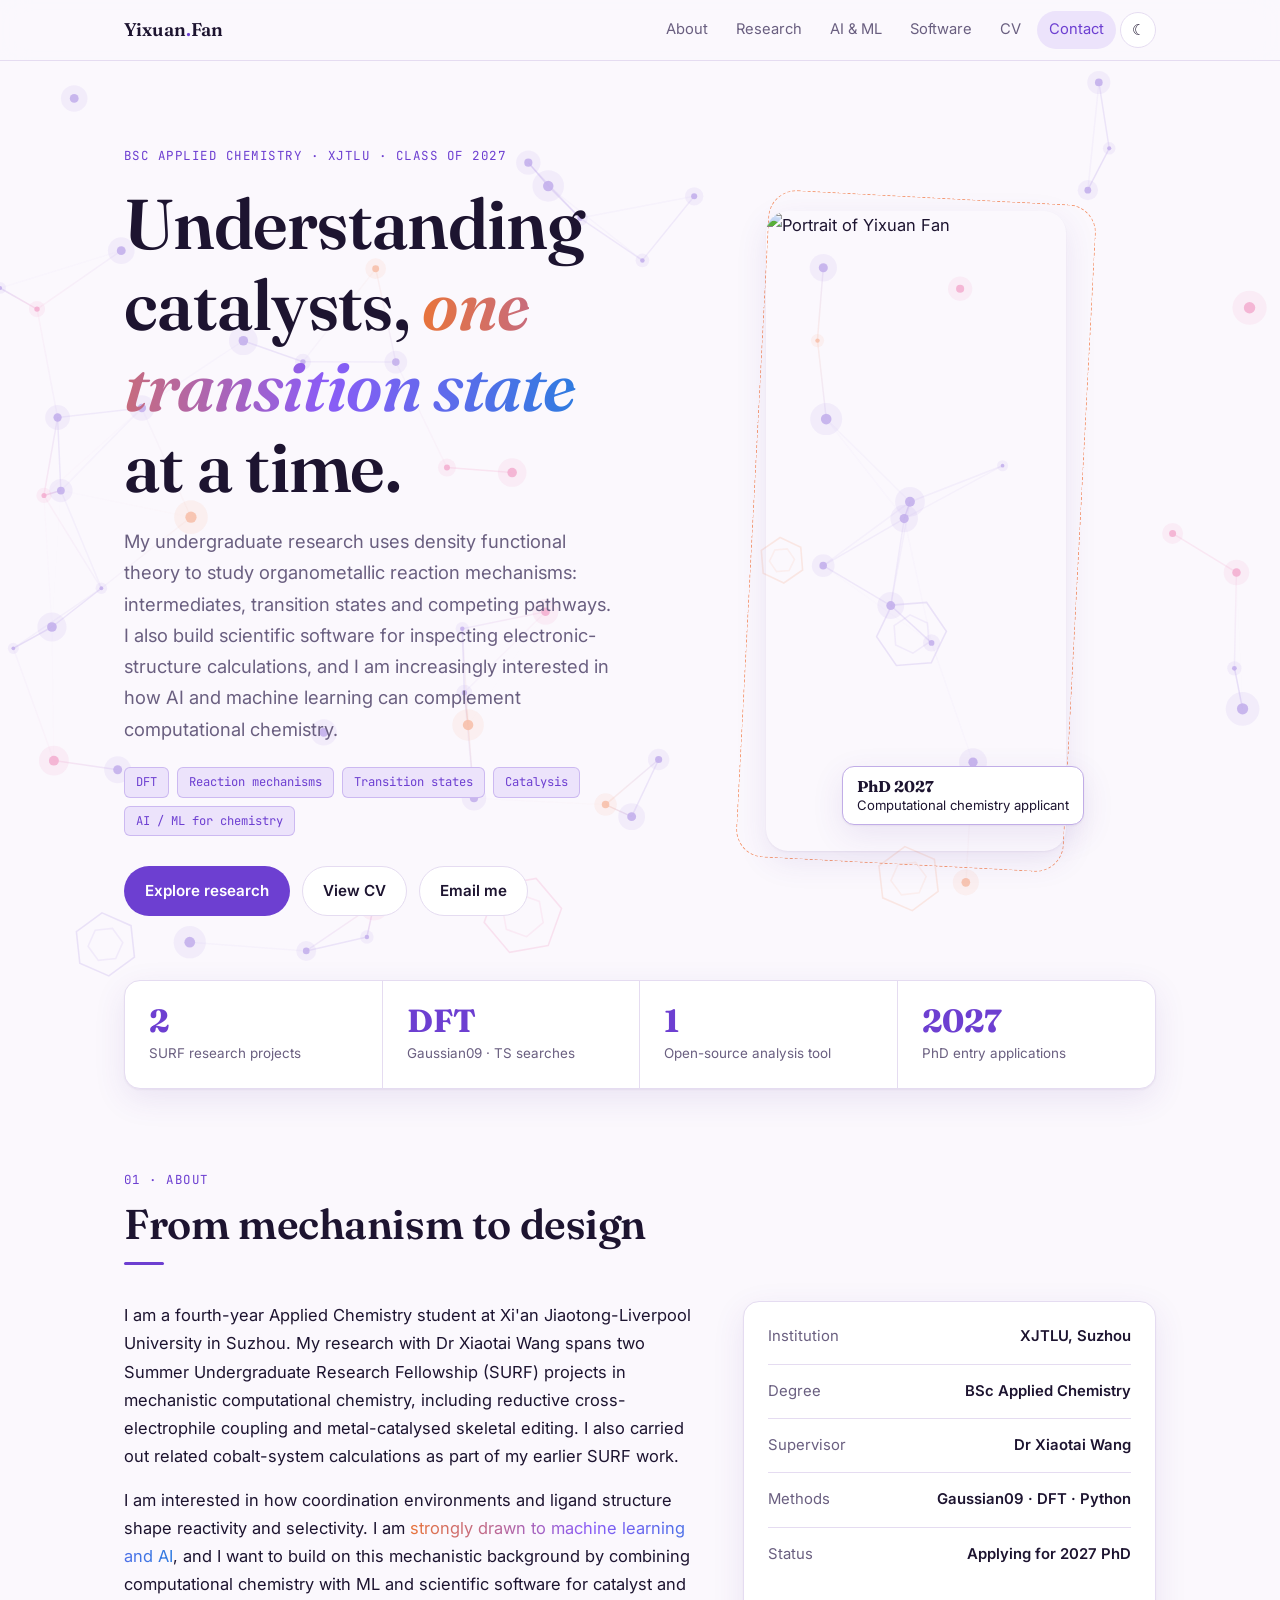
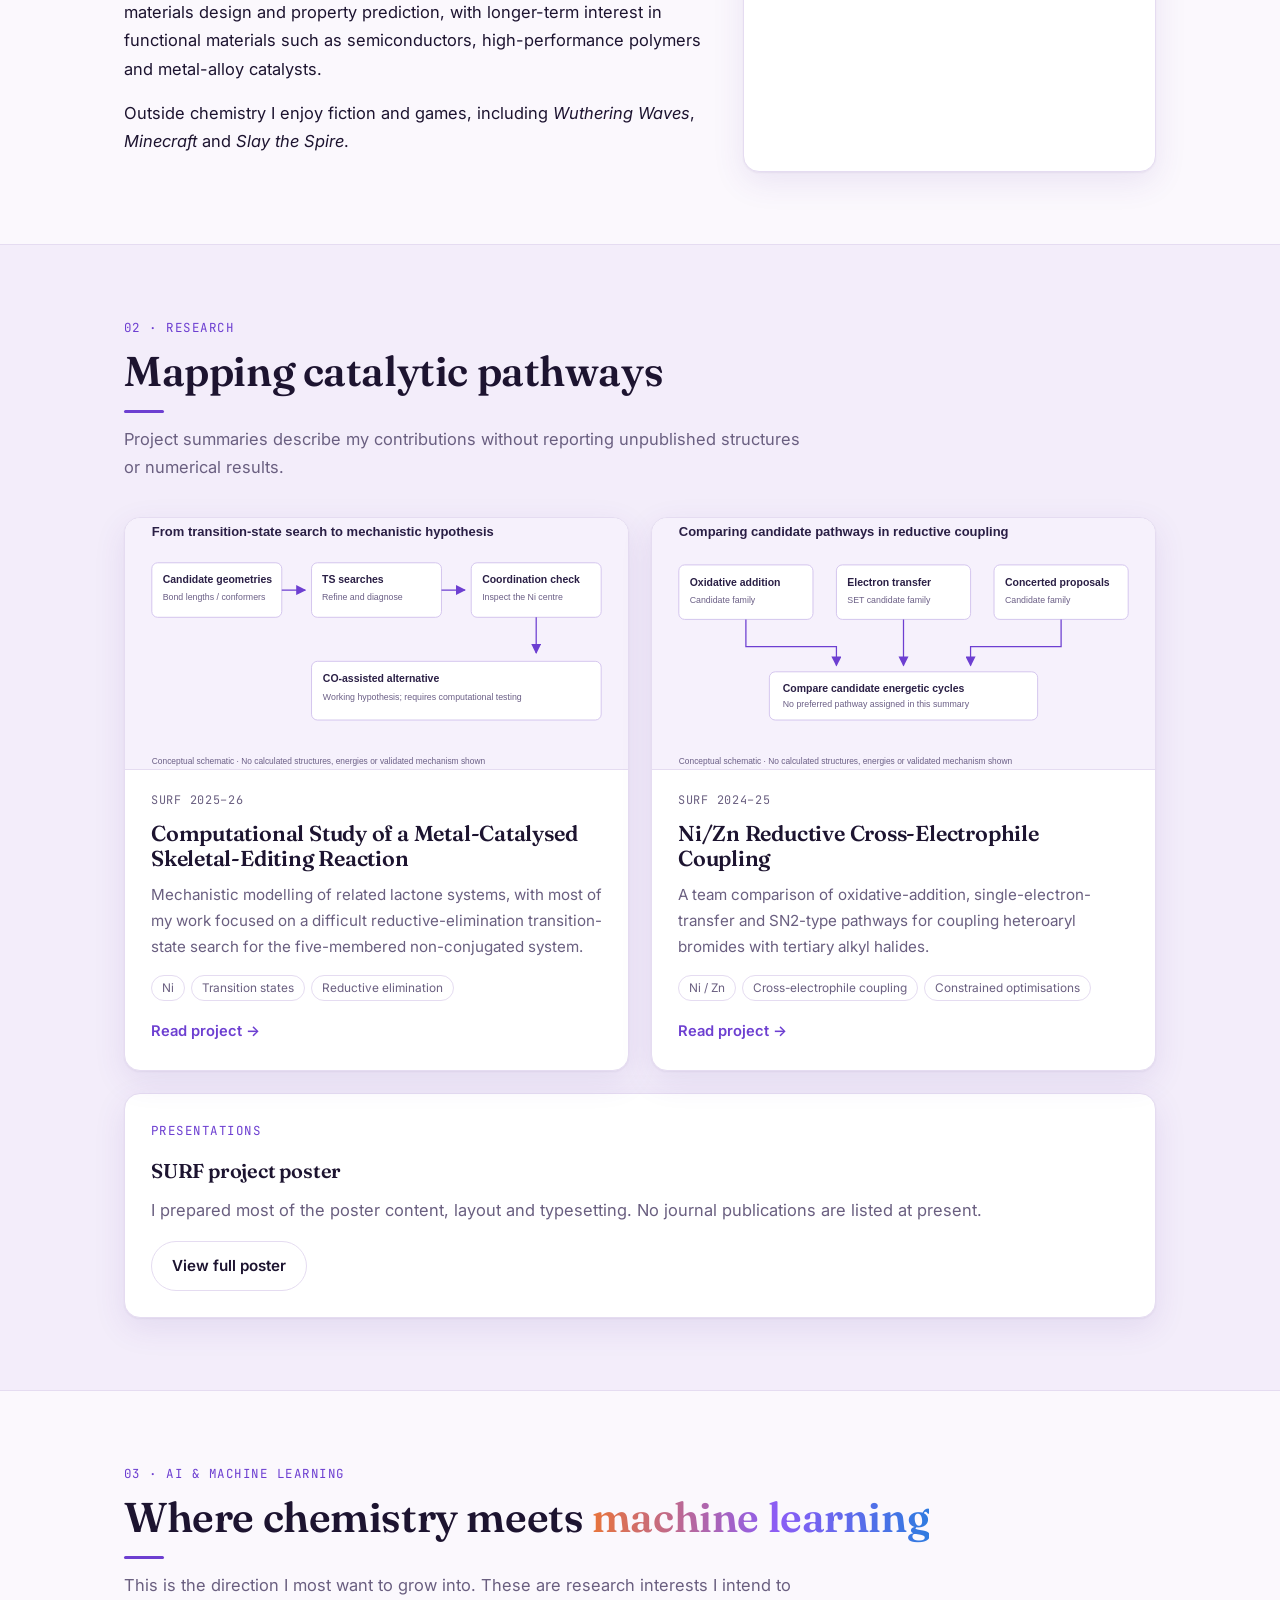
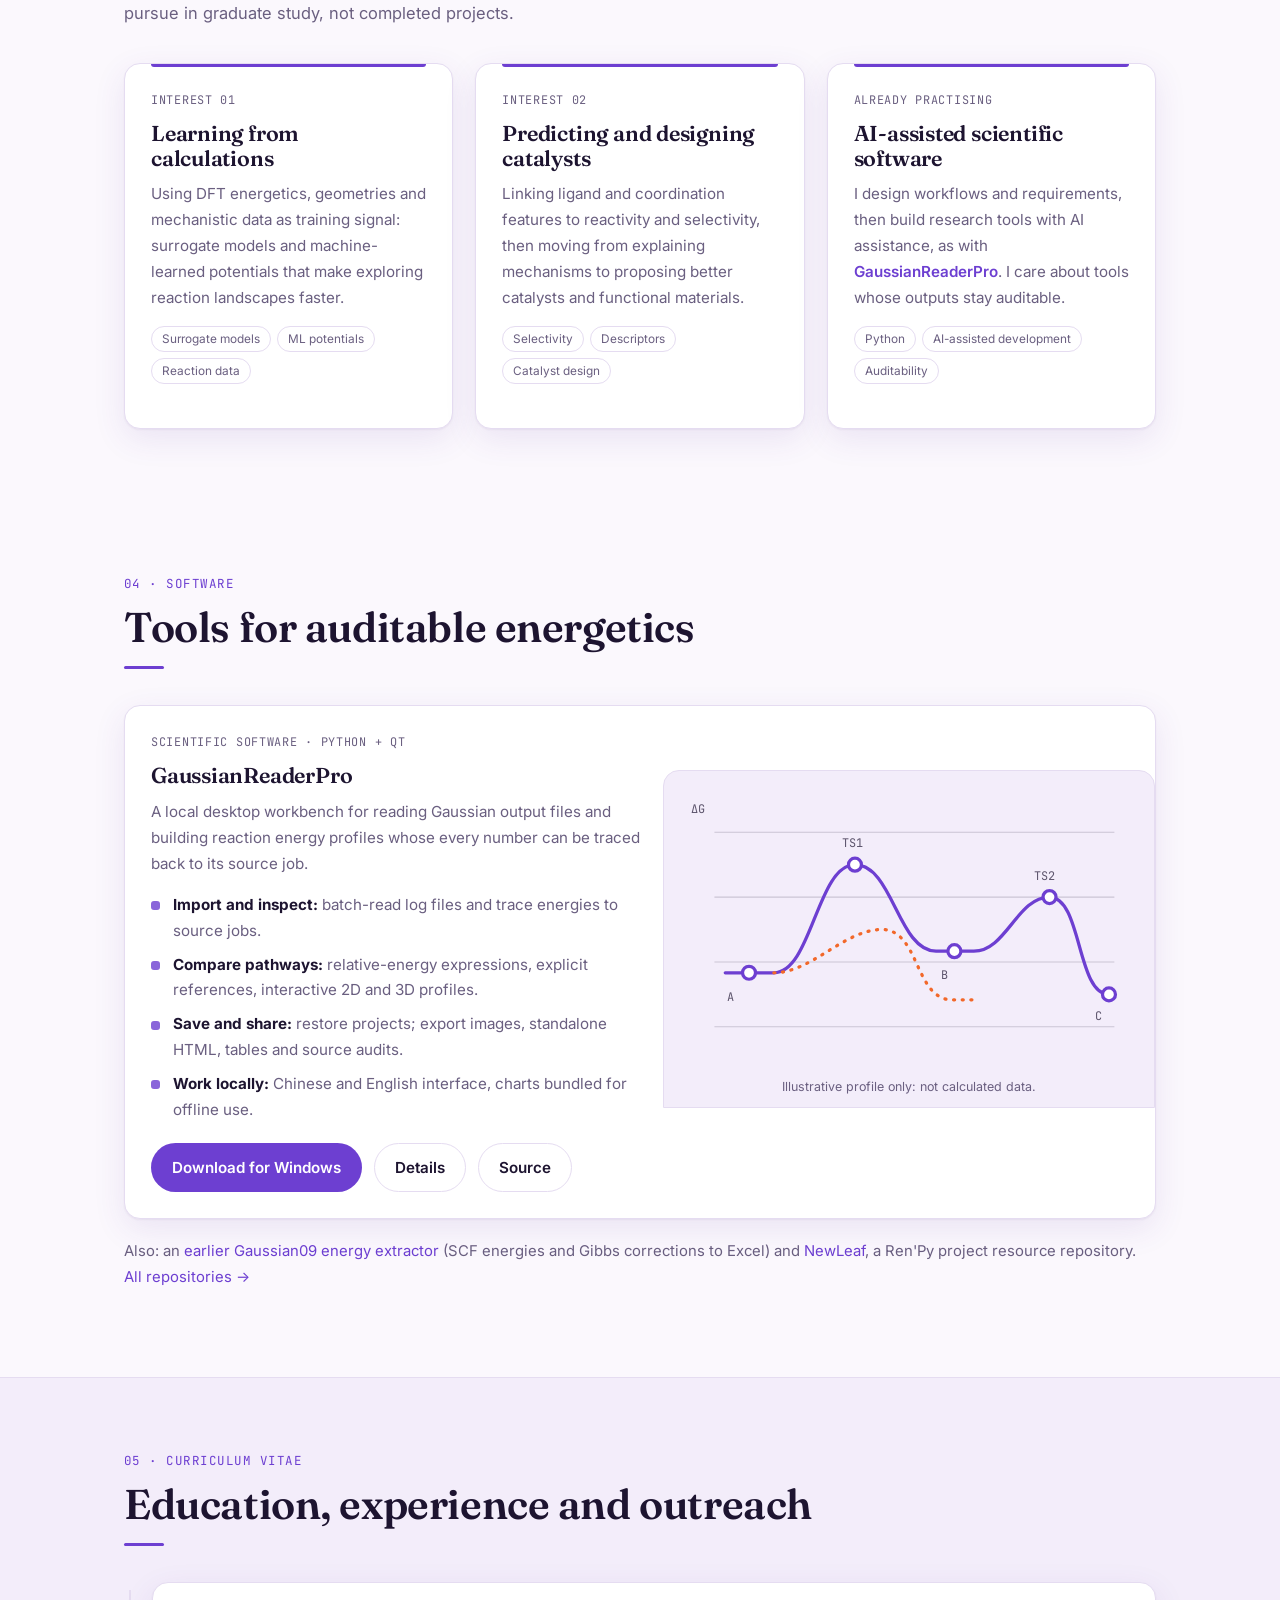
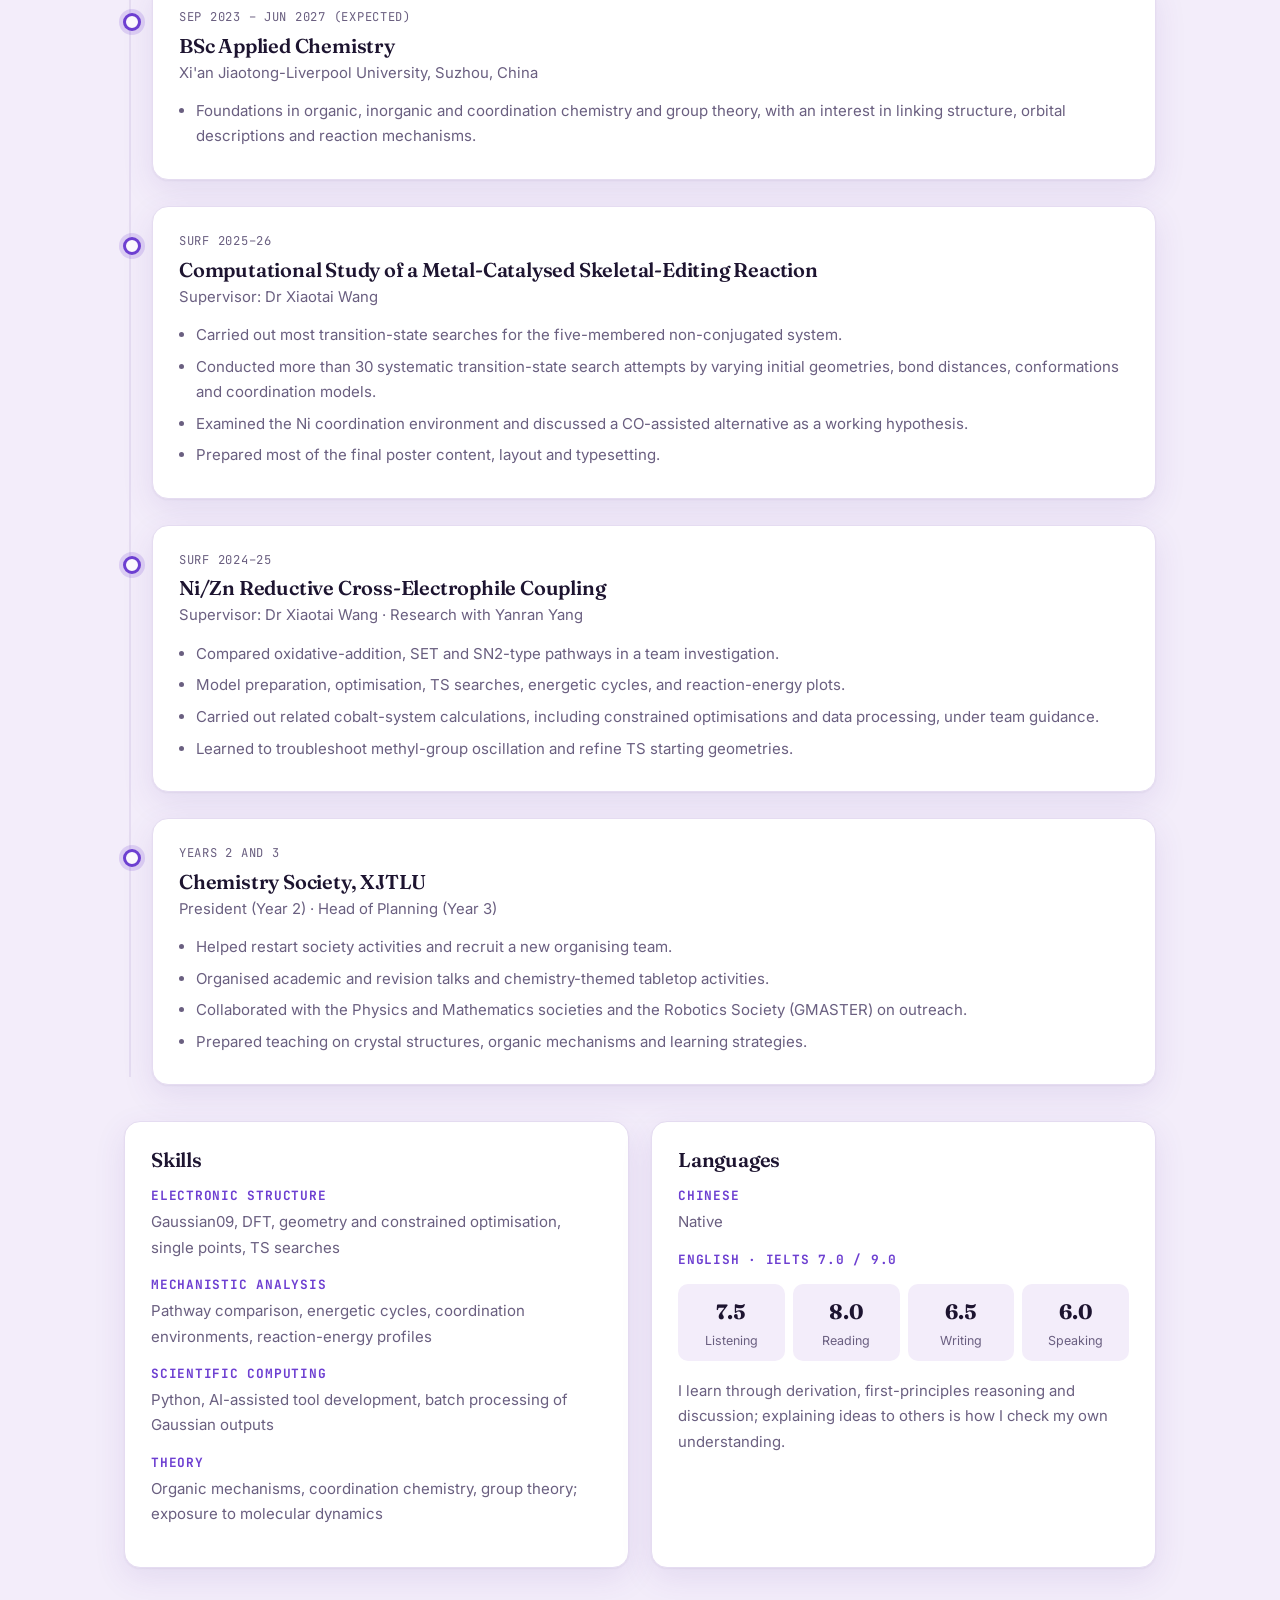
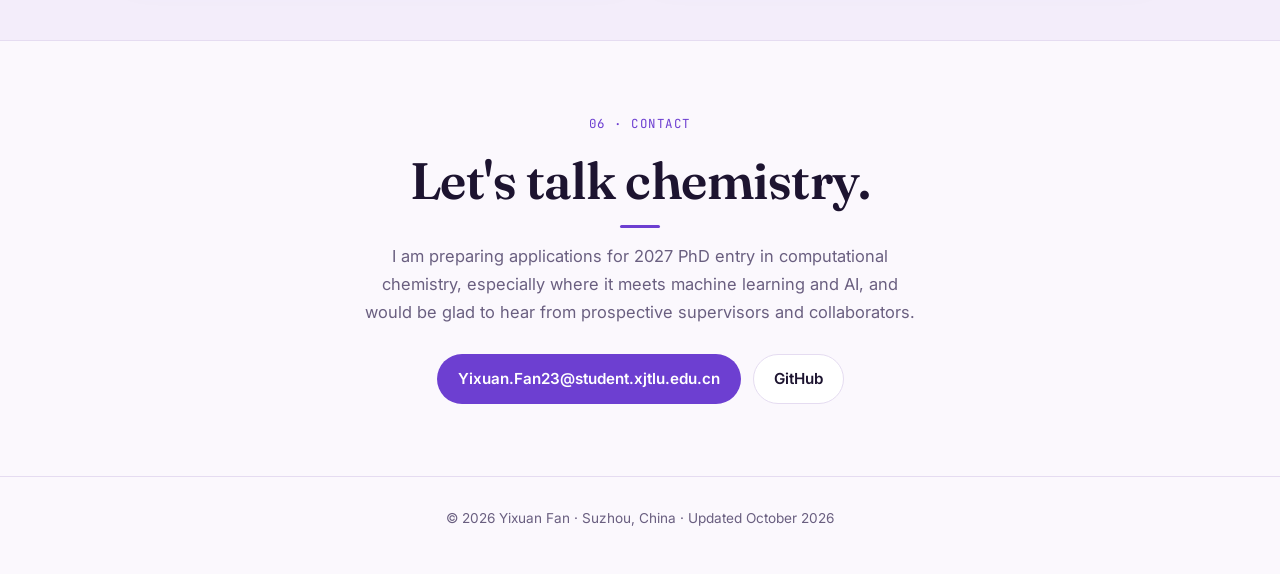
==== commit a5b5706d: "Tone down decoration; reserve gradient text for key phrases Co-Authored-By: Claude Sonnet 5.5 <norep" ====
--- a/index.html
+++ b/index.html
@@ -43,7 +43,7 @@
       <div class="eyebrow">BSc Applied Chemistry · XJTLU · Class of 2027</div>
       <h1>Understanding catalysts, <em class="rainbow">one transition state</em> at a time.</h1>
       <p class="lede">My undergraduate research uses density functional theory to study organometallic reaction mechanisms: intermediates, transition states and competing pathways. I also build scientific software for inspecting electronic-structure calculations, and I am increasingly interested in how AI and machine learning can complement computational chemistry.</p>
-      <div class="tags"><span class="tag">DFT</span><span class="tag">Reaction mechanisms</span><span class="tag">Transition states</span><span class="tag">Catalysis</span><span class="tag ai">AI / ML for chemistry</span></div>
+      <div class="tags"><span class="tag">DFT</span><span class="tag">Reaction mechanisms</span><span class="tag">Transition states</span><span class="tag">Catalysis</span><span class="tag">AI / ML for chemistry</span></div>
       <div class="btns">
         <a class="btn primary" href="#research">Explore research</a>
         <a class="btn" href="#cv">View CV</a>
@@ -83,7 +83,7 @@
 </div></section>
 
 <section id="research" class="alt"><div class="wrap">
-  <div class="sec-head reveal"><div class="eyebrow">02 · Research</div><h2>Mapping <span class="rainbow">catalytic pathways</span></h2>
+  <div class="sec-head reveal"><div class="eyebrow">02 · Research</div><h2>Mapping catalytic pathways</h2>
     <p>Project summaries describe my contributions without reporting unpublished structures or numerical results.</p></div>
   <div class="cards">
     <a class="card reveal" href="/portfolio/surf-2025-26/">
@@ -199,8 +199,8 @@
 
 <section id="contact" class="contact"><div class="wrap reveal">
   <div class="eyebrow">06 · Contact</div>
-  <h2>Let's talk <span class="rainbow">chemistry.</span></h2>
-  <p>I am preparing applications for 2027 PhD entry in computational chemistry, especially where it meets <span class="rainbow">machine learning and AI</span>, and would be glad to hear from prospective supervisors and collaborators.</p>
+  <h2>Let's talk chemistry.</h2>
+  <p>I am preparing applications for 2027 PhD entry in computational chemistry, especially where it meets machine learning and AI, and would be glad to hear from prospective supervisors and collaborators.</p>
   <div class="btns">
     <a class="btn primary" href="mailto:Yixuan.Fan23@student.xjtlu.edu.cn">Yixuan.Fan23@student.xjtlu.edu.cn</a>
     <a class="btn" href="https://github.com/Lightmessager">GitHub</a>
--- a/assets/style.css
+++ b/assets/style.css
@@ -228,3 +228,27 @@
 .card .meta,.tl-item .when{color:var(--accent-2)}
 @media(prefers-reduced-motion:reduce){.rainbow,.eyebrow,.hero::before,.hero::after,.hero .aurora{animation:none}}
 .contact h2::after{content:"";display:block;width:64px;height:4px;border-radius:4px;margin:14px auto 0;background:linear-gradient(90deg,var(--accent),var(--accent-3),var(--accent-2))}
+
+/* v5: restrained academic look. Gradient is reserved for a few key phrases (.rainbow). */
+:root{--hl:linear-gradient(90deg,#e8743b,#8b5cf6 55%,#2f7be0)}
+@media (prefers-color-scheme:dark){:root:not([data-theme="light"]){--hl:linear-gradient(90deg,#ffd0b0,#b79cf5 55%,#8ec5ff)}}
+:root[data-theme="dark"]{--hl:linear-gradient(90deg,#ffd0b0,#b79cf5 55%,#8ec5ff)}
+.rainbow{background:var(--hl);background-size:100% 100%;animation:none;-webkit-background-clip:text;background-clip:text;-webkit-text-fill-color:transparent;color:transparent}
+body{background:var(--bg)}
+.hero::before,.hero::after,.hero .aurora{display:none}
+.hero{background:none}
+#mol{opacity:.4}
+.eyebrow{background:none;-webkit-text-fill-color:currentColor;animation:none;color:var(--accent);display:block}
+.stats b{background:none;-webkit-text-fill-color:currentColor;color:var(--accent)}
+.sec-head h2::after,.contact h2::after{background:var(--accent);width:40px;height:3px}
+.tl::before{background:var(--line)}
+.ai-cards .card::after{background:var(--accent);height:3px}
+.progress{background:var(--accent)}
+.btn.primary{background:var(--accent);box-shadow:none;color:#fff}
+:root[data-theme="dark"] .btn.primary{color:#140c26}
+@media(prefers-color-scheme:dark){:root:not([data-theme="light"]) .btn.primary{color:#140c26}}
+.btn.primary:hover{box-shadow:var(--shadow)}
+.portrait img{box-shadow:var(--shadow);outline:none}
+.tag{border-radius:6px}
+.card .meta,.tl-item .when{color:var(--muted)}
+.brand span{color:var(--accent)}
